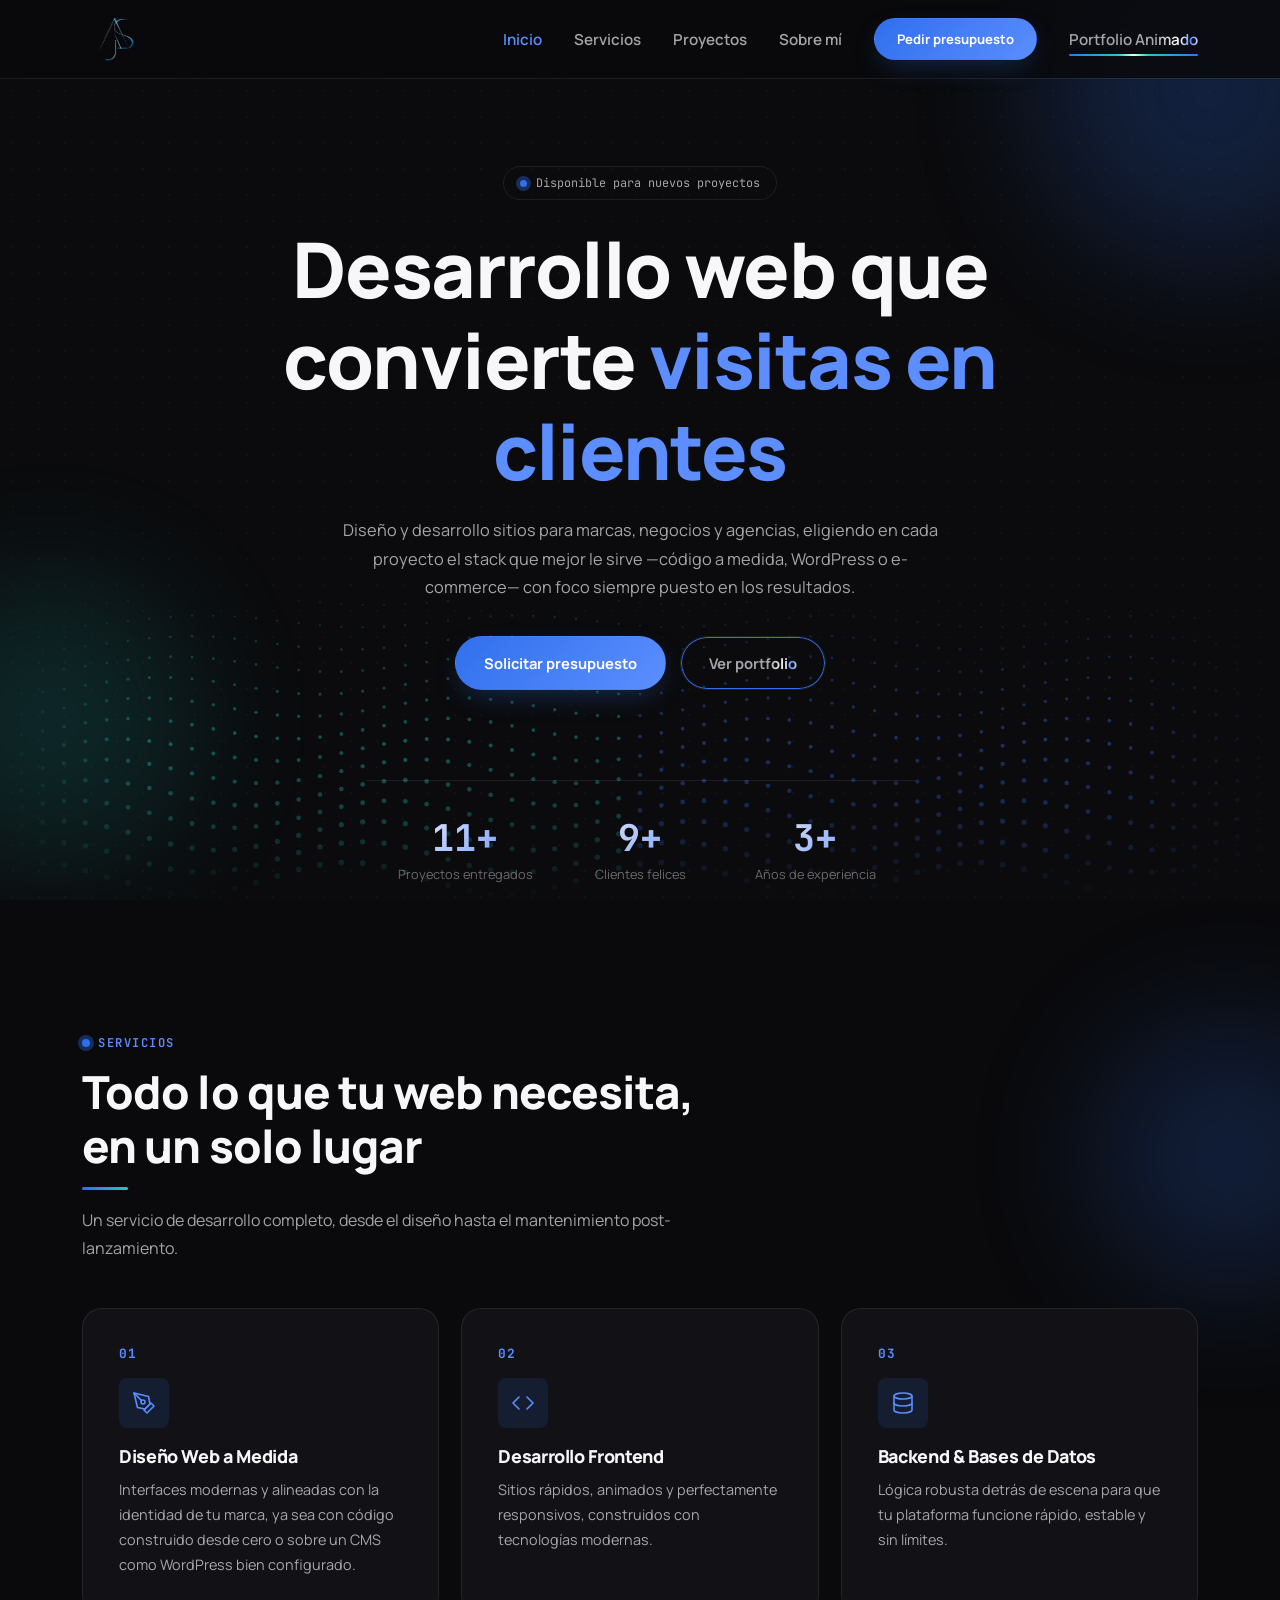
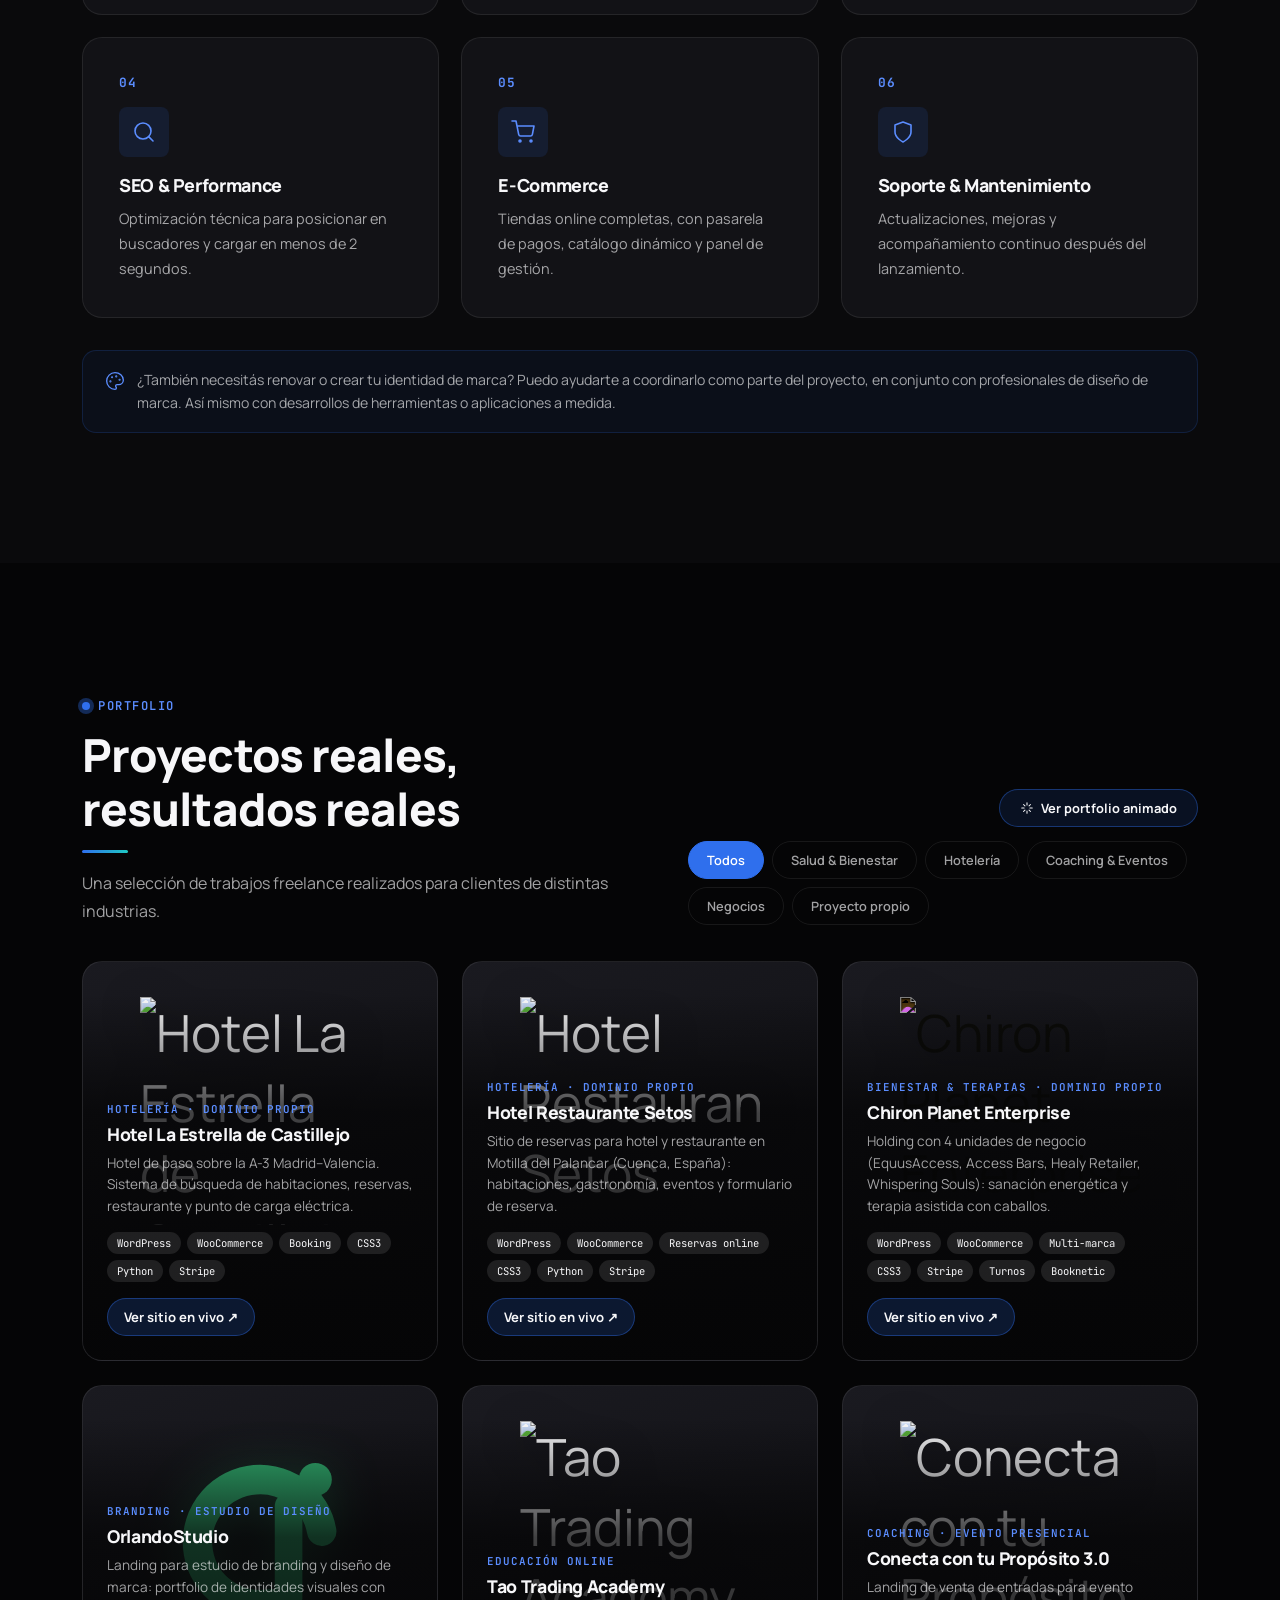
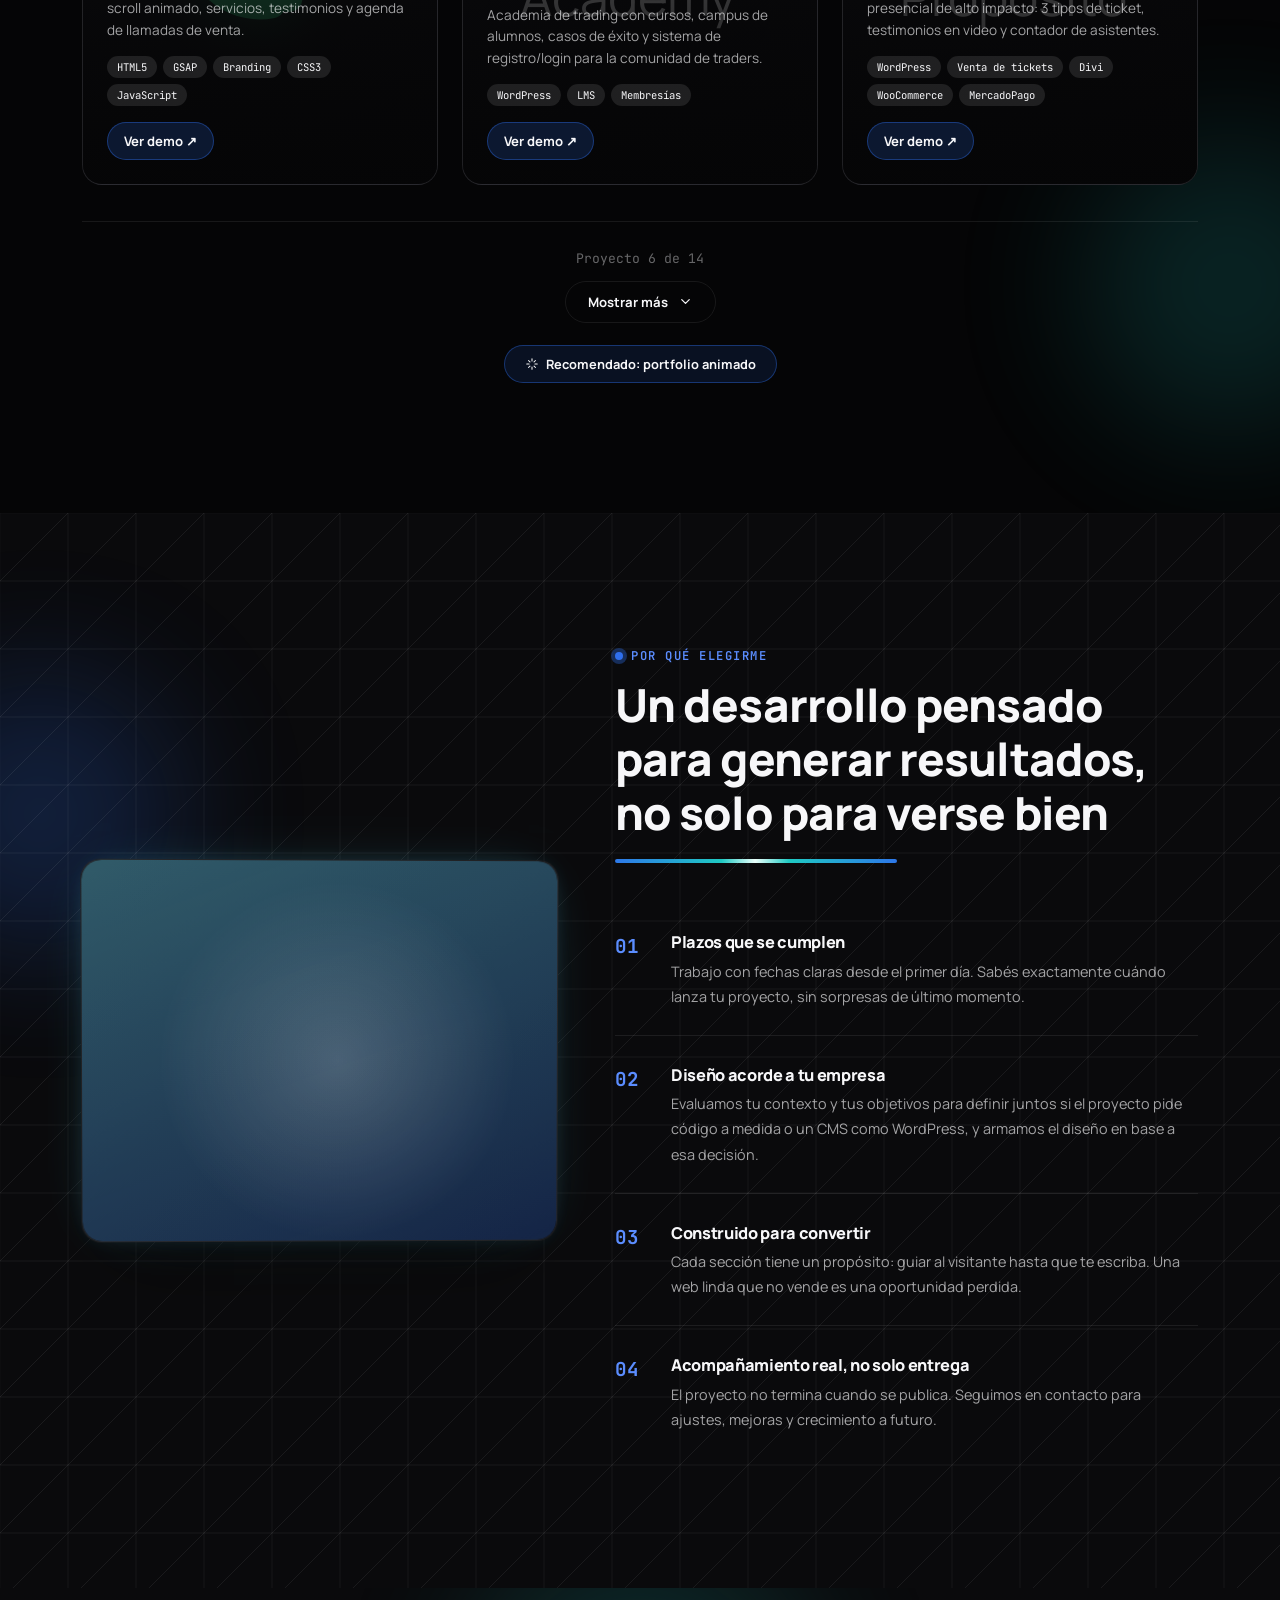
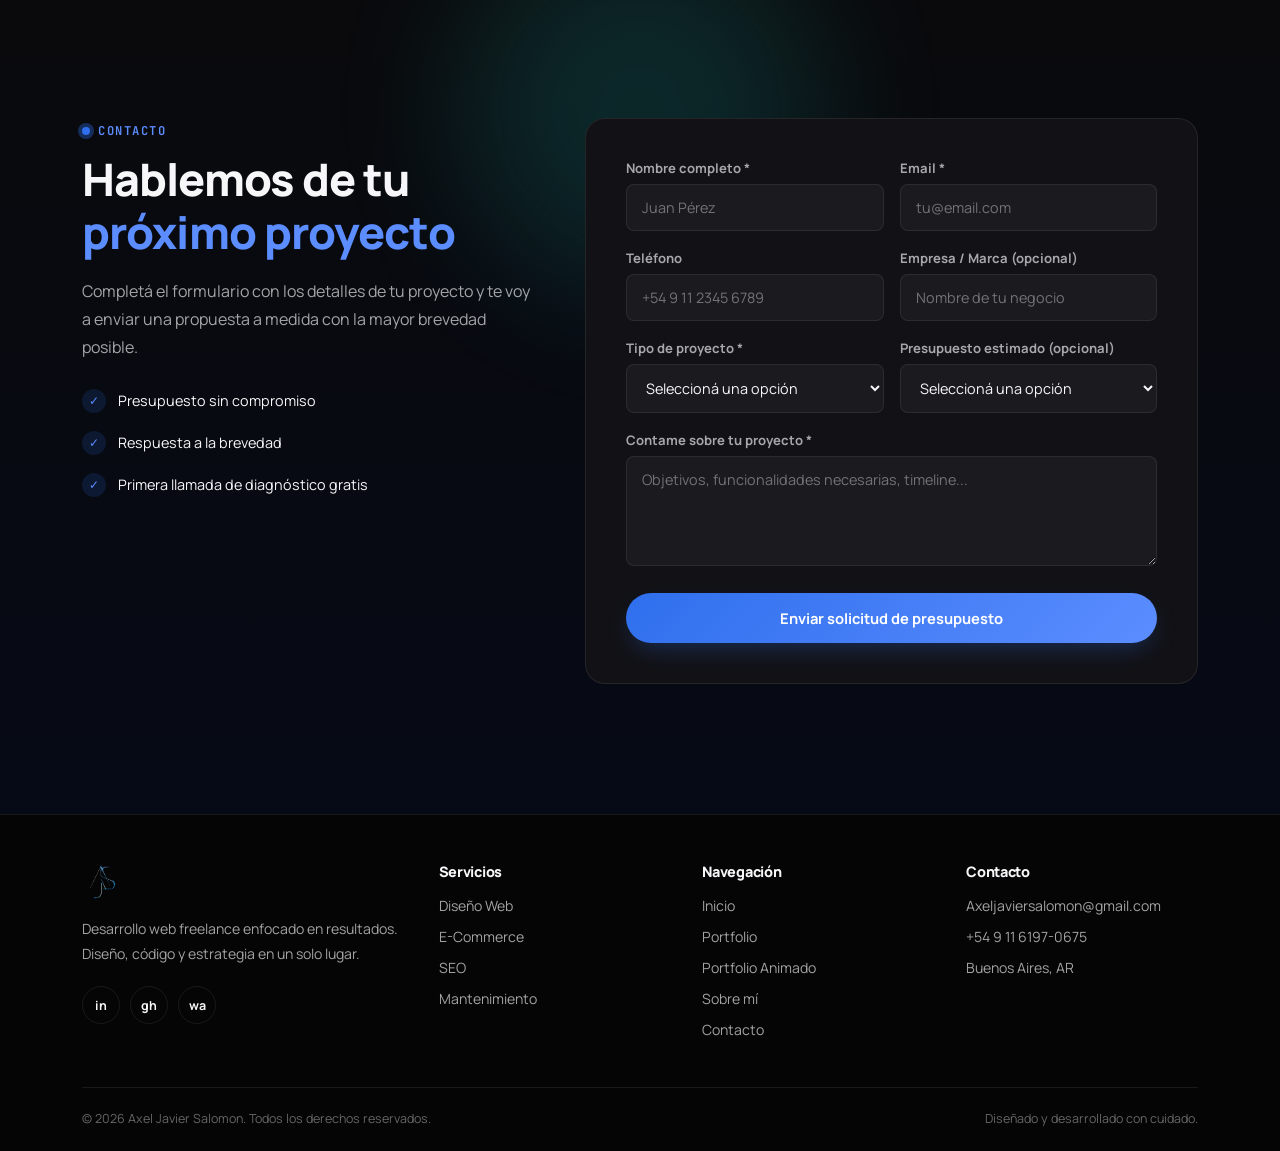
==== index.html @ 315ad6bf "Agrega pagina "Sobre mi" real y la enlaza desde el nav en todo el sitio Nueva pagina sobre-mi.html c" ====
<!DOCTYPE html>
<html lang="es">
<head>
<meta charset="UTF-8">
<meta name="viewport" content="width=device-width, initial-scale=1.0, viewport-fit=cover">
<title>Axel Salomon | Desarrollo Web Freelance en Buenos Aires</title>
<meta name="description" content="Desarrollador web freelance en Buenos Aires. Diseño y desarrollo de sitios a medida, landing pages, e-commerce y aplicaciones web que convierten visitas en clientes. Pedí tu presupuesto sin compromiso.">
<meta name="author" content="Axel Salomon">
<meta name="robots" content="index, follow">
<link rel="canonical" href="https://axeljaviersalomon.github.io/Portfolio/">

<!-- Open Graph / Facebook, LinkedIn, WhatsApp -->
<meta property="og:type" content="website">
<meta property="og:url" content="https://axeljaviersalomon.github.io/Portfolio/">
<meta property="og:site_name" content="Axel Salomon | Desarrollo Web Freelance">
<meta property="og:title" content="Axel Salomon | Desarrollo Web Freelance en Buenos Aires">
<meta property="og:description" content="Diseño y desarrollo de sitios a medida, landing pages, e-commerce y aplicaciones web que convierten visitas en clientes. Mirá el portfolio y pedí tu presupuesto.">
<meta property="og:image" content="https://axeljaviersalomon.github.io/Portfolio/assets/img/og-image.png">
<meta property="og:image:width" content="1200">
<meta property="og:image:height" content="630">
<meta property="og:locale" content="es_AR">

<!-- Twitter Card -->
<meta name="twitter:card" content="summary_large_image">
<meta name="twitter:title" content="Axel Salomon | Desarrollo Web Freelance en Buenos Aires">
<meta name="twitter:description" content="Diseño y desarrollo de sitios a medida, landing pages, e-commerce y aplicaciones web que convierten visitas en clientes.">
<meta name="twitter:image" content="https://axeljaviersalomon.github.io/Portfolio/assets/img/og-image.png">

<meta name="theme-color" content="#0a0a0f">

<!-- Favicons -->
<link rel="icon" type="image/png" sizes="16x16" href="assets/img/favicon-16.png">
<link rel="icon" type="image/png" sizes="32x32" href="assets/img/favicon-32.png">
<link rel="icon" type="image/png" sizes="48x48" href="assets/img/favicon-48.png">
<link rel="apple-touch-icon" sizes="180x180" href="assets/img/favicon-180.png">
<link rel="icon" type="image/png" sizes="512x512" href="assets/img/favicon-512.png">

<!-- Google Fonts: Manrope (cuerpo/titulos) + JetBrains Mono (acento tecnico
     para etiquetas, metricas y tags: refuerza el perfil de desarrollador) -->
<link rel="preconnect" href="https://fonts.googleapis.com">
<link href="https://fonts.googleapis.com/css2?family=Manrope:wght@400;500;600;700;800&family=JetBrains+Mono:wght@400;500;600;700&display=swap" rel="stylesheet">

<link rel="stylesheet" href="assets/css/styles.css?v=31">

<!-- Datos estructurados (Schema.org): identifican a Axel como profesional
     freelance y este sitio como su web, para rich results en buscadores -->
<script type="application/ld+json">
{
  "@context": "https://schema.org",
  "@graph": [
    {
      "@type": "Person",
      "@id": "https://axeljaviersalomon.github.io/Portfolio/#persona",
      "name": "Axel Salomon",
      "url": "https://axeljaviersalomon.github.io/Portfolio/",
      "image": "https://axeljaviersalomon.github.io/Portfolio/assets/img/og-image.png",
      "jobTitle": "Desarrollador Web Freelance",
      "email": "mailto:axeljaviersalomon@gmail.com",
      "telephone": "+54-9-11-6197-0675",
      "sameAs": [
        "https://www.linkedin.com/in/axeljsalomon/",
        "https://github.com/axeljaviersalomon"
      ],
      "address": {
        "@type": "PostalAddress",
        "addressLocality": "Buenos Aires",
        "addressCountry": "AR"
      }
    },
    {
      "@type": "WebSite",
      "@id": "https://axeljaviersalomon.github.io/Portfolio/#website",
      "url": "https://axeljaviersalomon.github.io/Portfolio/",
      "name": "Axel Salomon | Desarrollo Web Freelance",
      "inLanguage": "es",
      "publisher": { "@id": "https://axeljaviersalomon.github.io/Portfolio/#persona" }
    }
  ]
}
</script>
</head>
<body>

<!-- Capa de fondo animada global (grid de puntos con drift lento) -->
<div class="global-bg"></div>

<!-- Luz que sigue al cursor (solo se activa con mouse, ver script.js) -->
<div class="cursor-glow" id="cursorGlow"></div>

<!-- Textura de grano sutil sobre toda la web: aporta profundidad "cinematografica"
     al fondo oscuro sin afectar contraste ni legibilidad -->
<div class="grain-overlay" aria-hidden="true"></div>

<!-- =====================================================================
     NAVEGACIÓN
     ===================================================================== -->
<header>
    <div class="container nav-wrap">
        <a href="#inicio" class="logo">
            <img src="assets/img/logo-icon.png" alt="Axel Salomon" class="logo-icon">
        </a>
        <nav class="nav-links" id="navLinks">
            <a href="#inicio" class="active">Inicio</a>
            <a href="#servicios">Servicios</a>
            <a href="#portfolio">Proyectos</a>
            <a href="sobre-mi.html">Sobre mí</a>
            <a href="#contacto" class="btn btn-primary btn-sm">Pedir presupuesto</a>
            <a href="portfolio-animado.html" class="nav-link-shine"><span>Portfolio Animado</span></a>
        </nav>
        <div class="hamburger" id="hamburger" aria-label="Abrir menú"><span></span><span></span><span></span></div>
    </div>
</header>

<!-- =====================================================================
     HERO — Impacto y posicionamiento
     ===================================================================== -->
<section class="hero" id="inicio">
    <div class="blob blob-blue blob-dance-a" style="width:340px;height:340px;top:-80px;right:-100px;"></div>
    <div class="blob blob-teal blob-dance-b" style="width:280px;height:280px;bottom:40px;left:-90px;"></div>

    <div class="hero-content">
        <div class="hero-tag"><span class="dot"></span> Disponible para nuevos proyectos</div>
        <h1>Desarrollo web que convierte <span class="text-accent">visitas en clientes</span></h1>
        <p class="hero-subtitle">Diseño y desarrollo sitios para marcas, negocios y agencias, eligiendo en cada proyecto el stack que mejor le sirve —código a medida, WordPress o e-commerce— con foco siempre puesto en los resultados.</p>
        <div class="hero-cta">
            <a href="#contacto" class="btn btn-primary">Solicitar presupuesto</a>
            <a href="portfolio-animado.html" class="btn btn-outline btn-shine-border"><span class="shine-text">Ver portfolio</span></a>
        </div>
    </div>

    <div class="hero-stats">
        <!-- TODO: ajustá estos 3 números a tus datos reales -->
        <div class="stat"><div class="stat-number" data-count="11">0</div><div class="stat-label">Proyectos entregados</div></div>
        <div class="stat"><div class="stat-number" data-count="9">0</div><div class="stat-label">Clientes felices</div></div>
        <div class="stat"><div class="stat-number" data-count="3">0</div><div class="stat-label">Años de experiencia</div></div>
    </div>

    <!-- Fondo animado de partículas en ondas -->
    <div class="particle-bg"><canvas id="waveCanvas"></canvas></div>
</section>

<!-- =====================================================================
     SERVICIOS
     ===================================================================== -->
<section class="servicios section-pad" id="servicios">
    <div class="blob blob-blue blob-a" style="width:260px;height:260px;top:10%;right:-80px;"></div>

    <div class="container">
        <div class="section-header reveal">
            <div class="eyebrow">Servicios</div>
            <h2>Todo lo que tu web necesita, en un solo lugar</h2>
            <p>Un servicio de desarrollo completo, desde el diseño hasta el mantenimiento post-lanzamiento.</p>
        </div>

        <div class="servicios-grid">
            <div class="service-card reveal">
                <div class="service-num">01</div>
                <div class="service-icon"><svg viewBox="0 0 24 24" fill="none" stroke="currentColor" stroke-width="1.6" stroke-linecap="round" stroke-linejoin="round"><path d="M12 19l7-7 3 3-7 7-3-3z"/><path d="M18 13l-1.5-7.5L2 2l3.5 14.5L13 18l5-5z"/><path d="M2 2l7.586 7.586"/><circle cx="11" cy="11" r="2"/></svg></div>
                <h3>Diseño Web a Medida</h3>
                <p>Interfaces modernas y alineadas con la identidad de tu marca, ya sea con código construido desde cero o sobre un CMS como WordPress bien configurado.</p>
            </div>
            <div class="service-card reveal">
                <div class="service-num">02</div>
                <div class="service-icon"><svg viewBox="0 0 24 24" fill="none" stroke="currentColor" stroke-width="1.6" stroke-linecap="round" stroke-linejoin="round"><polyline points="16 18 22 12 16 6"/><polyline points="8 6 2 12 8 18"/></svg></div>
                <h3>Desarrollo Frontend</h3>
                <p>Sitios rápidos, animados y perfectamente responsivos, construidos con tecnologías modernas.</p>
            </div>
            <div class="service-card reveal">
                <div class="service-num">03</div>
                <div class="service-icon"><svg viewBox="0 0 24 24" fill="none" stroke="currentColor" stroke-width="1.6" stroke-linecap="round" stroke-linejoin="round"><ellipse cx="12" cy="5" rx="9" ry="3"/><path d="M21 12c0 1.66-4 3-9 3s-9-1.34-9-3"/><path d="M3 5v14c0 1.66 4 3 9 3s9-1.34 9-3V5"/></svg></div>
                <h3>Backend & Bases de Datos</h3>
                <p>Lógica robusta detrás de escena para que tu plataforma funcione rápido, estable y sin límites.</p>
            </div>
            <div class="service-card reveal">
                <div class="service-num">04</div>
                <div class="service-icon"><svg viewBox="0 0 24 24" fill="none" stroke="currentColor" stroke-width="1.6" stroke-linecap="round" stroke-linejoin="round"><circle cx="11" cy="11" r="8"/><line x1="21" y1="21" x2="16.65" y2="16.65"/></svg></div>
                <h3>SEO & Performance</h3>
                <p>Optimización técnica para posicionar en buscadores y cargar en menos de 2 segundos.</p>
            </div>
            <div class="service-card reveal">
                <div class="service-num">05</div>
                <div class="service-icon"><svg viewBox="0 0 24 24" fill="none" stroke="currentColor" stroke-width="1.6" stroke-linecap="round" stroke-linejoin="round"><circle cx="9" cy="21" r="1"/><circle cx="20" cy="21" r="1"/><path d="M1 1h4l2.68 13.39a2 2 0 0 0 2 1.61h9.72a2 2 0 0 0 2-1.61L23 6H6"/></svg></div>
                <h3>E-Commerce</h3>
                <p>Tiendas online completas, con pasarela de pagos, catálogo dinámico y panel de gestión.</p>
            </div>
            <div class="service-card reveal">
                <div class="service-num">06</div>
                <div class="service-icon"><svg viewBox="0 0 24 24" fill="none" stroke="currentColor" stroke-width="1.6" stroke-linecap="round" stroke-linejoin="round"><path d="M12 22s8-4 8-10V5l-8-3-8 3v7c0 6 8 10 8 10z"/></svg></div>
                <h3>Soporte & Mantenimiento</h3>
                <p>Actualizaciones, mejoras y acompañamiento continuo después del lanzamiento.</p>
            </div>
        </div>

        <!-- Nota breve: la identidad de marca también puede trabajarse como complemento del desarrollo -->
        <p class="servicios-note reveal">
            <svg viewBox="0 0 24 24" fill="none" stroke="currentColor" stroke-width="1.6" stroke-linecap="round" stroke-linejoin="round"><circle cx="13.5" cy="6.5" r=".5"/><circle cx="17.5" cy="10.5" r=".5"/><circle cx="8.5" cy="7.5" r=".5"/><circle cx="6.5" cy="12.5" r=".5"/><path d="M12 2C6.5 2 2 6.5 2 12s4.5 10 10 10c.926 0 1.648-.746 1.648-1.688 0-.437-.18-.835-.437-1.125-.29-.289-.438-.652-.438-1.125a1.64 1.64 0 0 1 1.668-1.668h1.996c3.051 0 5.555-2.503 5.555-5.554C21.965 6.012 17.461 2 12 2z"/></svg>
            ¿También necesitás renovar o crear tu identidad de marca? Puedo ayudarte a coordinarlo como parte del proyecto, en conjunto con profesionales de diseño de marca. Así mismo con desarrollos de herramientas o aplicaciones a medida.
        </p>
    </div>
</section>

<!-- =====================================================================
     PORTFOLIO — Selección de trabajos
     ===================================================================== -->
<section class="portfolio section-pad" id="portfolio">
    <div class="blob blob-teal blob-b" style="width:300px;height:300px;bottom:5%;right:-100px;"></div>

    <div class="container">
        <div class="portfolio-header-row">
            <div class="section-header reveal">
                <div class="eyebrow">Portfolio</div>
                <h2>Proyectos reales, resultados reales</h2>
                <p>Una selección de trabajos freelance realizados para clientes de distintas industrias.</p>
            </div>
            <div class="portfolio-filters-col">
                <a href="portfolio-animado.html" class="btn-glow btn-glow-sm reveal">
                    <svg viewBox="0 0 24 24" fill="none" stroke="currentColor" stroke-width="1.8" stroke-linecap="round" stroke-linejoin="round"><path d="M12 3v4M12 17v4M3 12h4M17 12h4M6 6l2.5 2.5M15.5 15.5 18 18M18 6l-2.5 2.5M8.5 15.5 6 18"/></svg>
                    Ver portfolio animado
                </a>
                <div class="portfolio-filters reveal">
                    <button class="filter-btn active" data-filter="all">Todos</button>
                    <button class="filter-btn" data-filter="salud">Salud & Bienestar</button>
                    <button class="filter-btn" data-filter="hoteleria">Hotelería</button>
                    <button class="filter-btn" data-filter="coaching">Coaching & Eventos</button>
                    <button class="filter-btn" data-filter="negocios">Negocios</button>
                    <button class="filter-btn" data-filter="personal">Proyecto propio</button>
                </div>
            </div>
        </div>

        <div class="portfolio-grid" id="portfolioGrid">

            <!-- Proyecto 1: La Estrella de Castillejo (hosting propio) -->
            <div class="portfolio-card reveal" data-cat="hoteleria">
                <img class="pf-image pf-image-img" src="https://laestrelladecastillejo.es/wp-content/uploads/2021/11/cropped-LOGO-270x270.png" alt="Hotel La Estrella de Castillejo" loading="lazy">
                <div class="pf-overlay">
                    <div class="pf-category">Hotelería · Dominio propio</div>
                    <h3>Hotel La Estrella de Castillejo</h3>
                    <p>Hotel de paso sobre la A-3 Madrid–Valencia. Sistema de búsqueda de habitaciones, reservas, restaurante y punto de carga eléctrica.</p>
                    <div class="pf-tags"><span class="pf-tag">WordPress</span><span class="pf-tag">WooCommerce</span><span class="pf-tag">Booking</span><span class="pf-tag">CSS3</span><span class="pf-tag">Python</span><span class="pf-tag">Stripe</span></div>
                    <a href="https://laestrelladecastillejo.es/" target="_blank" rel="noopener noreferrer" class="pf-link">Ver sitio en vivo ↗</a>
                </div>
            </div>

            <!-- Proyecto 2: Hotel Setos (hosting propio) -->
            <div class="portfolio-card reveal" data-cat="hoteleria">
                <img class="pf-image pf-image-img" src="https://hotelrestaurantesetos.es/wp-content/uploads/2026/03/cropped-LOGO-SIN-FONDO1.png" alt="Hotel Restaurante Setos" loading="lazy">
                <div class="pf-overlay">
                    <div class="pf-category">Hotelería · Dominio propio</div>
                    <h3>Hotel Restaurante Setos</h3>
                    <p>Sitio de reservas para hotel y restaurante en Motilla del Palancar (Cuenca, España): habitaciones, gastronomía, eventos y formulario de reserva.</p>
                    <div class="pf-tags"><span class="pf-tag">WordPress</span><span class="pf-tag">WooCommerce</span><span class="pf-tag">Reservas online</span><span class="pf-tag">CSS3</span><span class="pf-tag">Python</span><span class="pf-tag">Stripe</span></div>
                    <a href="https://hotelrestaurantesetos.es/" target="_blank" rel="noopener noreferrer" class="pf-link">Ver sitio en vivo ↗</a>
                </div>
            </div>

            <!-- Proyecto 3: Chiron Planet Enterprise (hosting propio) -->
            <div class="portfolio-card reveal" data-cat="salud">
                <img class="pf-image pf-image-img pf-logo-white" src="https://chironplanet.com/wp-content/uploads/2025/08/Diseno-sin-titulo-1.png" alt="Chiron Planet Enterprise" loading="lazy">
                <div class="pf-overlay">
                    <div class="pf-category">Bienestar & Terapias · Dominio propio</div>
                    <h3>Chiron Planet Enterprise</h3>
                    <p>Holding con 4 unidades de negocio (EquusAccess, Access Bars, Healy Retailer, Whispering Souls): sanación energética y terapia asistida con caballos.</p>
                    <div class="pf-tags"><span class="pf-tag">WordPress</span><span class="pf-tag">WooCommerce</span><span class="pf-tag">Multi-marca</span><span class="pf-tag">CSS3</span><span class="pf-tag">Stripe</span><span class="pf-tag">Turnos</span><span class="pf-tag">Booknetic</span></div>
                    <a href="https://chironplanet.com/" target="_blank" rel="noopener noreferrer" class="pf-link">Ver sitio en vivo ↗</a>
                </div>
            </div>

            <!-- Proyecto 4: OrlandoStudio (branding, dominio propio en GitHub Pages) -->
            <div class="portfolio-card reveal" data-cat="negocios">
                <div class="pf-image pf-logo-svg">
                    <svg viewBox="0 0 100 100" xmlns="http://www.w3.org/2000/svg" aria-hidden="true">
                        <path d="M55.9,85.5 A34,34 0 1 1 83.5,46.1" fill="none" stroke="currentColor" stroke-width="16" stroke-linecap="round"/>
                        <rect x="58" y="25" width="15" height="65" rx="7.5" fill="currentColor"/>
                        <circle cx="80" cy="18" r="9" fill="currentColor"/>
                    </svg>
                </div>
                <div class="pf-overlay">
                    <div class="pf-category">Branding · Estudio de diseño</div>
                    <h3>OrlandoStudio</h3>
                    <p>Landing para estudio de branding y diseño de marca: portfolio de identidades visuales con scroll animado, servicios, testimonios y agenda de llamadas de venta.</p>
                    <div class="pf-tags"><span class="pf-tag">HTML5</span><span class="pf-tag">GSAP</span><span class="pf-tag">Branding</span><span class="pf-tag">CSS3</span><span class="pf-tag">JavaScript</span></div>
                    <a href="https://axeljaviersalomon.github.io/OrlandoStudio/" target="_blank" rel="noopener noreferrer" class="pf-link" data-demo="true">Ver demo ↗</a>
                </div>
            </div>

            <!-- Proyecto 5: Tao Trading Academy -->
            <div class="portfolio-card reveal" data-cat="negocios">
                <img class="pf-image pf-image-img" src="https://taotrading.netlify.app/wp-content/uploads/2024/03/connombreblanco_Mesa-de-trabajo-1.png" alt="Tao Trading Academy" loading="lazy">
                <div class="pf-overlay">
                    <div class="pf-category">Educación Online</div>
                    <h3>Tao Trading Academy</h3>
                    <p>Academia de trading con cursos, campus de alumnos, casos de éxito y sistema de registro/login para la comunidad de traders.</p>
                    <div class="pf-tags"><span class="pf-tag">WordPress</span><span class="pf-tag">LMS</span><span class="pf-tag">Membresías</span></div>
                    <a href="https://taotrading.netlify.app/" target="_blank" rel="noopener noreferrer" class="pf-link" data-demo="true">Ver demo ↗</a>
                </div>
            </div>

            <!-- Proyecto 6: Conecta con tu Propósito -->
            <div class="portfolio-card reveal" data-cat="coaching">
                <img class="pf-image pf-image-img" src="https://conectacontuproposito.netlify.app/wp-content/uploads/2025/02/Logo-CCTP-Plateado-6.png" alt="Conecta con tu Propósito" loading="lazy">
                <div class="pf-overlay">
                    <div class="pf-category">Coaching · Evento presencial</div>
                    <h3>Conecta con tu Propósito 3.0</h3>
                    <p>Landing de venta de entradas para evento presencial de alto impacto: 3 tipos de ticket, testimonios en video y contador de asistentes.</p>
                    <div class="pf-tags"><span class="pf-tag">WordPress</span><span class="pf-tag">Venta de tickets</span><span class="pf-tag">Divi</span><span class="pf-tag">WooCommerce</span><span class="pf-tag">MercadoPago</span></div>
                    <a href="https://conectacontuproposito.netlify.app/" target="_blank" rel="noopener noreferrer" class="pf-link" data-demo="true">Ver demo ↗</a>
                </div>
            </div>

            <!-- Proyecto 7: Quantum (Carola Gando) -->
            <div class="portfolio-card reveal" data-cat="coaching">
                <img class="pf-image pf-image-img pf-logo-white" src="https://quantumprogram.netlify.app/wp-content/uploads/2025/10/logo-carola.png" alt="Quantum - Carola Gando" loading="lazy">
                <div class="pf-overlay">
                    <div class="pf-category">Coaching · Landing de venta</div>
                    <h3>Quantum — Abundancia Infinita</h3>
                    <p>Landing de venta de programa de transformación con VSL, testimonios en video, FAQs y checkout integrado con WooCommerce.</p>
                    <div class="pf-tags"><span class="pf-tag">WordPress</span><span class="pf-tag">Checkout</span><span class="pf-tag">Video Sales Letter</span><span class="pf-tag">Divi</span><span class="pf-tag">WooCommerce</span><span class="pf-tag">MercadoPago</span></div>
                    <a href="https://quantumprogram.netlify.app/" target="_blank" rel="noopener noreferrer" class="pf-link" data-demo="true">Ver demo ↗</a>
                </div>
            </div>

            <!-- Proyecto 8: Viví en Propósito -->
            <div class="portfolio-card reveal" data-cat="coaching">
                <img class="pf-image pf-image-img" src="https://vivienproposito.netlify.app/wp-content/uploads/2024/12/Logo-VEP-Blanco-loguito11.png" alt="Viví en Propósito" loading="lazy">
                <div class="pf-overlay">
                    <div class="pf-category">Coaching · Evento presencial</div>
                    <h3>Viví en Propósito</h3>
                    <p>Landing para evento inmersivo de 3 días con Carola Gando: agenda día por día, testimonios y 3 niveles de entrada con precios en preventa.</p>
                    <div class="pf-tags"><span class="pf-tag">WordPress</span><span class="pf-tag">Venta de tickets</span></div>
                    <a href="https://vivienproposito.netlify.app/" target="_blank" rel="noopener noreferrer" class="pf-link" data-demo="true">Ver demo ↗</a>
                </div>
            </div>

            <!-- Proyecto 9: Contexto Nexo -->
            <div class="portfolio-card reveal" data-cat="coaching">
                <img class="pf-image pf-image-img" src="https://contextonexo.netlify.app/wp-content/uploads/2024/12/logo-nexo_Mesa-de-trabajo-1-12-12.png" alt="Contexto Nexo" loading="lazy">
                <div class="pf-overlay">
                    <div class="pf-category">Comunidad · Institucional</div>
                    <h3>Contexto Nexo</h3>
                    <p>Sitio institucional de comunidad de desarrollo personal: trayectoria de eventos realizados, testimonios en video y contacto por WhatsApp.</p>
                    <div class="pf-tags"><span class="pf-tag">WordPress</span><span class="pf-tag">Institucional</span></div>
                    <a href="https://contextonexo.netlify.app/" target="_blank" rel="noopener noreferrer" class="pf-link" data-demo="true">Ver demo ↗</a>
                </div>
            </div>

            <!-- Proyecto 10: Centro Médico Nordelta -->
            <div class="portfolio-card reveal" data-cat="salud">
                <img class="pf-image pf-image-img" src="https://centromediconordelta.netlify.app/wp-content/uploads/2025/04/AC_CentroMedico_logo_H_color-e1745451422131.png" alt="Centro Médico AC Nordelta" loading="lazy">
                <div class="pf-overlay">
                    <div class="pf-category">Salud</div>
                    <h3>Centro Médico AC Boutique</h3>
                    <p>Web institucional para centro médico familiar en Nordelta: especialidades, coberturas de obras sociales y turnos online integrados.</p>
                    <div class="pf-tags"><span class="pf-tag">WordPress</span><span class="pf-tag">Turnos online</span><span class="pf-tag">WhatsApp</span><span class="pf-tag">Elementor</span><span class="pf-tag">CSS3</span></div>
                    <a href="https://centromediconordelta.netlify.app/" target="_blank" rel="noopener noreferrer" class="pf-link" data-demo="true">Ver demo ↗</a>
                </div>
            </div>

            <!-- Proyecto 11: Studio Boutique -->
            <div class="portfolio-card reveal" data-cat="salud">
                <img class="pf-image pf-image-img" src="https://studioboutique.netlify.app/wp-content/uploads/2025/03/SB_logo_sin-fondo-2.png" alt="Studio Boutique" loading="lazy">
                <div class="pf-overlay">
                    <div class="pf-category">Salud & Estética</div>
                    <h3>Studio Boutique</h3>
                    <p>Centro de estética y medicina estética: spa, masajes, tratamientos faciales y corporales, con sistema de reserva de turnos y promociones.</p>
                    <div class="pf-tags"><span class="pf-tag">WordPress</span><span class="pf-tag">Agenda online</span><span class="pf-tag">Chatbot WhatsApp</span><span class="pf-tag">CSS3</span><span class="pf-tag">Elementor</span></div>
                    <a href="https://studioboutique.netlify.app/" target="_blank" rel="noopener noreferrer" class="pf-link" data-demo="true">Ver demo ↗</a>
                </div>
            </div>

            <!-- Proyecto 12: Grupo Roma Real Estate -->
            <div class="portfolio-card reveal" data-cat="negocios">
                <img class="pf-image pf-image-img" src="https://gruporomarealestate.netlify.app/wp-content/uploads/2025/04/LOGO-COLOR-SIN-FONDO.png" alt="Grupo Roma Real Estate" loading="lazy">
                <div class="pf-overlay">
                    <div class="pf-category">Real Estate</div>
                    <h3>Grupo Roma Real Estate</h3>
                    <p>Sitio institucional para inmobiliaria en Nordelta: servicios de compra, venta e inversión, con contacto directo por WhatsApp.</p>
                    <div class="pf-tags"><span class="pf-tag">WordPress</span><span class="pf-tag">Institucional</span></div>
                    <a href="https://gruporomarealestate.netlify.app/" target="_blank" rel="noopener noreferrer" class="pf-link" data-demo="true">Ver demo ↗</a>
                </div>
            </div>

            <!-- Proyecto 13: Agencia Luz (marketing + desarrollo, dominio propio en GitHub Pages) -->
            <div class="portfolio-card reveal" data-cat="negocios">
                <div class="pf-image pf-logo-luz">
                    <span class="pf-logo-code" aria-hidden="true">&lt;/&gt;</span>
                </div>
                <div class="pf-overlay">
                    <div class="pf-category">Marketing & Desarrollo · Dominio propio</div>
                    <h3>Agencia Luz</h3>
                    <p>Sitio institucional para agencia de marketing integrado y desarrollo digital: servicios de estrategia, contenido, performance y tecnología, con metodología de trabajo y formulario de consulta gratuita.</p>
                    <div class="pf-tags"><span class="pf-tag">HTML5</span><span class="pf-tag">Landing institucional</span><span class="pf-tag">Formulario</span></div>
                    <a href="https://axeljaviersalomon.github.io/AgenciaLuz/" target="_blank" rel="noopener noreferrer" class="pf-link" data-demo="true">Ver demo ↗</a>
                </div>
            </div>

            <!-- Proyecto 14: Este mismo portfolio -->
            <div class="portfolio-card reveal" data-cat="personal">
                <img class="pf-image pf-image-img pf-logo-own" src="assets/img/logo-icon.png" alt="Logo del portfolio" loading="lazy">
                <div class="pf-overlay">
                    <div class="pf-category">Proyecto propio · Dominio propio</div>
                    <h3>Este portfolio</h3>
                    <p>El sitio que estás viendo ahora mismo: una landing one-page construida 100% a mano, sin frameworks, con foco en performance, mobile-first y animaciones nativas del navegador.</p>
                    <div class="pf-tags"><span class="pf-tag">HTML5</span><span class="pf-tag">CSS3</span><span class="pf-tag">JavaScript</span><span class="pf-tag">Canvas API</span></div>
                    <a href="https://axeljaviersalomon.github.io/Portfolio/" target="_blank" rel="noopener noreferrer" class="pf-link">Ver sitio en vivo ↗</a>
                </div>
            </div>

            </div>

        <div class="portfolio-more reveal" id="portfolioMore">
            <div class="portfolio-more-inner" id="portfolioMoreInner">
                <span class="portfolio-more-count" id="portfolioMoreCount"></span>
                <button type="button" class="btn btn-outline btn-sm" id="portfolioMoreBtn">
                    Mostrar más
                    <svg viewBox="0 0 24 24" fill="none" stroke="currentColor" stroke-width="2" stroke-linecap="round" stroke-linejoin="round"><path d="M6 9l6 6 6-6"/></svg>
                </button>
            </div>
            <a href="portfolio-animado.html" class="btn-glow btn-glow-sm">
                <svg viewBox="0 0 24 24" fill="none" stroke="currentColor" stroke-width="1.8" stroke-linecap="round" stroke-linejoin="round"><path d="M12 3v4M12 17v4M3 12h4M17 12h4M6 6l2.5 2.5M15.5 15.5 18 18M18 6l-2.5 2.5M8.5 15.5 6 18"/></svg>
                Recomendado: portfolio animado
            </a>
        </div>
    </div>
</section>

<!-- =====================================================================
     POR QUÉ DESARROLLAR TU WEB CONMIGO
     ===================================================================== -->
<section class="porque section-pad" id="porque">
    <div class="blob blob-blue blob-dance-a" style="width:280px;height:280px;top:15%;left:-100px;"></div>
    <canvas class="porque-grid-canvas" id="porqueGridCanvas" aria-hidden="true"></canvas>

    <div class="container">
        <div class="porque-grid">
            <div class="porque-visual-wrap reveal">
                <div class="porque-visual">
                    <svg viewBox="-11.5 -10.23174 23 20.46348" class="porque-visual-icon react-logo">
                        <circle cx="0" cy="0" r="2.05" fill="currentColor"/>
                        <g stroke="currentColor" stroke-width="1" fill="none">
                            <ellipse rx="11" ry="4.2"/>
                            <ellipse rx="11" ry="4.2" transform="rotate(60)"/>
                            <ellipse rx="11" ry="4.2" transform="rotate(120)"/>
                        </g>
                    </svg>
                </div>
            </div>
            <div>
                <div class="section-header reveal" style="margin-bottom:28px;">
                    <div class="eyebrow">Por qué elegirme</div>
                    <h2>Un desarrollo pensado para generar resultados, no solo para verse bien</h2>
                </div>
                <div class="porque-list">
                    <div class="porque-item reveal">
                        <div class="porque-num">01</div>
                        <div class="porque-text">
                            <h3>Plazos que se cumplen</h3>
                            <p>Trabajo con fechas claras desde el primer día. Sabés exactamente cuándo lanza tu proyecto, sin sorpresas de último momento.</p>
                        </div>
                    </div>
                    <div class="porque-item reveal">
                        <div class="porque-num">02</div>
                        <div class="porque-text">
                            <h3>Diseño acorde a tu empresa</h3>
                            <p>Evaluamos tu contexto y tus objetivos para definir juntos si el proyecto pide código a medida o un CMS como WordPress, y armamos el diseño en base a esa decisión.</p>
                        </div>
                    </div>
                    <div class="porque-item reveal">
                        <div class="porque-num">03</div>
                        <div class="porque-text">
                            <h3>Construido para convertir</h3>
                            <p>Cada sección tiene un propósito: guiar al visitante hasta que te escriba. Una web linda que no vende es una oportunidad perdida.</p>
                        </div>
                    </div>
                    <div class="porque-item reveal">
                        <div class="porque-num">04</div>
                        <div class="porque-text">
                            <h3>Acompañamiento real, no solo entrega</h3>
                            <p>El proyecto no termina cuando se publica. Seguimos en contacto para ajustes, mejoras y crecimiento a futuro.</p>
                        </div>
                    </div>
                </div>
            </div>
        </div>
    </div>
</section>

<!-- =====================================================================
     CTA + FORMULARIO
     ===================================================================== -->
<section class="cta-final section-pad" id="contacto">
    <div class="blob blob-teal blob-dance-a" style="width:360px;height:360px;top:-60px;left:calc(50% - 180px);"></div>

    <div class="container cta-grid">
        <div class="cta-left reveal">
            <div class="eyebrow">Contacto</div>
            <h2>Hablemos de tu <span class="text-accent">próximo proyecto</span></h2>
            <p>Completá el formulario con los detalles de tu proyecto y te voy a enviar una propuesta a medida con la mayor brevedad posible.</p>
            <div class="cta-points">
                <div class="cta-point"><span class="check">✓</span> Presupuesto sin compromiso</div>
                <div class="cta-point"><span class="check">✓</span> Respuesta a la brevedad</div>
                <div class="cta-point"><span class="check">✓</span> Primera llamada de diagnóstico gratis</div>
            </div>
        </div>

        <div class="form-card reveal">
            <form id="contactForm" action="https://formsubmit.co/ajax/axeljaviersalomon@gmail.com" method="POST">
                <!-- Anti-spam: campo honeypot invisible. Los bots suelen completar todos los
                     campos automáticamente; si este campo llega con contenido, se descarta el envío. -->
                <input type="text" name="_honey" style="display:none" tabindex="-1" autocomplete="off">
                <!-- Configuración de FormSubmit: asunto del email y sin redirección de página -->
                <input type="hidden" name="_subject" value="Nueva consulta desde el portfolio">
                <input type="hidden" name="_template" value="table">
                <input type="hidden" name="_captcha" value="false">

                <div class="form-row">
                    <div class="form-group">
                        <label for="nombre">Nombre completo *</label>
                        <input type="text" id="nombre" name="nombre" placeholder="Juan Pérez" required>
                    </div>
                    <div class="form-group">
                        <label for="email">Email *</label>
                        <input type="email" id="email" name="email" placeholder="tu@email.com" required>
                    </div>
                </div>
                <div class="form-row">
                    <div class="form-group">
                        <label for="telefono">Teléfono</label>
                        <input type="tel" id="telefono" name="telefono" placeholder="+54 9 11 2345 6789">
                    </div>
                    <div class="form-group">
                        <label for="empresa">Empresa / Marca (opcional)</label>
                        <input type="text" id="empresa" name="empresa" placeholder="Nombre de tu negocio">
                    </div>
                </div>
                <div class="form-row">
                    <div class="form-group">
                        <label for="tipo-proyecto">Tipo de proyecto *</label>
                        <select id="tipo-proyecto" name="tipo-proyecto" required>
                            <option value="">Seleccioná una opción</option>
                            <option value="landing">Landing Page</option>
                            <option value="ecommerce">E-Commerce</option>
                            <option value="webapp">Aplicación Web</option>
                            <option value="dashboard">Dashboard / Panel</option>
                            <option value="otro">Otro</option>
                        </select>
                    </div>
                    <div class="form-group">
                        <label for="presupuesto">Presupuesto estimado (opcional)</label>
                        <select id="presupuesto" name="presupuesto">
                            <option value="">Seleccioná una opción</option>
                            <option value="hasta-500">Hasta USD 500</option>
                            <option value="500-1000">USD 500 - 1000</option>
                            <option value="1000-1500">USD 1000 - 1500</option>
                            <option value="otro">Otro</option>
                            <option value="prefiero-no-decirlo">Prefiero no decirlo</option>
                        </select>
                    </div>
                </div>
                <div class="form-group">
                    <label for="descripcion">Contame sobre tu proyecto *</label>
                    <textarea id="descripcion" name="descripcion" placeholder="Objetivos, funcionalidades necesarias, timeline..." required></textarea>
                </div>
                <button type="submit" class="form-submit">Enviar solicitud de presupuesto</button>
            </form>
        </div>
    </div>
</section>

<!-- =====================================================================
     FOOTER
     ===================================================================== -->
<footer>
    <div class="container">
        <div class="footer-grid">
            <div class="footer-brand">
                <a href="#inicio" class="logo"><img src="assets/img/logo-icon.png" alt="Axel Salomon" class="logo-icon"></a>
                <p>Desarrollo web freelance enfocado en resultados. Diseño, código y estrategia en un solo lugar.</p>
                <div class="footer-social">
                    <a href="https://www.linkedin.com/in/axeljsalomon/" target="_blank" rel="noopener noreferrer" class="social-icon">in</a>
                    <a href="https://github.com/axeljaviersalomon" target="_blank" rel="noopener noreferrer" class="social-icon">gh</a>
                    <a href="https://wa.me/5491161970675" target="_blank" rel="noopener noreferrer" class="social-icon">wa</a>
                </div>
            </div>
            <div class="footer-col">
                <h4>Servicios</h4>
                <a href="#servicios">Diseño Web</a>
                <a href="#servicios">E-Commerce</a>
                <a href="#servicios">SEO</a>
                <a href="#servicios">Mantenimiento</a>
            </div>
            <div class="footer-col">
                <h4>Navegación</h4>
                <a href="#inicio">Inicio</a>
                <a href="#portfolio">Portfolio</a>
                <a href="portfolio-animado.html">Portfolio Animado</a>
                <a href="sobre-mi.html">Sobre mí</a>
                <a href="#contacto">Contacto</a>
            </div>
            <div class="footer-col">
                <h4>Contacto</h4>
                <a href="mailto:Axeljaviersalomon@gmail.com">Axeljaviersalomon@gmail.com</a>
                <a href="tel:+5491161970675">+54 9 11 6197-0675</a>
                <a href="#">Buenos Aires, AR</a>
            </div>
        </div>
        <div class="footer-bottom">
            <span>&copy; 2026 Axel Javier Salomon. Todos los derechos reservados.</span>
            <span>Diseñado y desarrollado con cuidado.</span>
        </div>
    </div>
</footer>

<!-- =====================================================================
     BOTÓN FLOTANTE DE WHATSAPP
     ===================================================================== -->
<div class="whatsapp-float">
    <a
        href="https://wa.me/5491161970675?text=Hola%20Axel!%20Un%20gusto%2C%20vengo%20desde%20la%20web%20y%20me%20interesa%20..."
        class="whatsapp-btn"
        target="_blank"
        rel="noopener noreferrer"
        aria-label="Chatear por WhatsApp"
        id="waButton"
    >
        <svg viewBox="0 0 32 32" fill="white" xmlns="http://www.w3.org/2000/svg">
            <path d="M16.004 3C9.377 3 4 8.373 4 15c0 2.34.663 4.523 1.813 6.383L4 29l7.805-1.775A11.93 11.93 0 0 0 16.004 27C22.63 27 28 21.627 28 15S22.63 3 16.004 3Zm0 21.75c-1.98 0-3.83-.55-5.41-1.5l-.388-.23-4.633 1.053 1.08-4.51-.253-.4A9.71 9.71 0 0 1 5.75 15c0-5.66 4.6-10.25 10.254-10.25S26.25 9.34 26.25 15 21.66 24.75 16.004 24.75Zm5.63-7.66c-.31-.156-1.83-.9-2.113-1.003-.283-.104-.49-.156-.696.156-.207.31-.802 1.003-.984 1.21-.182.207-.363.233-.673.078-.31-.156-1.31-.482-2.494-1.535-.922-.822-1.545-1.838-1.727-2.148-.182-.31-.02-.478.137-.633.14-.14.31-.363.465-.545.156-.182.207-.31.31-.518.104-.207.052-.39-.026-.545-.078-.156-.696-1.68-.955-2.302-.252-.605-.508-.523-.696-.533l-.593-.01c-.207 0-.545.078-.83.39-.284.31-1.084 1.06-1.084 2.583 0 1.523 1.11 2.995 1.265 3.202.156.207 2.185 3.335 5.293 4.677.74.32 1.317.512 1.766.655.742.236 1.418.203 1.953.123.596-.089 1.83-.748 2.088-1.47.258-.72.258-1.34.181-1.47-.078-.13-.284-.207-.593-.363Z"/>
        </svg>
    </a>
</div>

<!-- =====================================================================
     BOTÓN VOLVER ARRIBA — esquina inferior izquierda, sobre el asistente IA
     ===================================================================== -->
<button class="back-to-top" id="backToTop" aria-label="Volver al inicio">
    <svg viewBox="0 0 24 24" fill="none" stroke="currentColor" stroke-width="2" stroke-linecap="round" stroke-linejoin="round"><line x1="12" y1="19" x2="12" y2="5"/><polyline points="5 12 12 5 19 12"/></svg>
</button>

<!-- =====================================================================
     ASISTENTE VIRTUAL CON IA (Gemini) — esquina inferior izquierda
     El widget solo maneja UI y llama a un proxy propio (Cloudflare Worker)
     que guarda la API key de forma segura. La key NUNCA vive en este
     archivo. Ver assets/js/script.js y el README para la config del proxy.
     ===================================================================== -->
<div class="ai-assistant" id="aiAssistant">
    <div class="ai-chat-panel" id="aiChatPanel">
        <div class="ai-chat-header">
            <div class="ai-chat-header-info">
                <img src="assets/img/logo-icon.png" alt="" class="ai-chat-avatar">
                <div>
                    <h4>Asistente de Axel</h4>
                    <span class="ai-chat-status"><span class="ai-status-dot"></span> En línea</span>
                </div>
            </div>
            <button class="ai-chat-close" id="aiChatClose" aria-label="Cerrar chat">✕</button>
        </div>
        <div class="ai-chat-messages" id="aiChatMessages">
            <div class="ai-msg ai-msg-bot">
                ¡Hola! 👋 Soy el asistente virtual de Axel. Puedo contarte sobre sus servicios, el proceso de trabajo o los proyectos del portfolio. ¿En qué te puedo ayudar?
            </div>
        </div>
        <div class="ai-chat-input-row">
            <input type="text" id="aiChatInput" placeholder="Escribí tu pregunta..." maxlength="300" autocomplete="off">
            <button id="aiChatSend" aria-label="Enviar mensaje">
                <svg viewBox="0 0 24 24" fill="none" stroke="currentColor" stroke-width="2" stroke-linecap="round" stroke-linejoin="round"><line x1="22" y1="2" x2="11" y2="13"/><polygon points="22 2 15 22 11 13 2 9 22 2"/></svg>
            </button>
        </div>
    </div>

    <div class="ai-toggle-wrap">
        <button class="ai-toggle-btn" id="aiToggleBtn" aria-label="Abrir asistente virtual">
            <svg viewBox="0 0 24 24" fill="none" stroke="currentColor" stroke-width="1.8" stroke-linecap="round" stroke-linejoin="round" class="ai-icon-chat"><path d="M21 11.5a8.38 8.38 0 0 1-.9 3.8 8.5 8.5 0 0 1-7.6 4.7 8.38 8.38 0 0 1-3.8-.9L3 21l1.9-5.7a8.38 8.38 0 0 1-.9-3.8 8.5 8.5 0 0 1 4.7-7.6 8.38 8.38 0 0 1 3.8-.9h.5a8.48 8.48 0 0 1 8 8v.5z"/></svg>
            <svg viewBox="0 0 24 24" fill="none" stroke="currentColor" stroke-width="1.8" stroke-linecap="round" stroke-linejoin="round" class="ai-icon-close"><line x1="18" y1="6" x2="6" y2="18"/><line x1="6" y1="6" x2="18" y2="18"/></svg>
        </button>
        <div class="ai-label-bubble" id="aiLabelBubble">✨ Asistente IA</div>
    </div>
</div>

<!-- =====================================================================
     JAVASCRIPT
     ===================================================================== -->
<script src="assets/js/script.js?v=19" defer></script>

</body>
</html>
---- assets/css/styles.css ----
/* =====================================================================
   ÍNDICE DEL ARCHIVO (para navegar rápido con Ctrl+F)
   1.  Variables globales (design tokens)
   2.  Reset & base (mobile-first)
   3.  Fondo animado global (dot-grid + blobs) — movimiento sutil
   4.  Utilidades / tipografía / botones
   5.  Navegación
   6.  Hero
   7.  Servicios
   8.  Portfolio
   9.  Por qué elegirme
   10. CTA + Formulario
   11. Footer
   12. Luz resplandeciente que sigue al cursor
   13. Animaciones de entrada (reveal)
   14. Botón flotante de WhatsApp
   15. Breakpoints (tablet 768px+ / desktop 1024px+ / xl 1280px+)
   ===================================================================== */

/* =====================================================================
   1. VARIABLES GLOBALES
   ===================================================================== */
:root{
    --bg-black: #0a0a0c;
    --bg-black-2: #050506;
    --bg-card: #121216;
    --border-soft: rgba(255,255,255,0.08);
    --border-soft-hover: rgba(255,255,255,0.16);

    --white: #f7f7f9;
    --gray-soft: rgba(247,247,249,0.65);
    --gray-mid: rgba(247,247,249,0.4);

    /* Fuente mono de acento: refuerza el perfil "developer" en etiquetas,
       numeros de servicio/metricas y tags de portfolio (ver indice item 4) */
    --font-mono: 'JetBrains Mono', 'SFMono-Regular', Consolas, monospace;

    /* Azul como color de acento principal (reemplaza el coral) */
    --accent: #2f6fed;
    --accent-hot: #5b8dff;
    --accent-dark: #13224f;
    --accent-glow: rgba(47,111,237,0.35);

    /* Segundo tono, usado en el canvas de ondas para dar profundidad */
    --wave-teal: #1fc9c3;

    --radius-lg: 20px;
    --radius-md: 14px;
    --radius-sm: 8px;

    --container: 1180px;

    /* Paddings fluidos: chicos en mobile, crecen en desktop */
    --section-pad: 78px;
    --container-pad: 20px;

    /* Amplitud del recorrido de los blobs "bailando" (ver sección 3):
       un solo lugar para ajustar qué tanto se mueven en todos lados
       donde se usan. clamp() evita que en pantallas muy anchas el
       recorrido en vw se dispare y termine sacando el blob 100% del
       área visible; el piso en px evita que en mobile el movimiento
       se sienta demasiado chico. */
    --blob-dance-x: clamp(120px, 22vw, 300px);
    --blob-dance-y: clamp(80px, 16vh, 190px);
}

/* =====================================================================
   2. RESET & BASE (mobile-first)
   ===================================================================== */
*{margin:0;padding:0;box-sizing:border-box;}
html{scroll-behavior:smooth;-webkit-text-size-adjust:100%;overflow-x:hidden;width:100%;}
body{
    font-family:'Manrope', -apple-system, BlinkMacSystemFont, sans-serif;
    background:var(--bg-black);
    color:var(--white);
    overflow-x:hidden;      /* evita el scroll horizontal que rompía el mobile */
    position:relative;
    width:100%;
    min-height:100vh;
}

img{max-width:100%;display:block;}
a{text-decoration:none;color:inherit;transition:.3s ease;}
ul{list-style:none;}
button{font-family:inherit;}

h1,h2,h3,h4{
    font-weight:800;
    line-height:1.18;
    letter-spacing:-0.02em;
}
p{color:var(--gray-soft);line-height:1.75;}

/* Contenedor: ancho fluido con padding lateral consistente */
.container{
    width:100%;
    max-width:var(--container);
    margin:0 auto;
    padding:0 var(--container-pad);
}

.section-pad{padding:var(--section-pad) 0;}

.text-accent{color:var(--accent-hot);}

/* =====================================================================
   3. FONDO ANIMADO GLOBAL — movimiento sutil a lo largo de toda la web
   ===================================================================== */

/* Capa fija de puntos que se desplaza muy lentamente (todo el documento) */
.global-bg{
    position:fixed;
    inset:0;
    z-index:0;
    pointer-events:none;
    opacity:.5;
    background-image:radial-gradient(rgba(255,255,255,0.05) 1px, transparent 1px);
    background-size:26px 26px;
    animation:driftGrid 40s linear infinite;
}
@keyframes driftGrid{
    0%{background-position:0 0;}
    100%{background-position:130px 130px;}
}

/* Blobs de color flotantes, reutilizables en cualquier sección */
.blob{
    position:absolute;
    border-radius:50%;
    filter:blur(70px);
    pointer-events:none;
    z-index:0;
    will-change:transform;
}
.blob-blue{background:var(--accent);opacity:.22;}
.blob-teal{background:var(--wave-teal);opacity:.16;}

@keyframes floatSlow{
    0%,100%{transform:translate(0,0) scale(1);}
    50%{transform:translate(24px,-30px) scale(1.08);}
}
@keyframes floatSlowReverse{
    0%,100%{transform:translate(0,0) scale(1);}
    50%{transform:translate(-28px,26px) scale(1.05);}
}
.blob-a{animation:floatSlow 16s ease-in-out infinite;}
.blob-b{animation:floatSlowReverse 20s ease-in-out infinite;}

/* Variante "bailando": recorre un área mucho más amplia del fondo que
   floatSlow/floatSlowReverse (que solo se mueven unos px en el lugar).
   Se anima "transform" en vez de "top/left" a propósito: el navegador
   puede correrla en el compositor (GPU), sin recalcular layout en cada
   frame — importante porque estos blobs ya son costosos de pintar por
   el blur. Reutilizable en cualquier sección que quiera este efecto.
   El recorrido oscila para los DOS lados (no solo se aleja en una
   dirección y vuelve): los blobs suelen posicionarse ya pegados a un
   borde (offsets negativos, ver los "style" inline de cada uso), así
   que un desplazamiento que solo sigue alejándose terminaba sacando el
   blob 100% del área visible en algún punto del loop. Oscilando para
   ambos lados, siempre queda al menos una porción visible. La amplitud
   sale de --blob-dance-x/y (ver sección 1, con clamp() para que no se
   dispare en pantallas anchas): un solo lugar para ajustar qué tanto
   "sale" del diseño en todos lados donde se usa este efecto. */
@keyframes blobDanceA{
    0%{transform:translate(0,0);}
    25%{transform:translate(calc(var(--blob-dance-x) * -0.7), calc(var(--blob-dance-y) * 0.85));}
    50%{transform:translate(var(--blob-dance-x), calc(var(--blob-dance-y) * -0.8));}
    75%{transform:translate(calc(var(--blob-dance-x) * -0.55), var(--blob-dance-y));}
    100%{transform:translate(0,0);}
}
@keyframes blobDanceB{
    0%{transform:translate(0,0);}
    25%{transform:translate(calc(var(--blob-dance-x) * 0.7), calc(var(--blob-dance-y) * -0.85));}
    50%{transform:translate(calc(var(--blob-dance-x) * -1), calc(var(--blob-dance-y) * 0.8));}
    75%{transform:translate(calc(var(--blob-dance-x) * 0.55), calc(var(--blob-dance-y) * -1));}
    100%{transform:translate(0,0);}
}
.blob-dance-a{animation:blobDanceA 34s ease-in-out infinite;}
.blob-dance-b{animation:blobDanceB 40s ease-in-out infinite;}

/* Asegura que el contenido de cada sección quede sobre los blobs */
/* IMPORTANTE — bug de taps fantasma en mobile (filtros de portfolio, etc.):
   los blobs decorativos se posicionan a propósito con offsets negativos
   (ej. right:-100px) para que "sangren" fuera del viewport, y agrandan el
   scrollWidth de la sección más allá de su clientWidth. Con overflow-x:hidden
   la sección sigue siendo técnicamente un contenedor scrolleable (solo se
   bloquea el scroll por gesto/barra, no que sea "scrollable"): en iOS/Android,
   si el dedo se mueve unos px en horizontal al tocar un botón, el navegador
   puede interpretarlo como un intento de pan horizontal y cancela el click.
   overflow-x:clip elimina el scrollport por completo (inmune a esto) y se
   declara DESPUÉS como mejora progresiva: los navegadores que no soportan
   "clip" ignoran la línea y se quedan con "hidden" de fallback. touch-action
   refuerza lo mismo a nivel de gestos táctiles. */
section{position:relative;isolation:isolate;overflow-x:hidden;overflow-x:clip;touch-action:pan-y;}
section > .container{position:relative;z-index:2;}

/* Grano cinematográfico muy sutil sobre toda la web: aporta textura y
   profundidad al fondo oscuro sin afectar contraste ni legibilidad.
   z-index:2 lo ubica por encima del contenido de las secciones (que
   viven en su propio stacking context vía isolation:isolate) pero por
   debajo del header (z-index:1300) y de los widgets flotantes. */
.grain-overlay{
    position:fixed;
    inset:0;
    z-index:2;
    pointer-events:none;
    opacity:.035;
    mix-blend-mode:overlay;
    background-image:url("data:image/svg+xml,%3Csvg xmlns='http://www.w3.org/2000/svg' width='200' height='200'%3E%3Cfilter id='n'%3E%3CfeTurbulence type='fractalNoise' baseFrequency='0.85' numOctaves='2' stitchTiles='stitch'/%3E%3CfeColorMatrix values='0 0 0 0 1 0 0 0 0 1 0 0 0 0 1 0 0 0 0.5 0'/%3E%3C/filter%3E%3Crect width='200' height='200' filter='url(%23n)'/%3E%3C/svg%3E");
    background-size:180px 180px;
}

/* =====================================================================
   4. TIPOGRAFÍA / EYEBROW / BOTONES
   ===================================================================== */
.eyebrow{
    display:inline-flex;
    align-items:center;
    gap:8px;
    color:var(--accent-hot);
    font-family:var(--font-mono);
    font-weight:600;
    font-size:.76rem;
    text-transform:uppercase;
    letter-spacing:1.5px;
    margin-bottom:14px;
}
.eyebrow::before{
    content:'';
    width:8px;height:8px;
    border-radius:50%;
    background:var(--accent);
    box-shadow:0 0 0 4px var(--accent-glow);
}

.section-header{max-width:640px;margin-bottom:46px;}
.section-header.center{margin-left:auto;margin-right:auto;text-align:center;}
.section-header h2{font-size:clamp(1.7rem,6vw,2.85rem);margin-bottom:16px;position:relative;display:inline-block;}
.section-header p{font-size:1rem;}

/* Trazo de acento bajo el titulo de cada seccion: un detalle editorial que
   ancla visualmente el heading sin agregar otro elemento al layout */
.section-header h2::after{
    content:'';
    display:block;
    width:46px;
    height:3px;
    margin-top:14px;
    border-radius:3px;
    background:linear-gradient(90deg,var(--accent),var(--wave-teal));
}

.btn{
    display:inline-flex;
    align-items:center;
    justify-content:center;
    gap:10px;
    width:100%;
    padding:16px 28px;
    border-radius:50px;
    font-weight:700;
    font-size:.92rem;
    cursor:pointer;
    border:1px solid transparent;
    white-space:nowrap;
    transition:.35s cubic-bezier(.4,0,.2,1);
}
.btn-primary{
    background:linear-gradient(135deg,var(--accent) 0%,var(--accent-hot) 100%);
    color:#fff;
    box-shadow:0 10px 28px -8px var(--accent-glow);
}
.btn-primary:hover{
    transform:translateY(-2px);
    box-shadow:0 16px 34px -6px rgba(47,111,237,.55);
}
.btn-outline{
    background:transparent;
    color:var(--white);
    border-color:var(--border-soft);
}
.btn-outline:hover{
    border-color:var(--accent-hot);
    color:var(--accent-hot);
}
.btn-sm{width:auto;padding:11px 22px;font-size:.82rem;}

/* =====================================================================
   5. NAVEGACIÓN (mobile-first: menú full-width desplegable)
   ===================================================================== */
header{
    position:fixed;
    top:0;left:0;right:0;
    z-index:1300;
    border-bottom:1px solid var(--border-soft);
    transition:border-color .3s ease, box-shadow .3s ease;
}
/* Al bajar el scroll, el header suma sombra y refuerza el borde: distingue
   visualmente "flotando sobre el contenido" de su estado inicial en el hero */
header.scrolled{
    border-bottom-color:var(--border-soft-hover);
    box-shadow:0 12px 30px -18px rgba(0,0,0,.6);
}
/* El blur/fondo va en un pseudo-elemento, no en el header directamente.
   Motivo: `backdrop-filter` en un elemento lo convierte en el "contenedor de
   referencia" de sus hijos con position:fixed (spec CSS). Como el menú mobile
   (.nav-links) es fixed y vive dentro del header, si el header tuviera el
   backdrop-filter, el menú se posicionaría relativo a la altura del header
   (~68px) en vez de a toda la pantalla, quedando cortado/aplastado. */
header::before{
    content:'';
    position:absolute;
    inset:0;
    z-index:-1;
    background:rgba(10,10,12,0.85);
    backdrop-filter:blur(14px);
}
.nav-wrap{
    display:flex;
    align-items:center;
    justify-content:space-between;
    height:68px;
}
.logo{
    display:flex;
    align-items:center;
    gap:9px;
    font-size:1.1rem;
    font-weight:700;
    color:var(--white);
    margin-left:6px;
}
.logo-icon{
    height:38px;
    width:auto;
    flex-shrink:0;
    display:block;
}

.hamburger{
    display:flex;
    flex-direction:column;
    gap:5px;
    cursor:pointer;
    padding:8px;
    margin:-8px;
    z-index:1100;
}
.hamburger span{
    width:22px;height:2px;
    background:var(--white);
    border-radius:2px;
    transition:.3s ease;
}
.hamburger.active span:nth-child(1){transform:rotate(45deg) translate(5px,5px);}
.hamburger.active span:nth-child(2){opacity:0;}
.hamburger.active span:nth-child(3){transform:rotate(-45deg) translate(5px,-5px);}

.nav-links{
    position:fixed;
    top:68px;left:0;right:0;
    bottom:0;
    background:rgba(8,8,10,0.98);
    backdrop-filter:blur(16px);
    display:flex;
    flex-direction:column;
    align-items:stretch;
    gap:0;
    padding:12px 20px 32px;
    overflow-y:auto;
    /* Estado cerrado: invisible, ligeramente desplazado hacia arriba,
       y sin interceptar clics (pointer-events:none) */
    opacity:0;
    visibility:hidden;
    transform:translateY(-14px);
    pointer-events:none;
    transition:opacity .32s ease, transform .32s cubic-bezier(.4,0,.2,1), visibility 0s linear .32s;
}
.nav-links.active{
    opacity:1;
    visibility:visible;
    transform:translateY(0);
    pointer-events:auto;
    transition:opacity .32s ease, transform .32s cubic-bezier(.4,0,.2,1), visibility 0s linear 0s;
}
.nav-links a:not(.btn){
    font-weight:600;
    font-size:1.05rem;
    color:var(--gray-soft);
    padding:16px 4px;
    border-bottom:1px solid var(--border-soft);
}
.nav-links a.active,
.nav-links a:hover{color:var(--white);}
.nav-links a.active{color:var(--accent-hot);}
.nav-links .btn{margin-top:20px;}
.nav-links .btn + .nav-link-shine{margin-top:20px;}

/* Link "Portfolio Animado": brillo sutil tipo "shine" en el texto, más
   un subrayado animado debajo (mismo recurso que
   ".porque .section-header h2::after", @keyframes porqueLineSweep, acá
   en versión fina "de navbar"). Ambos efectos se aplican al <span>
   interno (no al <a>) para que el subrayado quede del ancho del TEXTO:
   en el menú mobile el <a> se estira a todo el ancho del panel (ver
   ".nav-links{align-items:stretch}"), y un <span> siempre se achica a
   su contenido sin importar el ancho del link que lo contiene. */
.nav-links a.nav-link-shine span{position:relative;display:inline-block;}
@supports ((background-clip:text) or (-webkit-background-clip:text)){
    .nav-links a.nav-link-shine span{
        background-image:linear-gradient(100deg,
            var(--gray-soft) 0%, var(--gray-soft) 40%,
            #fff 48%, var(--accent-hot) 52%, #fff 56%,
            var(--gray-soft) 64%, var(--gray-soft) 100%);
        background-size:220% 100%;
        background-position:200% 0;
        -webkit-background-clip:text;
        background-clip:text;
        color:transparent;
        animation:navShine 6s ease-in-out infinite;
    }
    .nav-links a.nav-link-shine.active span{
        background-image:linear-gradient(100deg,
            var(--accent-hot) 0%, var(--accent-hot) 40%,
            #fff 48%, var(--accent-hot) 52%, #fff 56%,
            var(--accent-hot) 64%, var(--accent-hot) 100%);
    }
}
@keyframes navShine{
    0%,15%{background-position:200% 0;}
    55%,100%{background-position:-120% 0;}
}

.nav-links a.nav-link-shine span::after{
    content:'';
    position:absolute;
    left:0;
    right:0;
    bottom:-6px;
    height:2px;
    border-radius:2px;
    background-image:linear-gradient(90deg,
        var(--accent) 0%, var(--accent) 32%,
        var(--wave-teal) 46%, #eafffb 50%, var(--wave-teal) 54%,
        var(--accent) 68%, var(--accent) 100%);
    background-size:300% 100%;
    background-position:200% 0;
    animation:porqueLineSweep 4.2s cubic-bezier(.83,0,.17,1) infinite;
}
@media (prefers-reduced-motion: reduce){
    .nav-link-shine span{animation:none;}
    .nav-link-shine span::after{animation:none;}
}

/* Botón "Ver portfolio" del hero: mismo lenguaje visual que el link
   "Portfolio Animado" del navbar (arriba) — brillo animado en el texto
   (@keyframes navShine) y un barrido de gradiente en el borde
   (@keyframes porqueLineSweep, el mismo del subrayado del navbar y del
   acento de "por qué elegirme"), para que este CTA llame más la atención
   sin introducir un efecto nuevo. El borde animado se logra con un
   pseudo-elemento con "mask" (técnica de "gradient border" animado): el
   gradiente se pinta como fondo completo y el mask recorta todo menos un
   anillo del grosor del padding, dejando ver solo el borde. */
.btn-shine-border{position:relative;}
.btn-shine-border::before{
    content:'';
    position:absolute;
    inset:0;
    border-radius:inherit;
    padding:1px;
    background-image:linear-gradient(90deg,
        var(--accent) 0%, var(--accent) 32%,
        var(--wave-teal) 46%, #eafffb 50%, var(--wave-teal) 54%,
        var(--accent) 68%, var(--accent) 100%);
    background-size:300% 100%;
    animation:porqueLineSweep 4.2s cubic-bezier(.83,0,.17,1) infinite;
    -webkit-mask:linear-gradient(#000 0 0) content-box, linear-gradient(#000 0 0);
    -webkit-mask-composite:xor;
    mask-composite:exclude;
    pointer-events:none;
}
.shine-text{position:relative;display:inline-block;}
@supports ((background-clip:text) or (-webkit-background-clip:text)){
    .shine-text{
        background-image:linear-gradient(100deg,
            var(--gray-soft) 0%, var(--gray-soft) 40%,
            #fff 48%, var(--accent-hot) 52%, #fff 56%,
            var(--gray-soft) 64%, var(--gray-soft) 100%);
        background-size:220% 100%;
        background-position:200% 0;
        -webkit-background-clip:text;
        background-clip:text;
        color:transparent;
        animation:navShine 6s ease-in-out infinite;
    }
}
@media (prefers-reduced-motion: reduce){
    .btn-shine-border::before{animation:none;}
    .shine-text{animation:none;}
}

/* =====================================================================
   6. HERO
   ===================================================================== */
.hero{
    min-height:118svh;
    display:flex;
    flex-direction:column;
    justify-content:center;
    text-align:center;
    padding:110px 0 60px;
    overflow:hidden;
}
.hero-content{position:relative;z-index:5;max-width:820px;margin:0 auto;padding:0 var(--container-pad);}

/* Entrada escalonada del hero: cada bloque aparece con un pequeño delay
   respecto al anterior, para que la primera pantalla se sienta "viva"
   apenas carga la pagina en vez de aparecer todo de golpe */
.hero-content > *{
    opacity:0;
    transform:translateY(22px);
    animation:heroFadeUp .8s cubic-bezier(.16,1,.3,1) forwards;
}
.hero-content > *:nth-child(1){animation-delay:.05s;}
.hero-content > *:nth-child(2){animation-delay:.16s;}
.hero-content > *:nth-child(3){animation-delay:.27s;}
.hero-content > *:nth-child(4){animation-delay:.38s;}
.hero-stats{
    opacity:0;
    transform:translateY(22px);
    animation:heroFadeUp .8s cubic-bezier(.16,1,.3,1) forwards;
    animation-delay:.5s;
}
@keyframes heroFadeUp{to{opacity:1;transform:none;}}

.hero-tag{
    display:inline-flex;
    align-items:center;
    gap:9px;
    padding:8px 16px;
    border:1px solid var(--border-soft);
    border-radius:50px;
    font-family:var(--font-mono);
    font-size:.74rem;
    color:var(--gray-soft);
    margin-bottom:24px;
}
.hero-tag .dot{
    width:7px;height:7px;
    border-radius:50%;
    background:var(--accent);
    box-shadow:0 0 0 4px var(--accent-glow);
    animation:pulse 2s infinite;
    flex-shrink:0;
}
@keyframes pulse{
    0%,100%{box-shadow:0 0 0 4px var(--accent-glow);}
    50%{box-shadow:0 0 0 8px rgba(47,111,237,0.12);}
}
.hero h1{
    font-size:clamp(2rem,8vw,4.6rem);
    margin-bottom:20px;
}
.hero-subtitle{
    font-size:1.02rem;
    max-width:600px;
    margin:0 auto 34px;
}
.hero-cta{
    display:flex;
    flex-direction:column;
    gap:14px;
    margin-bottom:60px;
}
.hero-stats{
    position:relative;
    z-index:5;
    display:grid;
    grid-template-columns:repeat(3,1fr);
    gap:16px;
    max-width:640px;
    margin:0 auto;
    padding:32px var(--container-pad) 0;
    border-top:1px solid var(--border-soft);
}
.stat{text-align:center;}
.stat-number{
    font-family:var(--font-mono);
    font-size:1.9rem;
    font-weight:700;
    background:linear-gradient(135deg,var(--white) 0%,var(--accent-hot) 100%);
    -webkit-background-clip:text;
    -webkit-text-fill-color:transparent;
    background-clip:text;
    margin-bottom:4px;
}
.stat-label{font-size:.7rem;color:var(--gray-mid);line-height:1.4;}

.particle-bg{
    position:absolute;
    left:0;right:0;bottom:0;
    width:100%;
    height:280px;
    pointer-events:none;
    z-index:0;
    /* Desvanece el patrón de puntos hacia los bordes (abajo y costados) para
       que no se vea un corte duro contra la sección siguiente */
    -webkit-mask-image:
        linear-gradient(to bottom, black 45%, transparent 100%),
        linear-gradient(to right, transparent 0%, black 12%, black 88%, transparent 100%);
    -webkit-mask-composite: source-in;
    mask-image:
        linear-gradient(to bottom, black 45%, transparent 100%),
        linear-gradient(to right, transparent 0%, black 12%, black 88%, transparent 100%);
    mask-composite: intersect;
}
.particle-bg canvas{width:100%;height:100%;display:block;}

/* =====================================================================
   7. SERVICIOS
   ===================================================================== */
.servicios{background:var(--bg-black);}
.servicios-grid{
    display:grid;
    grid-template-columns:1fr;
    gap:22px;
}
.service-card{
    background:var(--bg-card);
    border:1px solid var(--border-soft);
    border-radius:var(--radius-lg);
    padding:28px;
    transition:.35s ease;
    position:relative;
    overflow:hidden;
}
.service-card::before{
    content:'';
    position:absolute;
    inset:0;
    background:linear-gradient(135deg,rgba(47,111,237,0.08),transparent 60%);
    opacity:0;
    transition:.35s ease;
}
.service-card:hover{
    border-color:rgba(47,111,237,0.4);
    transform:translateY(-4px);
}
.service-card:hover::before{opacity:1;}
.service-num{
    font-family:var(--font-mono);
    font-size:.8rem;
    font-weight:700;
    color:var(--accent-hot);
    margin-bottom:16px;
    letter-spacing:1px;
    position:relative;
}
.service-icon{
    width:50px;height:50px;
    border-radius:var(--radius-sm);
    background:rgba(47,111,237,0.12);
    display:flex;align-items:center;justify-content:center;
    margin-bottom:18px;
    position:relative;
    color:var(--accent-hot);
}
.service-icon svg{width:24px;height:24px;}
.service-card h3{font-size:1.12rem;margin-bottom:10px;position:relative;}
.service-card p{font-size:.9rem;position:relative;}

/* Nota breve sobre identidad de marca, debajo de la grilla de servicios */
.servicios-note{
    display:flex;
    align-items:flex-start;
    gap:12px;
    margin-top:32px;
    padding:18px 22px;
    background:rgba(47,111,237,0.06);
    border:1px solid rgba(47,111,237,0.18);
    border-radius:var(--radius-md);
    font-size:.88rem;
    color:var(--gray-soft);
    line-height:1.6;
}
.servicios-note svg{
    width:20px;height:20px;
    flex-shrink:0;
    color:var(--accent-hot);
    margin-top:2px;
}

/* =====================================================================
   8. PORTFOLIO
   ===================================================================== */
.portfolio{background:var(--bg-black-2);}
.portfolio-header-row{
    display:flex;
    flex-direction:column;
    gap:20px;
    margin-bottom:36px;
}
/* Agrupa el CTA al portfolio animado justo arriba de los filtros de
   categoría, alineados ambos al mismo lado (ver breakpoint 768px+). */
.portfolio-filters-col{
    display:flex;
    flex-direction:column;
    align-items:flex-start;
    gap:14px;
}
/* En mobile el CTA "Ver portfolio animado" queda centrado y con más aire
   abajo para que tenga su propio protagonismo, en vez de mezclarse pegado
   contra los chips de categoría de abajo (ver reset en el breakpoint
   768px+, donde vuelve a alinearse con los filtros como en desktop). */
.portfolio-filters-col .btn-glow{
    align-self:center;
    margin-bottom:10px;
}
.portfolio-filters{
    display:flex;
    gap:8px;
    flex-wrap:wrap;
}
.filter-btn{
    padding:9px 18px;
    border-radius:50px;
    border:1px solid var(--border-soft);
    background:transparent;
    color:var(--gray-soft);
    font-family:'Manrope',sans-serif;
    font-size:.8rem;
    font-weight:600;
    cursor:pointer;
    transition:.3s ease;
}
.filter-btn:hover{border-color:var(--accent-hot);color:var(--white);}
.filter-btn.active{
    background:var(--accent);
    border-color:var(--accent);
    color:#fff;
}

.portfolio-grid{
    display:grid;
    grid-template-columns:1fr;
    gap:24px;
}
.portfolio-card{
    position:relative;
    border-radius:var(--radius-lg);
    overflow:hidden;
    /* Ojo si se agregan más tags o descripciones más largas: como .pf-image
       y .pf-overlay son ambos position:absolute (ver más abajo), NINGÚN
       hijo está en flujo normal, así que esta altura NO crece sola con el
       contenido — hay que mantenerla mayor o igual a la del proyecto con
       más texto/tags (hoy, Chiron Planet con 7 tags) o el contenido se
       corta arriba en vez de desbordar visiblemente. */
    min-height:380px;
    display:flex;
    cursor:pointer;
    background:linear-gradient(160deg,#1a1a20 0%,#0c0c0f 100%);
    border:1px solid var(--border-soft);
    transition:border-color .3s ease, box-shadow .3s ease, transform .5s cubic-bezier(.4,0,.2,1);
}
.portfolio-card:hover{
    border-color:rgba(47,111,237,0.4);
    box-shadow:0 30px 60px -24px rgba(47,111,237,.35);
}
/* Tilt 3D sutil (ver script.js, solo desktop con mouse fino): --rx/--ry
   son seteadas por JS en cada frame de mousemove sobre la card */
.portfolio-card.has-tilt{
    --rx:0deg;--ry:0deg;
    transform:perspective(900px) rotateX(var(--rx)) rotateY(var(--ry));
}

/* Logo/imagen real del proyecto: centrada, con padding, sin recorte agresivo.
   "position:absolute;inset:0" (igual que .pf-overlay) es clave: si esto fuera
   un hijo en flujo normal del flex de .portfolio-card, la altura REAL del
   logo (según su relación de aspecto propia + el padding-bottom en %% de
   pf-image-img) terminaba empujando la tarjeta mucho más alta que el
   min-height definido, sobre todo en mobile con logos verticales — la
   tarjeta quedaba gigante con el texto ocupando una porción chica. Al
   sacarlo del flujo, la altura de la tarjeta la manda 100% el min-height. */
.portfolio-card .pf-image{
    position:absolute;
    inset:0;
    display:flex;align-items:center;justify-content:center;
    font-size:3.2rem;
    transition:transform .6s cubic-bezier(.4,0,.2,1);
}
.pf-image-img{
    object-fit:contain;
    padding:10% 16% 38%;   /* deja espacio abajo para que no choque con el overlay de texto */
    filter:drop-shadow(0 8px 20px rgba(0,0,0,.4));
}
/* Logos oscuros/monocromáticos que se pierden contra el fondo negro:
   los invertimos a blanco manteniendo la transparencia del PNG original */
.pf-logo-white{
    filter:invert(1) brightness(1.4) drop-shadow(0 8px 20px rgba(0,0,0,.4));
}
/* Logo propio del sitio en la card "Este portfolio": es una marca angosta
   y vertical, necesita menos aire lateral que los logos externos */
.pf-logo-own{
    padding:6% 26% 40%;
    filter:drop-shadow(0 0 20px rgba(47,111,237,.45));
}
/* Logo de OrlandoStudio: en vez de <img>, SVG inline (coincide con como esta
   construido el sitio original) coloreado con su verde de marca */
.pf-logo-svg{
    padding:14% 24% 40%;
    color:#33b875;
    filter:drop-shadow(0 8px 24px rgba(51,184,117,.35));
}
/* Logo de Agencia Luz: sin logo definitivo todavía, se usa el signo
   "</>" (símbolo genérico de programación) en el acento azul del sitio
   como placeholder, hasta que el cliente tenga un logo propio */
.pf-logo-luz{
    padding:14% 24% 40%;
    color:var(--accent-hot);
    filter:drop-shadow(0 8px 24px var(--accent-glow));
}
.pf-logo-code{
    font-family:var(--font-mono);
    font-size:3.6rem;
    font-weight:700;
    letter-spacing:-1px;
}
.pf-logo-svg svg{width:100%;height:100%;}
.portfolio-card:hover .pf-image,
.portfolio-card:active .pf-image{transform:scale(1.04);}

.pf-overlay{
    position:absolute;inset:0;
    background:linear-gradient(180deg,transparent 8%,rgba(5,5,6,0.75) 38%,rgba(5,5,6,0.97) 100%);
    display:flex;
    flex-direction:column;
    justify-content:flex-end;
    padding:24px;
    opacity:1; /* siempre visible en mobile (sin hover) */
    transition:.4s ease;
}
.pf-category{
    color:var(--accent-hot);
    font-family:var(--font-mono);
    font-size:.68rem;
    font-weight:600;
    text-transform:uppercase;
    letter-spacing:1px;
    margin-bottom:8px;
}
.pf-overlay h3{font-size:1.1rem;margin-bottom:8px;}
.pf-overlay p{font-size:.85rem;margin-bottom:14px;line-height:1.6;}
.pf-tags{display:flex;gap:6px;flex-wrap:wrap;margin-bottom:16px;}
.pf-tag{
    background:rgba(255,255,255,0.1);
    padding:4px 10px;
    border-radius:20px;
    font-family:var(--font-mono);
    font-size:.66rem;
    color:var(--white);
}

/* Botón "Ver sitio en vivo" dentro de cada card */
.pf-link{
    display:inline-flex;
    align-items:center;
    gap:6px;
    align-self:flex-start;
    font-size:.82rem;
    font-weight:700;
    color:var(--white);
    background:rgba(47,111,237,0.18);
    border:1px solid rgba(47,111,237,0.4);
    padding:9px 16px;
    border-radius:50px;
    transition:.3s ease;
}
.pf-link:hover{
    background:var(--accent);
    border-color:var(--accent);
}

/* Bloque "Mostrar más": reemplaza la paginación con flechas (no funcional,
   siempre marcaba "01/14" fijo) por un control real que refleja cuántas
   cards quedan ocultas según el filtro activo. Se oculta solo (JS) cuando
   ya no hay más cards para mostrar. */
.portfolio-more{
    display:flex;
    flex-direction:column;
    align-items:center;
    gap:22px;
    margin-top:36px;
    padding-top:28px;
    border-top:1px solid var(--border-soft);
}
.portfolio-more-inner{
    display:flex;
    flex-direction:column;
    align-items:center;
    gap:14px;
}
.portfolio-more-count{
    font-size:.82rem;
    color:var(--gray-mid);
    font-family:var(--font-mono);
}
.portfolio-more-inner svg{width:15px;height:15px;transition:transform .3s ease;}
.portfolio-more-inner .btn:hover svg{transform:translateY(2px);}

/* CTA hacia el Portfolio Animado: mismo lenguaje de "anillo pulsante"
   que ya usa el botón de WhatsApp (ver @keyframes wappPulse), para que
   el brillo se sienta sutil y coherente con el resto del sitio en vez
   de un efecto nuevo que compita por atención. */
.btn-glow{
    display:inline-flex;
    align-items:center;
    gap:9px;
    padding:13px 26px;
    border-radius:50px;
    font-weight:700;
    font-size:.88rem;
    color:var(--white);
    background:rgba(47,111,237,0.12);
    border:1px solid rgba(47,111,237,0.4);
    animation:btnGlowPulse 3s ease-in-out infinite;
    transition:background .3s ease, border-color .3s ease, transform .3s ease;
}
.btn-glow svg{width:16px;height:16px;flex-shrink:0;}
.btn-glow:hover{
    background:var(--accent);
    border-color:var(--accent);
    transform:translateY(-2px);
}
/* Variante compacta: junto a los filtros de categoría, del mismo porte
   que los ".filter-btn" en vez del tamaño de CTA grande. */
.btn-glow-sm{padding:9px 20px;font-size:.8rem;gap:7px;}
.btn-glow-sm svg{width:14px;height:14px;}
@keyframes btnGlowPulse{
    0%,100%{box-shadow:0 8px 22px -10px rgba(47,111,237,.5), 0 0 0 0 rgba(47,111,237,.35);}
    50%{box-shadow:0 8px 22px -10px rgba(47,111,237,.5), 0 0 0 9px rgba(47,111,237,0);}
}
@media (prefers-reduced-motion: reduce){
    .btn-glow{animation:none;}
}

/* =====================================================================
   9. POR QUÉ ELEGIRME
   ===================================================================== */
/* overflow-y (no shorthand "overflow"): el eje X sigue gobernado por la
   regla genérica de "section" más arriba (overflow-x:hidden/clip, clave
   para el fix de taps fantasma en mobile) — acá solo se agrega contención
   vertical para que el recorrido amplio del blob-dance no se filtre
   visualmente hacia la sección de abajo. */
.porque{background:var(--bg-black);overflow-y:hidden;}

/* Trazo de acento de esta sección: mucho más largo que el resto (ver
   regla genérica ".section-header h2::after" más arriba) y con una luz
   recorriéndolo de izquierda a derecha en loop. La curva de easing es a
   propósito muy pronunciada (lenta en los extremos, rápida en el tramo
   central) para que se sienta como un barrido premium, no un parpadeo. */
.porque .section-header h2::after{
    width:clamp(140px, 22vw, 320px);
    height:4px;
    margin-top:20px;
    background-image:linear-gradient(90deg,
        var(--accent) 0%, var(--accent) 32%,
        var(--wave-teal) 46%, #eafffb 50%, var(--wave-teal) 54%,
        var(--accent) 68%, var(--accent) 100%);
    background-size:300% 100%;
    background-position:200% 0;
    animation:porqueLineSweep 4.2s cubic-bezier(.83,0,.17,1) infinite;
}
@keyframes porqueLineSweep{
    0%{background-position:200% 0;}
    100%{background-position:-100% 0;}
}
@media (prefers-reduced-motion: reduce){
    .porque .section-header h2::after{animation:none;background-position:50% 0;}
}
.porque-grid-canvas{
    position:absolute;
    inset:0;
    z-index:1;
    pointer-events:none;
}
.porque-grid{
    display:grid;
    grid-template-columns:1fr;
    gap:36px;
}
/* Envoltorio que sólo se ocupa del fade-in (.reveal, ver script.js).
   El tilt 3D vive en el hijo ".porque-visual": ".reveal.show" define su
   propio "transform" con más especificidad (dos clases) que una regla de
   una sola clase, así que si el perspective/rotate estuviera en el MISMO
   elemento que ".reveal", quedaría pisado apenas termina el fade-in y la
   tarjeta se vería plana. Mismo motivo por el que portfolio-animado.css
   separa ".pa-media" (posición) de ".pa-media-frame" (el que rota). */
.porque-visual-wrap{display:block;}
/* Tarjeta 3D luminiscente: mismo recurso que las tarjetas de proyecto
   de portfolio-animado.css (perspective + rotateX/rotateY vía custom
   properties que mueve script.js, halo pulsante + brillo especular que
   sigue al mouse). --rx/--ry/--glow-x/--glow-y quedan neutros por
   defecto: sin JS (o en touch/reduced-motion) se ve plana y estática. */
.porque-visual{
    position:relative;
    width:100%;
    --rx:0deg;
    --ry:0deg;
    --glow-x:50%;
    --glow-y:50%;
    --card-glow-soft:rgba(97,218,251,.4);
    --glow-blur-a:26px;
    --glow-spread-a:-14px;
    --glow-blur-b:60px;
    --glow-spread-b:-30px;
    border-radius:var(--radius-lg);
    overflow:hidden;
    background:linear-gradient(145deg, #17171b, #0c0c0e);
    border:1px solid var(--border-soft);
    aspect-ratio:5/4;
    display:flex;
    align-items:center;
    justify-content:center;
    transform-style:preserve-3d;
    transform:perspective(1000px) rotateX(var(--rx)) rotateY(var(--ry));
    will-change:transform;
    box-shadow:
        0 40px 80px -30px rgba(0,0,0,.55),
        0 0 var(--glow-blur-a) var(--glow-spread-a) var(--card-glow-soft),
        0 0 var(--glow-blur-b) var(--glow-spread-b) var(--card-glow-soft);
    animation:porqueGlowPulse 5s ease-in-out infinite;
}
@keyframes porqueGlowPulse{
    0%,100%{
        box-shadow:
            0 40px 80px -30px rgba(0,0,0,.55),
            0 0 var(--glow-blur-a) var(--glow-spread-a) var(--card-glow-soft),
            0 0 var(--glow-blur-b) var(--glow-spread-b) var(--card-glow-soft);
    }
    50%{
        box-shadow:
            0 40px 80px -30px rgba(0,0,0,.55),
            0 0 calc(var(--glow-blur-a) + 8px) calc(var(--glow-spread-a) + 3px) var(--card-glow-soft),
            0 0 calc(var(--glow-blur-b) + 16px) calc(var(--glow-spread-b) + 4px) var(--card-glow-soft);
    }
}
/* Capa trasera desplazada en Z: asoma por el borde al rotar, da sensación
   de grosor real en vez de un plano chato. */
.porque-visual::before{
    content:'';
    position:absolute;
    inset:0;
    border-radius:inherit;
    background:linear-gradient(160deg, rgba(97,218,251,.35), rgba(47,111,237,.25));
    transform:translateZ(-22px);
}
/* Brillo especular que sigue al mouse (overlay glossy, no toca el ícono) */
.porque-visual::after{
    content:'';
    position:absolute;
    inset:0;
    border-radius:inherit;
    background:radial-gradient(circle at var(--glow-x) var(--glow-y), rgba(255,255,255,.18), transparent 55%);
    mix-blend-mode:screen;
    pointer-events:none;
}
.porque-visual-icon{
    position:relative;
    width:150px;
    height:150px;
    filter:drop-shadow(0 10px 30px rgba(97,218,251,.35));
    transform:translateZ(34px);
}
.react-logo{color:#61dafb;}
@media (prefers-reduced-motion: reduce){
    .porque-visual{transform:none;animation:none;}
}

.porque-list{display:flex;flex-direction:column;gap:4px;}
.porque-item{
    display:flex;
    gap:16px;
    padding:26px 0;
    border-bottom:1px solid var(--border-soft);
}
.porque-item:last-child{border-bottom:none;}
.porque-num{
    font-family:var(--font-mono);
    font-size:1.2rem;
    font-weight:700;
    color:var(--accent-hot);
    min-width:40px;
}
.porque-text h3{font-size:1.02rem;margin-bottom:6px;}
.porque-text p{font-size:.9rem;}

/* =====================================================================
   10. CTA + FORMULARIO
   ===================================================================== */
.cta-final{
    background:linear-gradient(180deg,var(--bg-black) 0%, #060a16 100%);
    overflow-y:hidden; /* contiene el recorrido amplio del blob-dance (ver sección 3) */
}
.cta-grid{
    display:grid;
    grid-template-columns:1fr;
    gap:40px;
}
.cta-left h2{font-size:clamp(1.7rem,6vw,2.8rem);margin-bottom:18px;}
.cta-left p{font-size:1rem;margin-bottom:28px;}
.cta-points{display:flex;flex-direction:column;gap:18px;}
.cta-point{display:flex;align-items:center;gap:12px;font-size:.9rem;color:var(--white);}
.cta-point .check{
    width:24px;height:24px;
    border-radius:50%;
    background:rgba(47,111,237,0.15);
    color:var(--accent-hot);
    display:flex;align-items:center;justify-content:center;
    font-size:.75rem;
    flex-shrink:0;
}

.form-card{
    background:var(--bg-card);
    border:1px solid var(--border-soft);
    border-radius:var(--radius-lg);
    padding:26px;
}
.form-row{display:grid;grid-template-columns:1fr;gap:16px;}
.form-group{margin-bottom:18px;}
.form-group label{
    display:block;
    font-size:.82rem;
    font-weight:700;
    margin-bottom:7px;
    color:var(--gray-soft);
}
.form-group input,
.form-group select,
.form-group textarea{
    width:100%;
    padding:13px 15px;
    background:rgba(255,255,255,0.04);
    border:1px solid var(--border-soft);
    border-radius:var(--radius-sm);
    color:var(--white);
    font-family:'Manrope',sans-serif;
    font-size:.9rem;
    transition:.3s ease;
}
.form-group select option{background:var(--bg-card);}
.form-group input::placeholder,
.form-group textarea::placeholder{color:var(--gray-mid);}
.form-group input:focus,
.form-group select:focus,
.form-group textarea:focus{
    outline:none;
    border-color:var(--accent-hot);
    background:rgba(255,255,255,0.06);
    box-shadow:0 0 0 4px rgba(47,111,237,0.12);
}
.form-group textarea{min-height:110px;resize:vertical;}
.form-submit{
    width:100%;
    border:none;
    cursor:pointer;
    padding:15px;
    border-radius:50px;
    background:linear-gradient(135deg,var(--accent),var(--accent-hot));
    color:#fff;
    font-family:'Manrope',sans-serif;
    font-weight:700;
    font-size:.92rem;
    margin-top:4px;
    transition:.35s ease;
    box-shadow:0 10px 26px -8px var(--accent-glow);
}
.form-submit:hover{transform:translateY(-2px);box-shadow:0 14px 30px -6px rgba(47,111,237,.55);}

/* =====================================================================
   11. FOOTER
   ===================================================================== */
footer{
    background:var(--bg-black-2);
    border-top:1px solid var(--border-soft);
    padding:48px 0 24px;
}
.footer-grid{
    display:grid;
    grid-template-columns:1fr;
    gap:32px;
    margin-bottom:36px;
}
/* En mobile el logo del footer se agranda (3x) y se centra para que
   cierre la página con más presencia; en tablet+ vuelve a su tamaño
   normal alineado a la izquierda (ver breakpoint 768px). */
.footer-brand{text-align:center;}
.footer-brand .logo{justify-content:center;margin-left:0;}
.footer-brand .logo-icon{height:114px;}
.footer-brand p{font-size:.88rem;margin:16px auto 20px;max-width:320px;}
.footer-social{display:flex;gap:10px;justify-content:center;}
.social-icon{
    width:38px;height:38px;
    border-radius:50%;
    border:1px solid var(--border-soft);
    display:flex;align-items:center;justify-content:center;
    font-size:.78rem;
    font-weight:700;
    transition:.3s ease;
}
.social-icon:hover{background:var(--accent);border-color:var(--accent);}
.footer-col h4{font-size:.9rem;margin-bottom:16px;}
.footer-col a{
    display:block;
    color:var(--gray-soft);
    font-size:.88rem;
    margin-bottom:12px;
}
.footer-col a:hover{color:var(--accent-hot);}
.footer-bottom{
    border-top:1px solid var(--border-soft);
    padding-top:22px;
    display:flex;
    flex-direction:column;
    gap:8px;
    font-size:.78rem;
    color:var(--gray-mid);
}

/* =====================================================================
   12. LUZ RESPLANDECIENTE QUE SIGUE AL CURSOR (solo desktop/mouse)
   ===================================================================== */
.cursor-glow{
    position:fixed;
    top:0;left:0;
    width:420px;height:420px;
    border-radius:50%;
    background:radial-gradient(circle, rgba(47,111,237,0.13) 0%, transparent 70%);
    pointer-events:none;
    z-index:1;
    transform:translate(-50%,-50%);
    will-change:transform;
    opacity:0;
    transition:opacity .4s ease;
}
.cursor-glow.active{opacity:1;}

/* =====================================================================
   13. ANIMACIONES DE ENTRADA (reveal on scroll)
   ===================================================================== */
.reveal{
    opacity:0;
    transform:translateY(22px);
    transition:opacity .7s ease, transform .7s ease;
}
.reveal.show{opacity:1;transform:translateY(0);}

/* En touch (mobile/tablet) el desplazamiento vertical del reveal puede dejar
   un botón moviéndose justo cuando el usuario lo toca: el dedo queda quieto
   pero el elemento se desplaza por debajo entre el touchstart y el touchend,
   así que el navegador no dispara el click. Esto es la causa de los botones
   que "a veces andan y a veces no" en mobile — no es aleatorio, depende de
   si se toca mientras el elemento todavía está animando su entrada. En touch
   se deja solo el fade de opacidad, sin mover nada, así el botón nunca
   cambia de posición mientras se lo está tocando. */
@media (hover:none), (pointer:coarse){
    .reveal{transform:none;transition:opacity .5s ease;}
    .reveal.show{transform:none;}
    /* Mismo criterio para el botón flotante de WhatsApp: también tiene una
       animación de entrada con transform (scale+translateY) al cargar la
       página, y un tap justo en ese instante puede fallar igual que con
       .reveal. En touch aparece con opacidad nada más. */
    .whatsapp-float{transform:none;transition:opacity .4s ease;}
    .whatsapp-float.wa-visible{transform:none;}
}

@media (prefers-reduced-motion: reduce){
    .global-bg, .blob, .hero-tag .dot{animation:none !important;}
    .reveal{transition:none;opacity:1;transform:none;}
    .cursor-glow{display:none;}
    .nav-links{transition:opacity .15s ease, visibility 0s linear;transform:none;}
    .hero-content > *, .hero-stats{animation:none !important;opacity:1;transform:none;}
    .portfolio-card{transition:border-color .3s ease, box-shadow .3s ease;}
    .portfolio-card.has-tilt{transform:none;}
}

/* =====================================================================
   14. BOTÓN FLOTANTE DE WHATSAPP
   ===================================================================== */
.whatsapp-float{
    position:fixed;
    right:18px;
    bottom:18px;
    z-index:1200;
    display:flex;
    align-items:center;
    gap:10px;
    opacity:0;
    transform:scale(.6) translateY(20px);
    transition:opacity .5s cubic-bezier(.34,1.56,.64,1), transform .5s cubic-bezier(.34,1.56,.64,1);
}
.whatsapp-float.wa-visible{
    opacity:1;
    transform:scale(1) translateY(0);
}
@media (prefers-reduced-motion: reduce){
    .whatsapp-float{transition:opacity .3s ease;transform:none;}
}

.whatsapp-btn{
    position:relative;
    width:58px;height:58px;
    border-radius:50%;
    background:#25D366;
    display:flex;
    align-items:center;
    justify-content:center;
    box-shadow:0 10px 26px -6px rgba(37,211,102,.55);
    flex-shrink:0;
    animation:wappPulse 2.6s ease-in-out infinite;
}
.whatsapp-btn:hover{transform:scale(1.06);}
.whatsapp-btn svg{width:30px;height:30px;}

@keyframes wappPulse{
    0%,100%{box-shadow:0 10px 26px -6px rgba(37,211,102,.55), 0 0 0 0 rgba(37,211,102,.5);}
    50%{box-shadow:0 10px 26px -6px rgba(37,211,102,.55), 0 0 0 10px rgba(37,211,102,0);}
}

@media (prefers-reduced-motion: reduce){
    .whatsapp-btn{animation:none;}
}

@media (min-width:768px){
    .whatsapp-float{right:28px;bottom:28px;}
}

/* =====================================================================
   BOTÓN VOLVER ARRIBA — esquina inferior izquierda, sutil, sobre el
   asistente IA. Aparece recién al bajar un poco la página.
   ===================================================================== */
.back-to-top{
    position:fixed;
    left:18px;
    bottom:88px;
    z-index:1150;
    width:42px;height:42px;
    border-radius:50%;
    border:1px solid var(--border-soft);
    background:rgba(255,255,255,.05);
    backdrop-filter:blur(10px);
    -webkit-backdrop-filter:blur(10px);
    color:var(--white);
    display:flex;
    align-items:center;
    justify-content:center;
    cursor:pointer;
    opacity:0;
    visibility:hidden;
    pointer-events:none;
    transform:translateY(10px);
    transition:opacity .35s ease, transform .35s ease, visibility .35s, background .25s ease, border-color .25s ease;
}
.back-to-top svg{width:18px;height:18px;}
.back-to-top.show{
    opacity:1;
    visibility:visible;
    pointer-events:auto;
    transform:translateY(0);
}
.back-to-top:hover{
    background:var(--accent);
    border-color:var(--accent);
    transform:translateY(-2px);
}
@media (prefers-reduced-motion: reduce){
    .back-to-top{transition:opacity .25s ease, visibility .25s;}
    .back-to-top.show{transform:none;}
    .back-to-top:hover{transform:none;}
}
@media (min-width:768px){
    .back-to-top{left:28px;bottom:98px;}
}

/* =====================================================================
   ASISTENTE VIRTUAL CON IA — esquina inferior izquierda
   ===================================================================== */
.ai-assistant{
    position:fixed;
    left:18px;
    bottom:18px;
    z-index:1200;
    display:flex;
    flex-direction:column;
    align-items:flex-start;
    gap:12px;
    /* Entrada animada, igual criterio que el botón de WhatsApp */
    opacity:0;
    transform:scale(.6) translateY(20px);
    transition:opacity .5s cubic-bezier(.34,1.56,.64,1), transform .5s cubic-bezier(.34,1.56,.64,1);
    pointer-events:none;
}
.ai-assistant.ai-visible{
    opacity:1;
    transform:scale(1) translateY(0);
    pointer-events:auto;
}
@media (prefers-reduced-motion: reduce){
    .ai-assistant{transition:opacity .3s ease;transform:none;}
}

/* Botón circular que abre/cierra el chat */
.ai-toggle-btn{
    width:58px;height:58px;
    border-radius:50%;
    border:none;
    cursor:pointer;
    background:linear-gradient(135deg,var(--accent) 0%,var(--accent-hot) 100%);
    color:#fff;
    display:flex;
    align-items:center;
    justify-content:center;
    box-shadow:0 10px 26px -6px var(--accent-glow);
    flex-shrink:0;
    position:relative;
    transition:transform .3s ease;
}
.ai-toggle-btn:hover{transform:scale(1.06);}
.ai-toggle-btn svg{width:26px;height:26px;position:absolute;transition:opacity .25s ease, transform .25s ease;}
.ai-icon-close{opacity:0;transform:rotate(-45deg) scale(.5);}
.ai-icon-chat{opacity:1;transform:rotate(0) scale(1);}
.ai-assistant.ai-open .ai-icon-chat{opacity:0;transform:rotate(45deg) scale(.5);}
.ai-assistant.ai-open .ai-icon-close{opacity:1;transform:rotate(0) scale(1);}

/* Contenedor del botón + etiqueta, en fila (el botón queda a la izquierda,
   la etiqueta se extiende hacia la derecha, lejos del borde de pantalla) */
.ai-toggle-wrap{
    display:flex;
    align-items:center;
    gap:10px;
}

/* Etiqueta "Asistente IA": diferencia este botón del de WhatsApp de un
   vistazo, sin necesidad de abrir el chat para saber qué es */
.ai-label-bubble{
    background:var(--bg-card);
    border:1px solid var(--border-soft);
    padding:8px 16px;
    border-radius:50px;
    font-size:.8rem;
    font-weight:600;
    color:var(--white);
    white-space:nowrap;
    box-shadow:0 8px 20px rgba(0,0,0,.35);
    animation:aiLabelFloat 3s ease-in-out infinite;
}
/* Ocultar la etiqueta mientras el chat está abierto, para no amontonar */
.ai-assistant.ai-open .ai-label-bubble{
    opacity:0;
    visibility:hidden;
    pointer-events:none;
}
@keyframes aiLabelFloat{
    0%,100%{transform:translateY(0);}
    50%{transform:translateY(-3px);}
}
@media (prefers-reduced-motion: reduce){
    .ai-label-bubble{animation:none;}
}

/* Panel de chat */
.ai-chat-panel{
    width:min(340px, calc(100vw - 36px));
    height:min(460px, calc(100vh - 140px));
    background:var(--bg-card);
    border:1px solid var(--border-soft);
    border-radius:var(--radius-lg);
    box-shadow:0 24px 60px -12px rgba(0,0,0,.6);
    display:flex;
    flex-direction:column;
    overflow:hidden;
    order:-1;
    /* Cerrado por defecto */
    opacity:0;
    visibility:hidden;
    transform:translateY(16px) scale(.96);
    transform-origin:bottom left;
    transition:opacity .28s ease, transform .28s cubic-bezier(.4,0,.2,1), visibility 0s linear .28s;
    pointer-events:none;
}
.ai-assistant.ai-open .ai-chat-panel{
    opacity:1;
    visibility:visible;
    transform:translateY(0) scale(1);
    pointer-events:auto;
    transition:opacity .28s ease, transform .28s cubic-bezier(.4,0,.2,1), visibility 0s linear 0s;
}
@media (prefers-reduced-motion: reduce){
    .ai-chat-panel{transition:opacity .15s ease, visibility 0s linear;transform:none;}
}

.ai-chat-header{
    display:flex;
    align-items:center;
    justify-content:space-between;
    padding:14px 16px;
    border-bottom:1px solid var(--border-soft);
    background:rgba(47,111,237,0.06);
    flex-shrink:0;
}
.ai-chat-header-info{display:flex;align-items:center;gap:10px;}
.ai-chat-avatar{width:30px;height:auto;flex-shrink:0;}
.ai-chat-header-info h4{font-size:.9rem;margin-bottom:2px;color:var(--white);}
.ai-chat-status{display:flex;align-items:center;gap:5px;font-size:.72rem;color:var(--gray-mid);}
.ai-status-dot{
    width:6px;height:6px;border-radius:50%;
    background:#3ddc84;
    box-shadow:0 0 0 3px rgba(61,220,132,0.2);
}
.ai-chat-close{
    background:none;border:none;color:var(--gray-soft);
    font-size:1rem;cursor:pointer;padding:4px;line-height:1;
    transition:color .2s ease;
}
.ai-chat-close:hover{color:var(--white);}

.ai-chat-messages{
    flex:1;
    overflow-y:auto;
    padding:16px;
    display:flex;
    flex-direction:column;
    gap:10px;
}
.ai-msg{
    max-width:85%;
    padding:10px 13px;
    border-radius:14px;
    font-size:.85rem;
    line-height:1.55;
    word-wrap:break-word;
}
.ai-msg-bot{
    align-self:flex-start;
    background:rgba(255,255,255,0.06);
    color:var(--white);
    border-bottom-left-radius:4px;
}
.ai-msg-user{
    align-self:flex-end;
    background:linear-gradient(135deg,var(--accent) 0%,var(--accent-hot) 100%);
    color:#fff;
    border-bottom-right-radius:4px;
}
.ai-msg-error{
    align-self:flex-start;
    background:rgba(239,75,95,0.12);
    border:1px solid rgba(239,75,95,0.3);
    color:var(--white);
    border-bottom-left-radius:4px;
}
/* Indicador de "escribiendo..." */
.ai-typing{display:flex;gap:4px;align-self:flex-start;padding:10px 13px;}
.ai-typing span{
    width:6px;height:6px;border-radius:50%;
    background:var(--gray-mid);
    animation:aiTypingBounce 1.2s infinite ease-in-out;
}
.ai-typing span:nth-child(2){animation-delay:.15s;}
.ai-typing span:nth-child(3){animation-delay:.3s;}
@keyframes aiTypingBounce{
    0%,60%,100%{transform:translateY(0);opacity:.5;}
    30%{transform:translateY(-4px);opacity:1;}
}

.ai-chat-input-row{
    display:flex;
    align-items:center;
    gap:8px;
    padding:12px;
    border-top:1px solid var(--border-soft);
    flex-shrink:0;
}
.ai-chat-input-row input{
    flex:1;
    padding:10px 14px;
    background:rgba(255,255,255,0.04);
    border:1px solid var(--border-soft);
    border-radius:50px;
    color:var(--white);
    font-family:'Manrope',sans-serif;
    font-size:.85rem;
}
.ai-chat-input-row input::placeholder{color:var(--gray-mid);}
.ai-chat-input-row input:focus{
    outline:none;
    border-color:var(--accent-hot);
    background:rgba(255,255,255,0.06);
}
.ai-chat-input-row button{
    width:38px;height:38px;
    border-radius:50%;
    border:none;
    background:var(--accent);
    color:#fff;
    display:flex;align-items:center;justify-content:center;
    cursor:pointer;
    flex-shrink:0;
    transition:background .2s ease;
}
.ai-chat-input-row button:hover{background:var(--accent-hot);}
.ai-chat-input-row button svg{width:16px;height:16px;}
.ai-chat-input-row button:disabled{opacity:.5;cursor:not-allowed;}

@media (min-width:768px){
    .ai-assistant{left:28px;bottom:28px;}
}

/* =====================================================================
   15. BREAKPOINTS — mobile-first: agregamos complejidad hacia arriba
   ===================================================================== */

/* ---------- Tablet: 768px+ ---------- */
@media (min-width:768px){
    :root{
        --section-pad:96px;
        --container-pad:32px;
    }

    .nav-links{
        position:static;
        display:flex;
        flex-direction:row;
        align-items:center;
        gap:32px;
        background:transparent;
        backdrop-filter:none;
        padding:0;
        width:auto;
        overflow:visible;
        /* En desktop el menú es inline y siempre visible: anulamos los
           estados de animación de apertura/cierre usados en mobile */
        opacity:1;
        visibility:visible;
        transform:none;
        pointer-events:auto;
        transition:none;
    }
    .nav-links a:not(.btn){
        padding:0;
        border-bottom:none;
        font-size:.95rem;
    }
    .nav-links .btn{margin-top:0;}
    .nav-links .btn + .nav-link-shine{margin-top:0;}
    .hamburger{display:none;}
    .nav-wrap{height:78px;}
    .logo{margin-left:10px;}
    .logo-icon{height:44px;}

    .hero{padding:150px 0 0;min-height:100vh;}
    .hero-cta{flex-direction:row;justify-content:center;flex-wrap:wrap;}
    .hero-cta .btn{width:auto;}
    .hero-stats{gap:40px;}
    .stat-number{font-size:2.3rem;}
    .stat-label{font-size:.8rem;}
    .particle-bg{height:300px;}

    .servicios-grid{grid-template-columns:repeat(2,1fr);gap:22px;}
    .portfolio-grid{grid-template-columns:repeat(2,1fr);}
    .portfolio-header-row{flex-direction:row;justify-content:space-between;align-items:flex-end;}
    .portfolio-header-row .section-header{margin-bottom:0;}
    .portfolio-filters-col{align-items:flex-end;}
    .portfolio-filters-col .btn-glow{align-self:auto;margin-bottom:0;}

    .porque-grid{grid-template-columns:0.9fr 1.1fr;gap:56px;align-items:center;}
    .cta-grid{grid-template-columns:1fr;gap:50px;}
    .form-row{grid-template-columns:1fr 1fr;}
    .footer-grid{grid-template-columns:1fr 1fr;}
    .footer-bottom{flex-direction:row;justify-content:space-between;}
    .footer-brand{text-align:left;}
    .footer-brand .logo{justify-content:flex-start;margin-left:6px;}
    .footer-brand .logo-icon{height:38px;}
    .footer-brand p{margin:16px 0 20px;}
    .footer-social{justify-content:flex-start;}
}

/* ---------- Desktop: 1024px+ ---------- */
@media (min-width:1024px){
    :root{--section-pad:130px;}

    .logo{margin-left:16px;}
    .logo-icon{height:50px;}

    .hero-cta{margin-bottom:90px;}
    .servicios-grid{grid-template-columns:repeat(3,1fr);}
    .portfolio-grid{grid-template-columns:repeat(3,1fr);}
    .portfolio-card{min-height:400px;}
    .cta-grid{grid-template-columns:0.85fr 1.15fr;align-items:flex-start;}
    .footer-grid{grid-template-columns:1.4fr 1fr 1fr 1fr;}
    .form-card{padding:40px;}
    .service-card{padding:36px;}
}

/* ---------- XL: 1280px+ (afinado tipográfico) ---------- */
@media (min-width:1280px){
    .hero h1{font-size:4.8rem;}
}
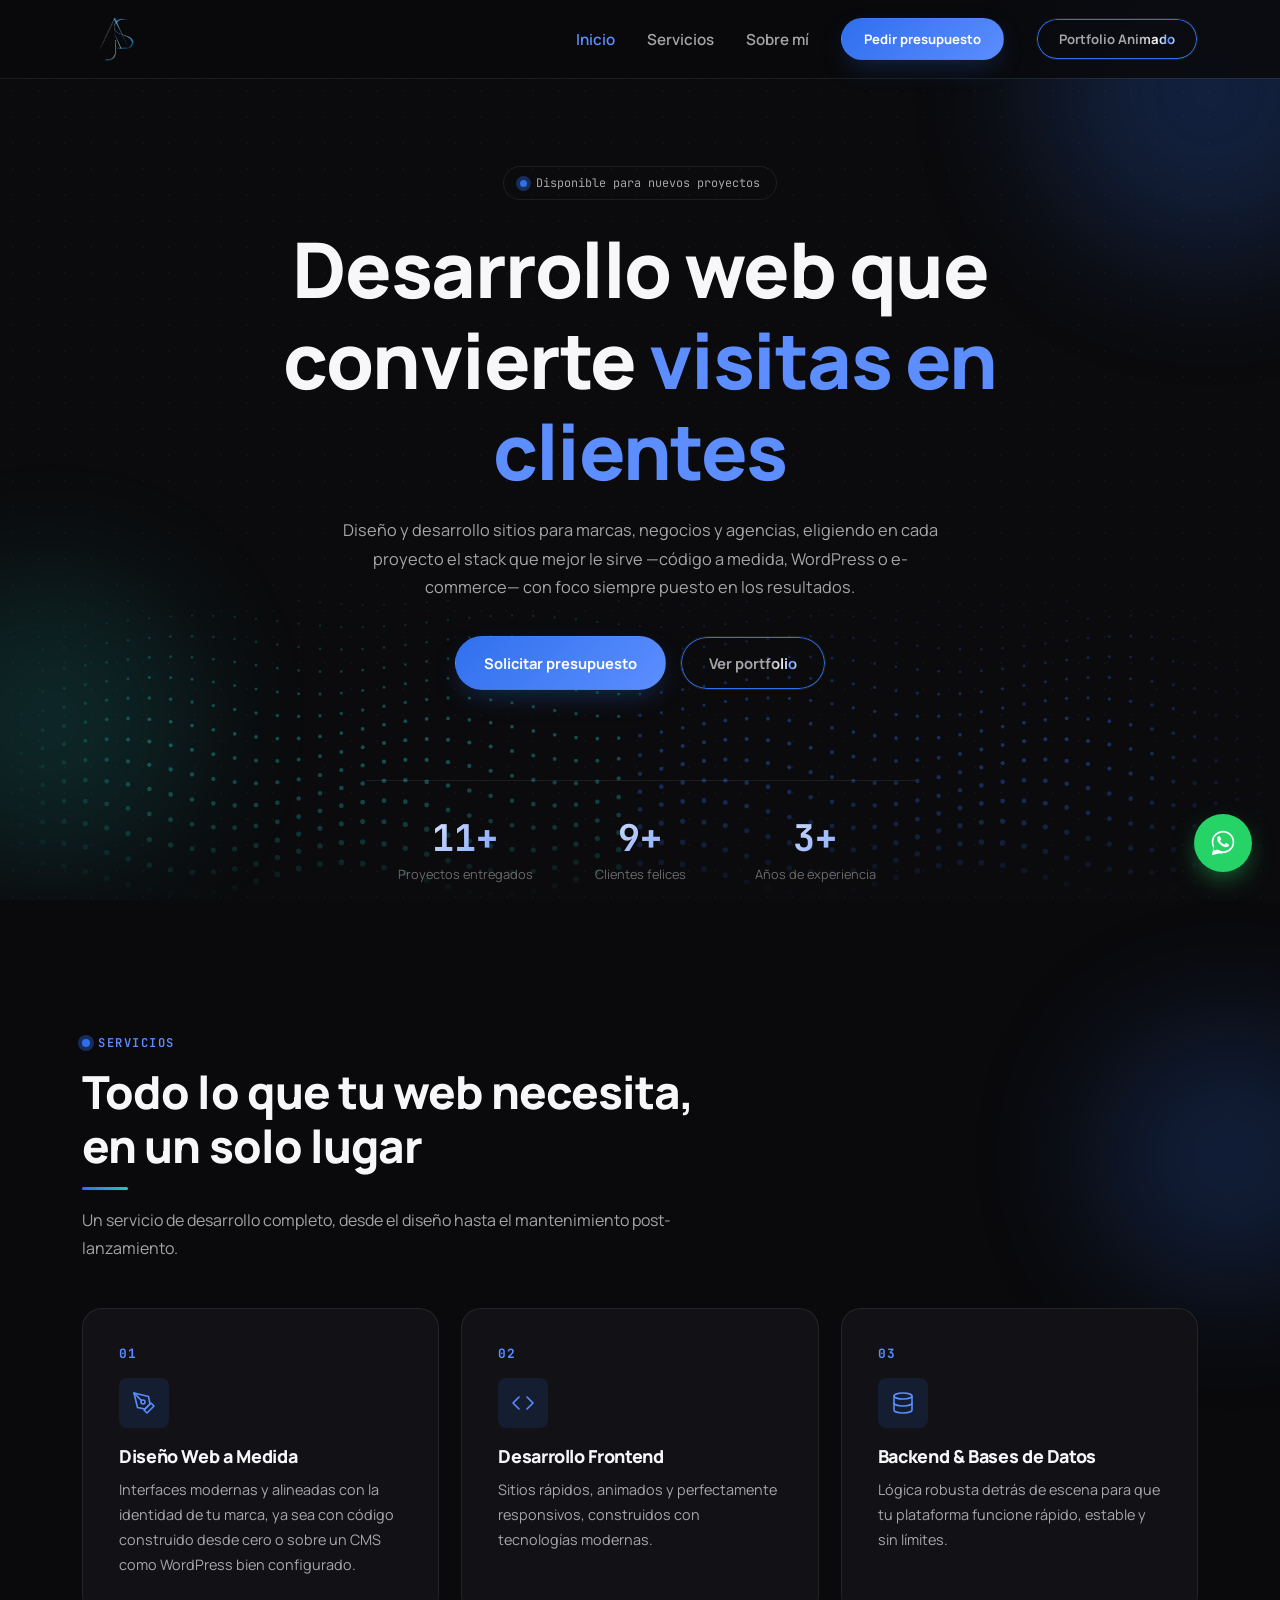
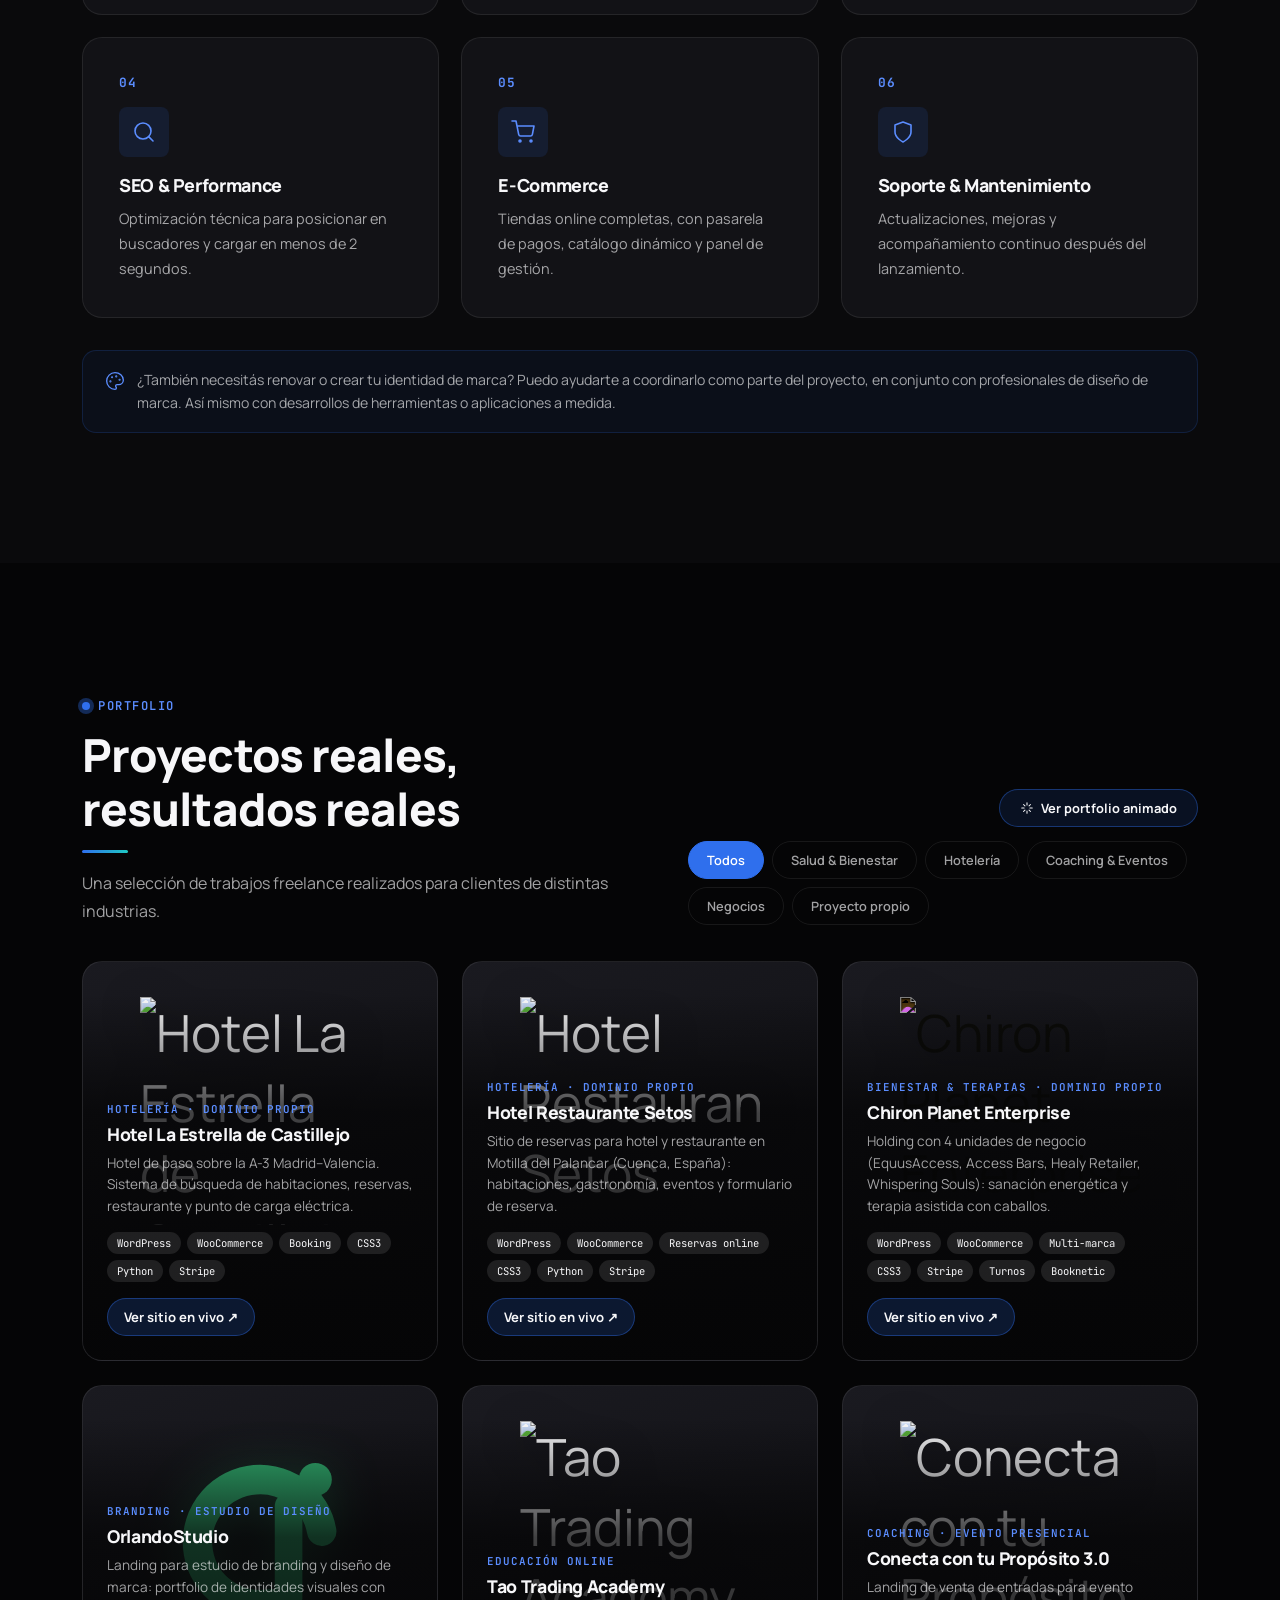
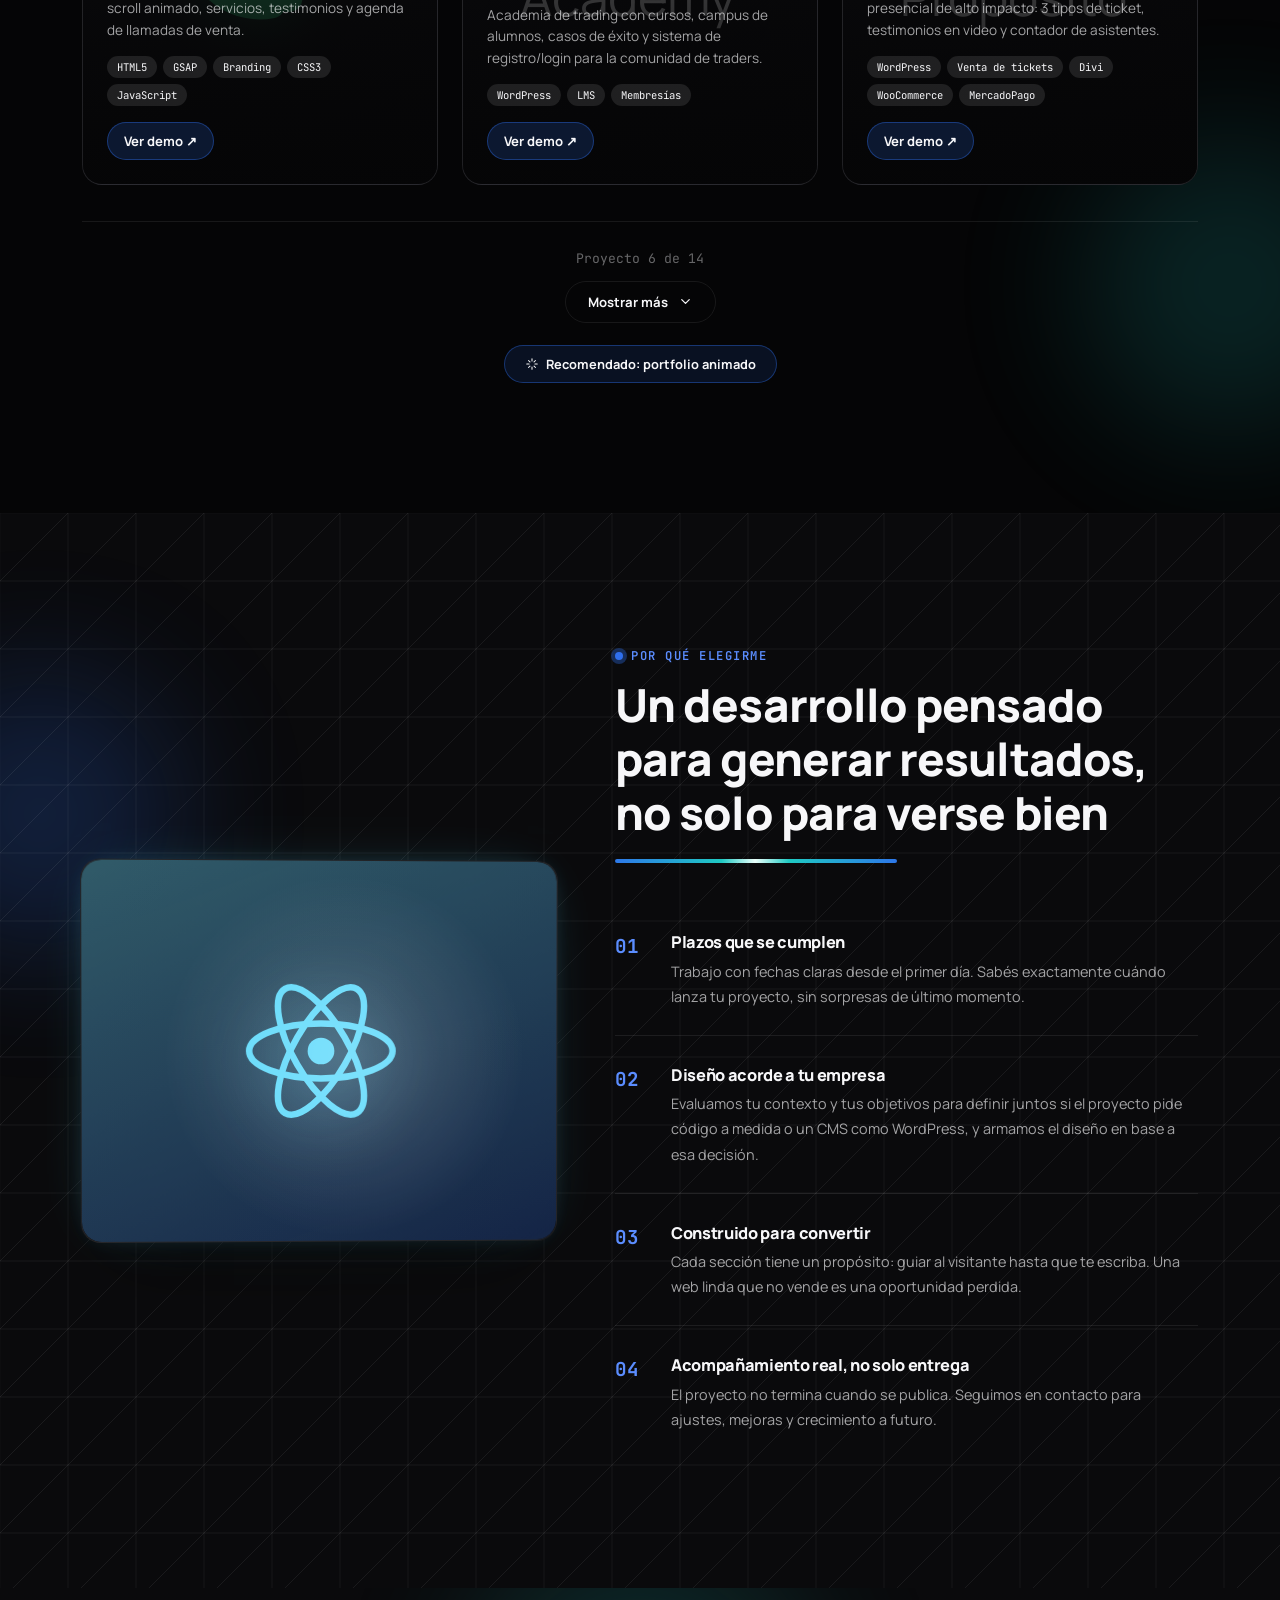
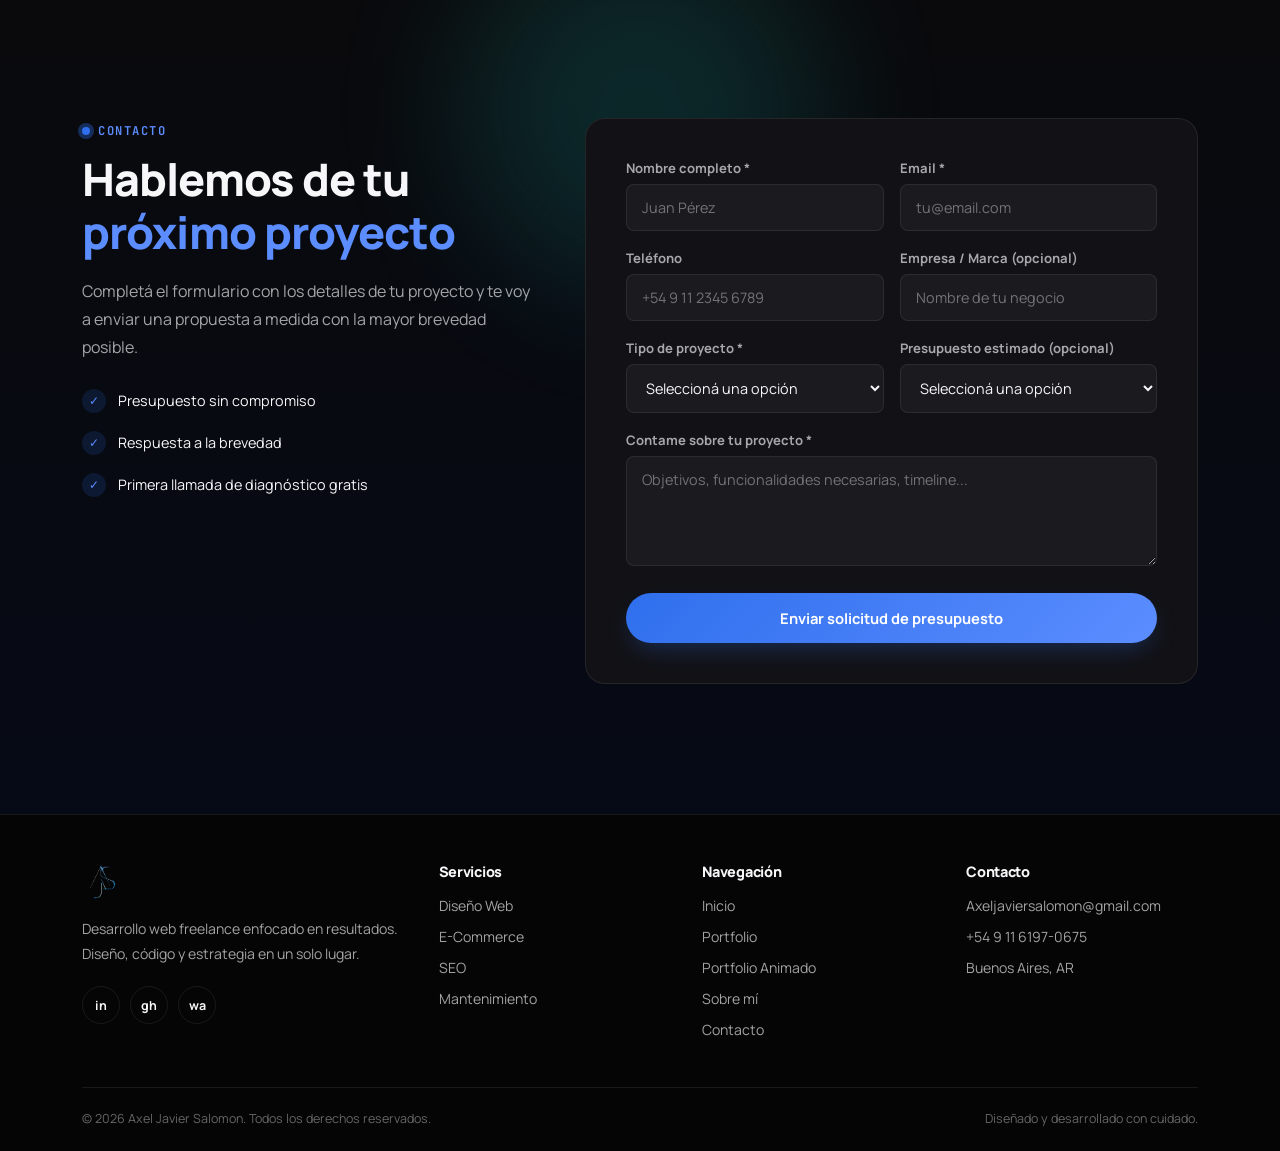
==== commit cd2309cb: "Suma foto real, grupo de IA, fondo del hero en Tecnologias y limpia el navbar - Reemplaza el placeho" ====
--- a/index.html
+++ b/index.html
@@ -102,10 +102,9 @@
         <nav class="nav-links" id="navLinks">
             <a href="#inicio" class="active">Inicio</a>
             <a href="#servicios">Servicios</a>
-            <a href="#portfolio">Proyectos</a>
             <a href="sobre-mi.html">Sobre mí</a>
             <a href="#contacto" class="btn btn-primary btn-sm">Pedir presupuesto</a>
-            <a href="portfolio-animado.html" class="nav-link-shine"><span>Portfolio Animado</span></a>
+            <a href="portfolio-animado.html" class="btn btn-outline btn-shine-border btn-sm"><span class="shine-text">Portfolio Animado</span></a>
         </nav>
         <div class="hamburger" id="hamburger" aria-label="Abrir menú"><span></span><span></span><span></span></div>
     </div>
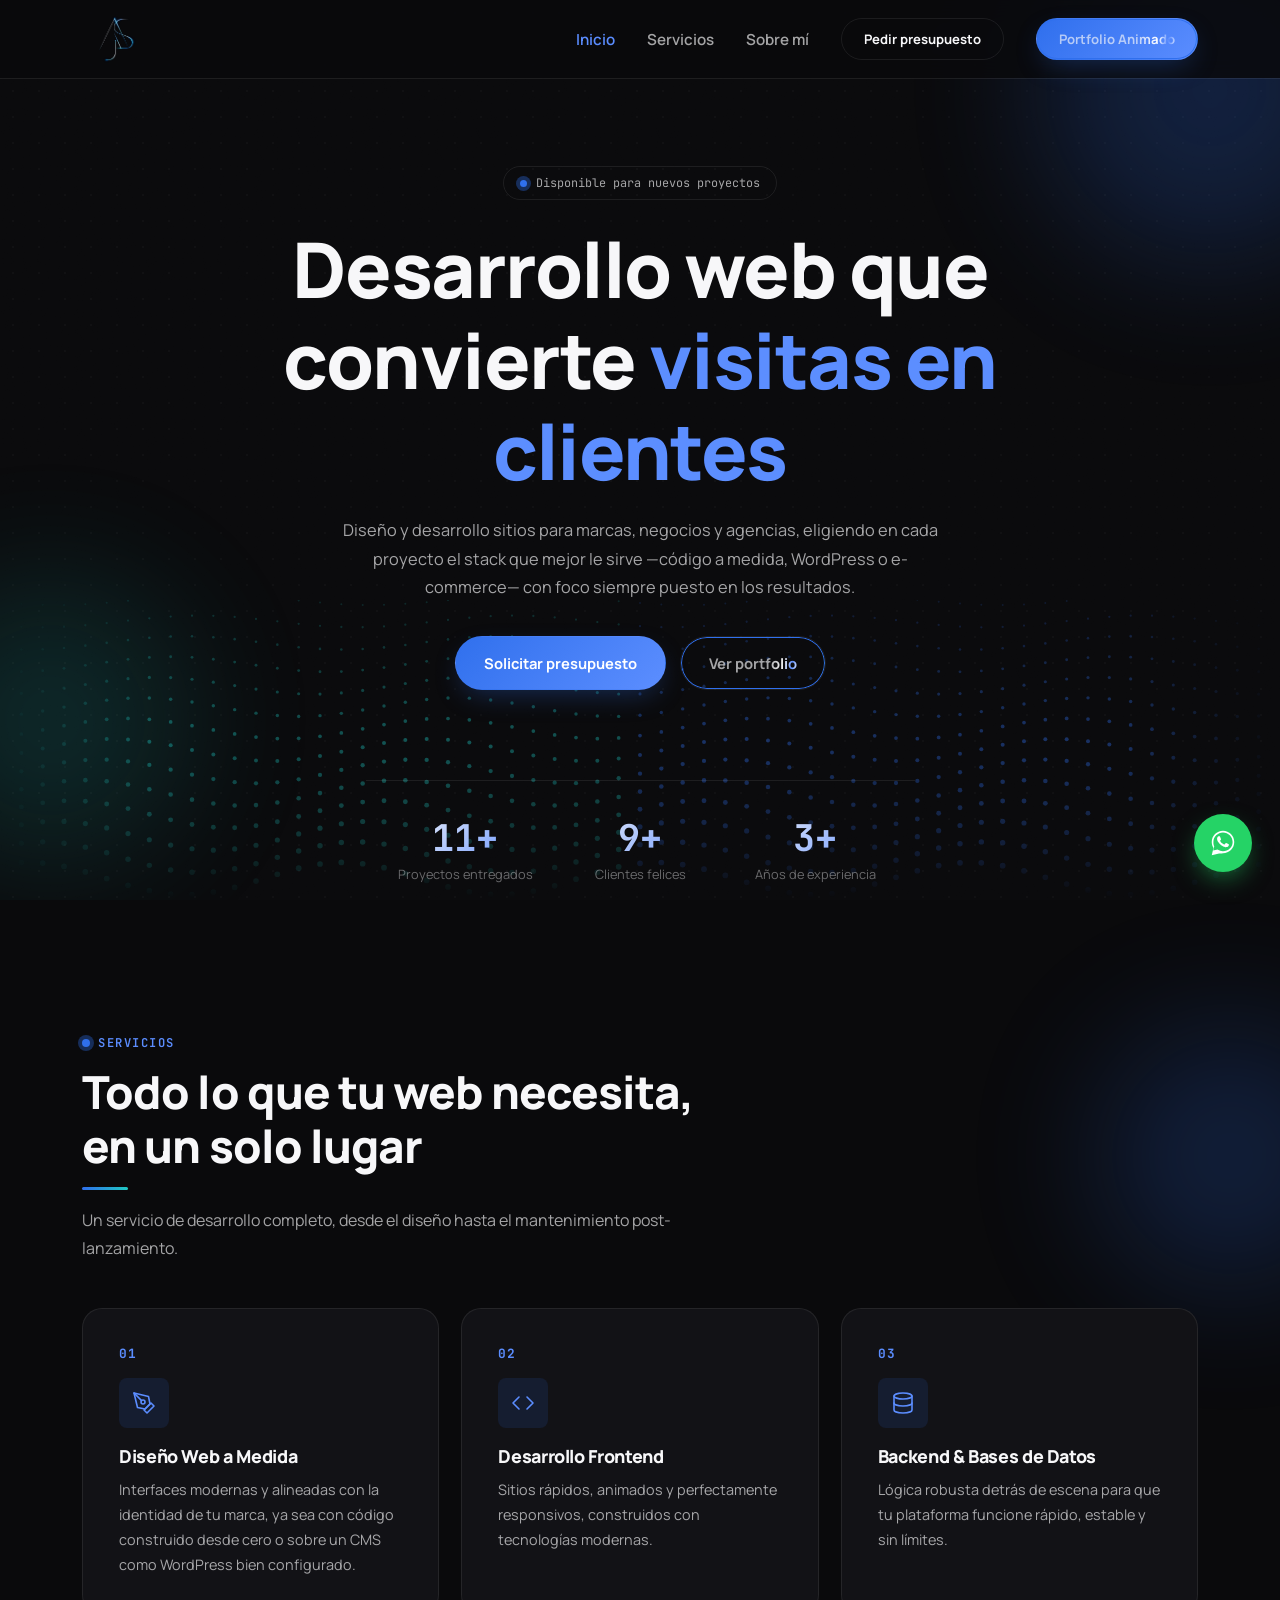
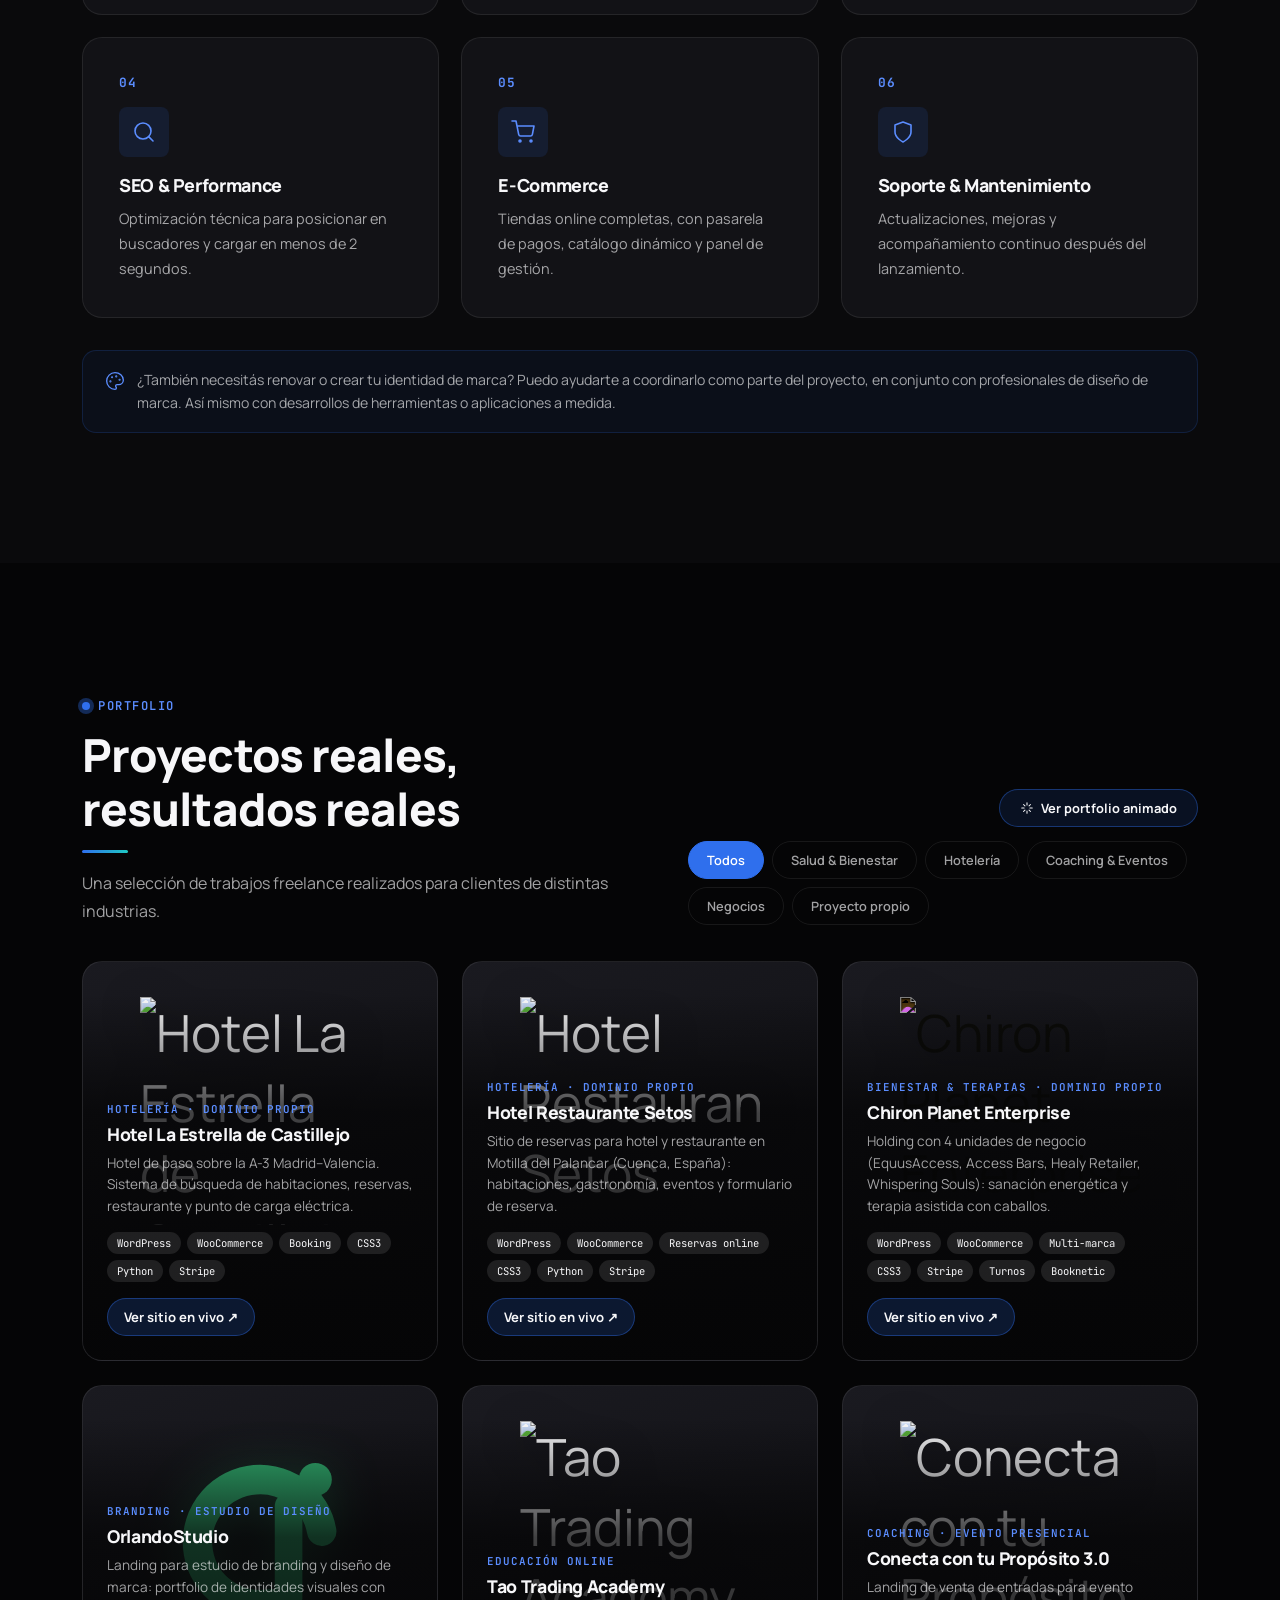
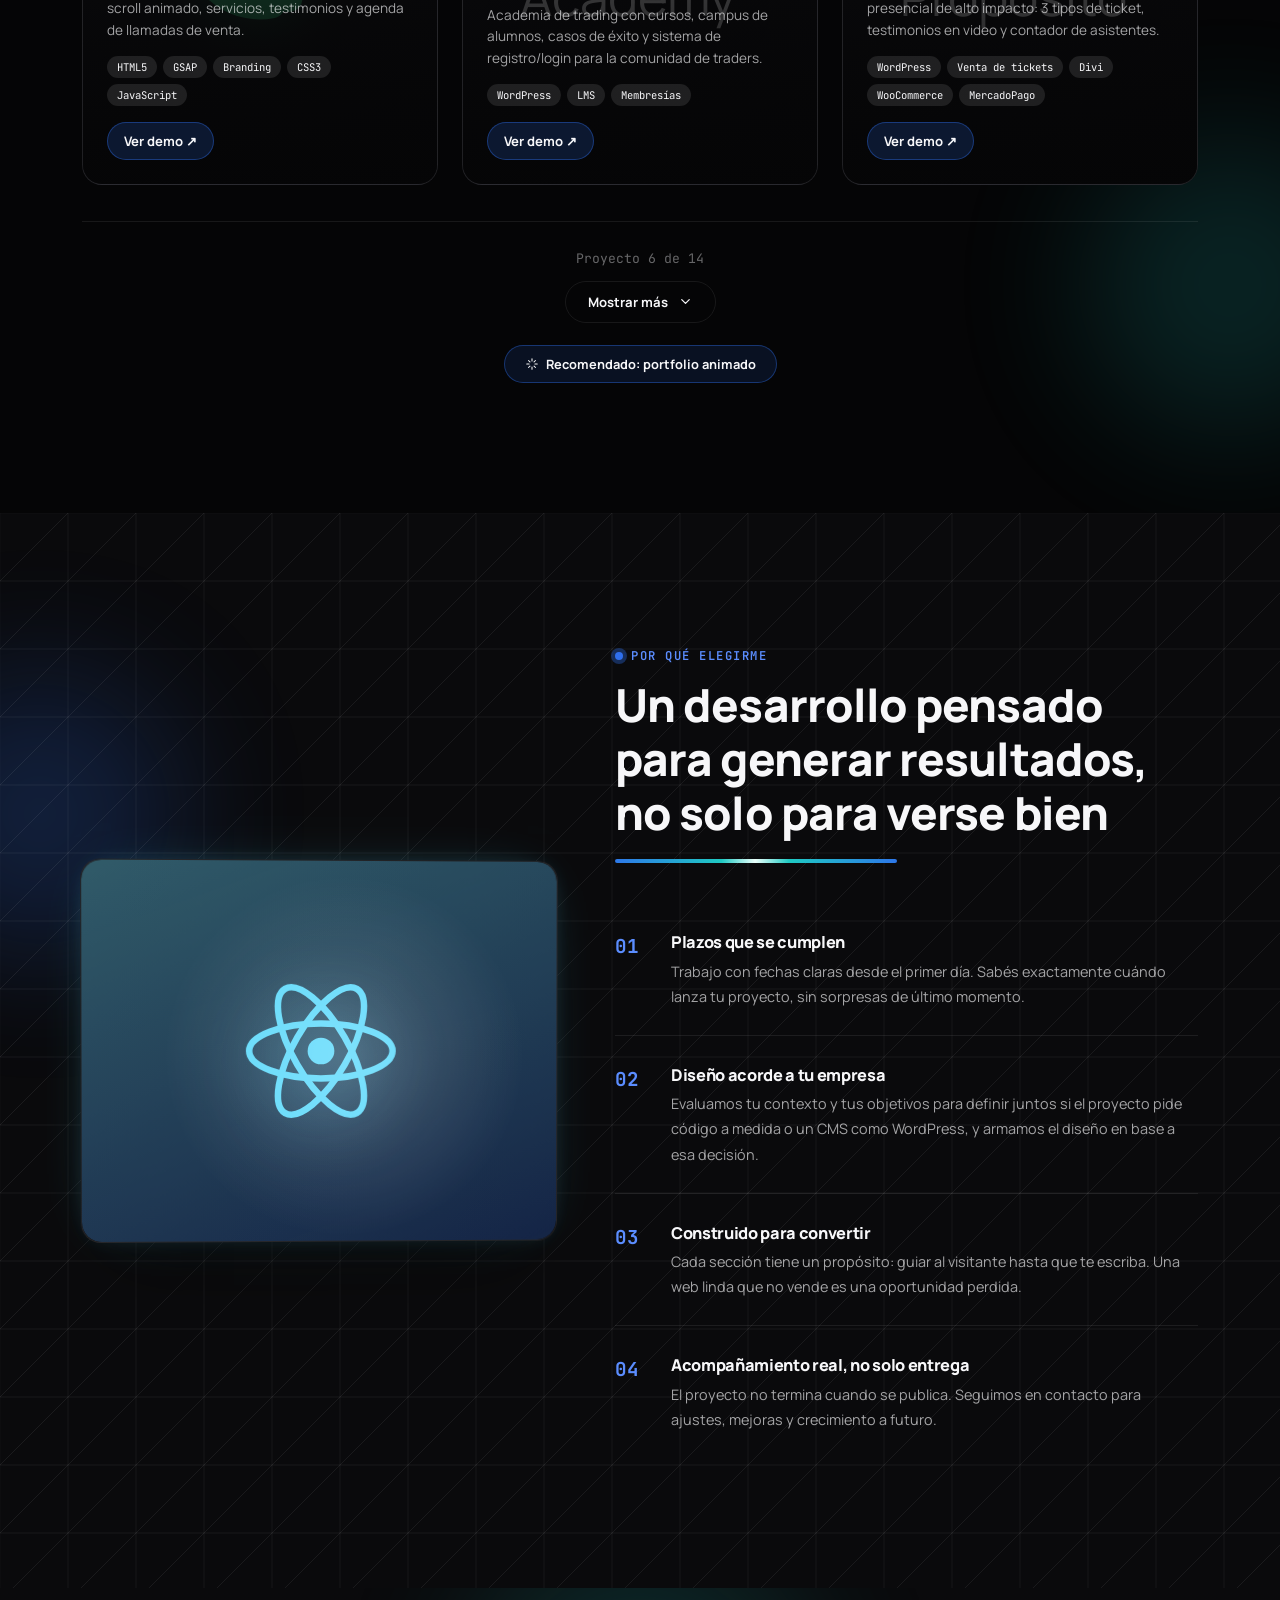
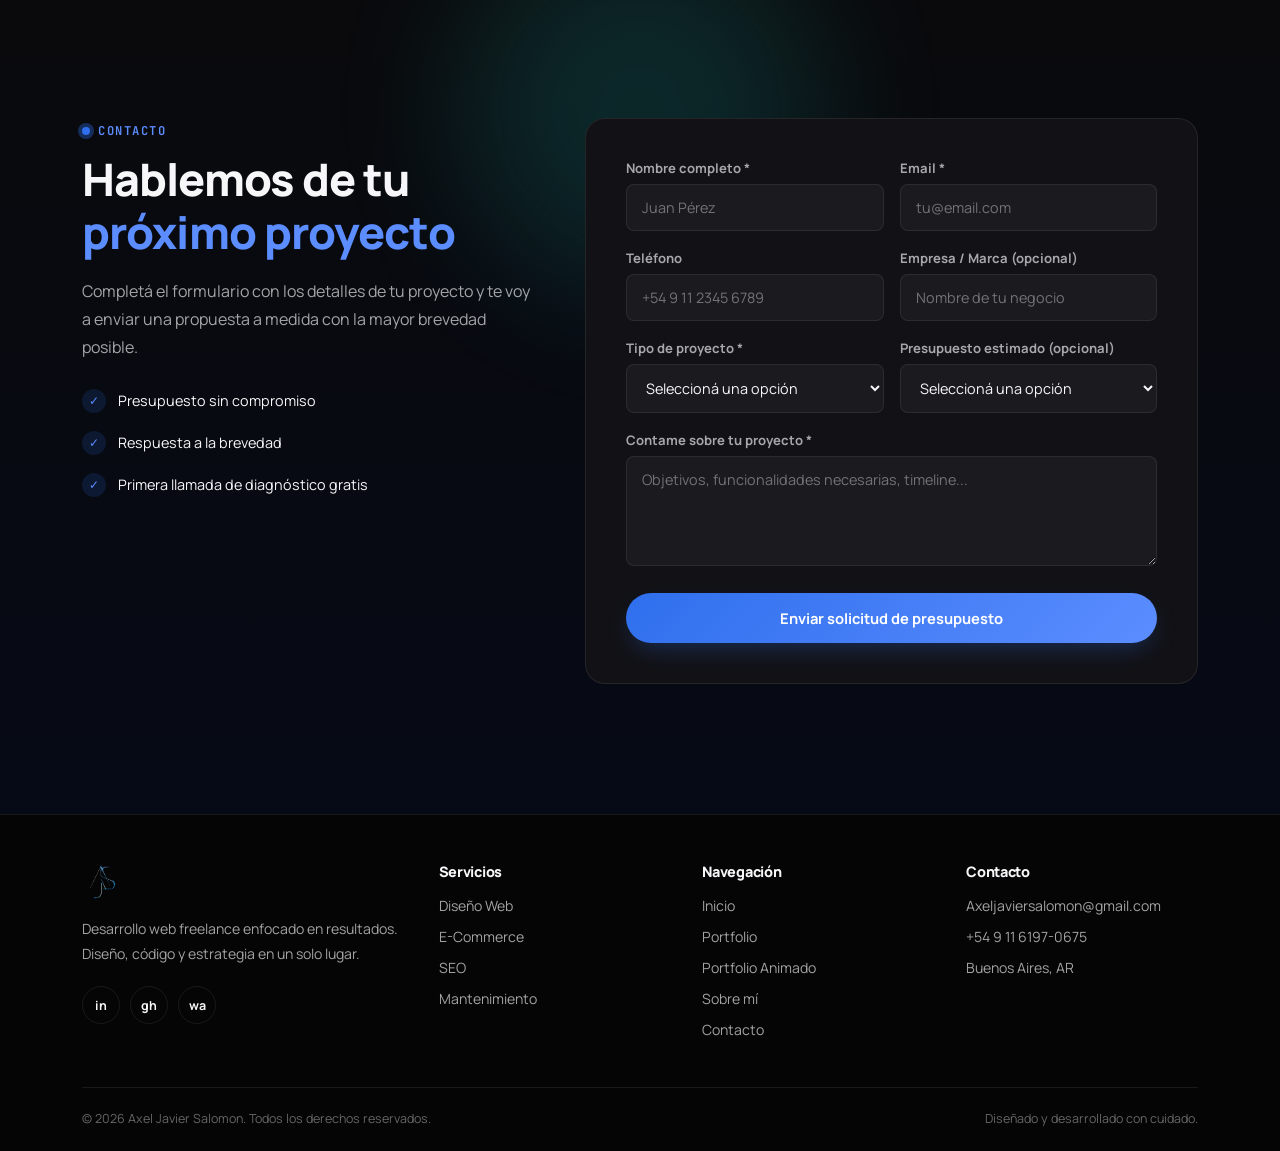
==== commit 5ed1e475: "Centra seccion de alcance internacional y suma logo propio; invierte colores de botones del navbar E" ====
--- a/index.html
+++ b/index.html
@@ -103,8 +103,8 @@
             <a href="#inicio" class="active">Inicio</a>
             <a href="#servicios">Servicios</a>
             <a href="sobre-mi.html">Sobre mí</a>
-            <a href="#contacto" class="btn btn-primary btn-sm">Pedir presupuesto</a>
-            <a href="portfolio-animado.html" class="btn btn-outline btn-shine-border btn-sm"><span class="shine-text">Portfolio Animado</span></a>
+            <a href="#contacto" class="btn btn-outline btn-sm">Pedir presupuesto</a>
+            <a href="portfolio-animado.html" class="btn btn-primary btn-shine-border btn-sm"><span class="shine-text">Portfolio Animado</span></a>
         </nav>
         <div class="hamburger" id="hamburger" aria-label="Abrir menú"><span></span><span></span><span></span></div>
     </div>
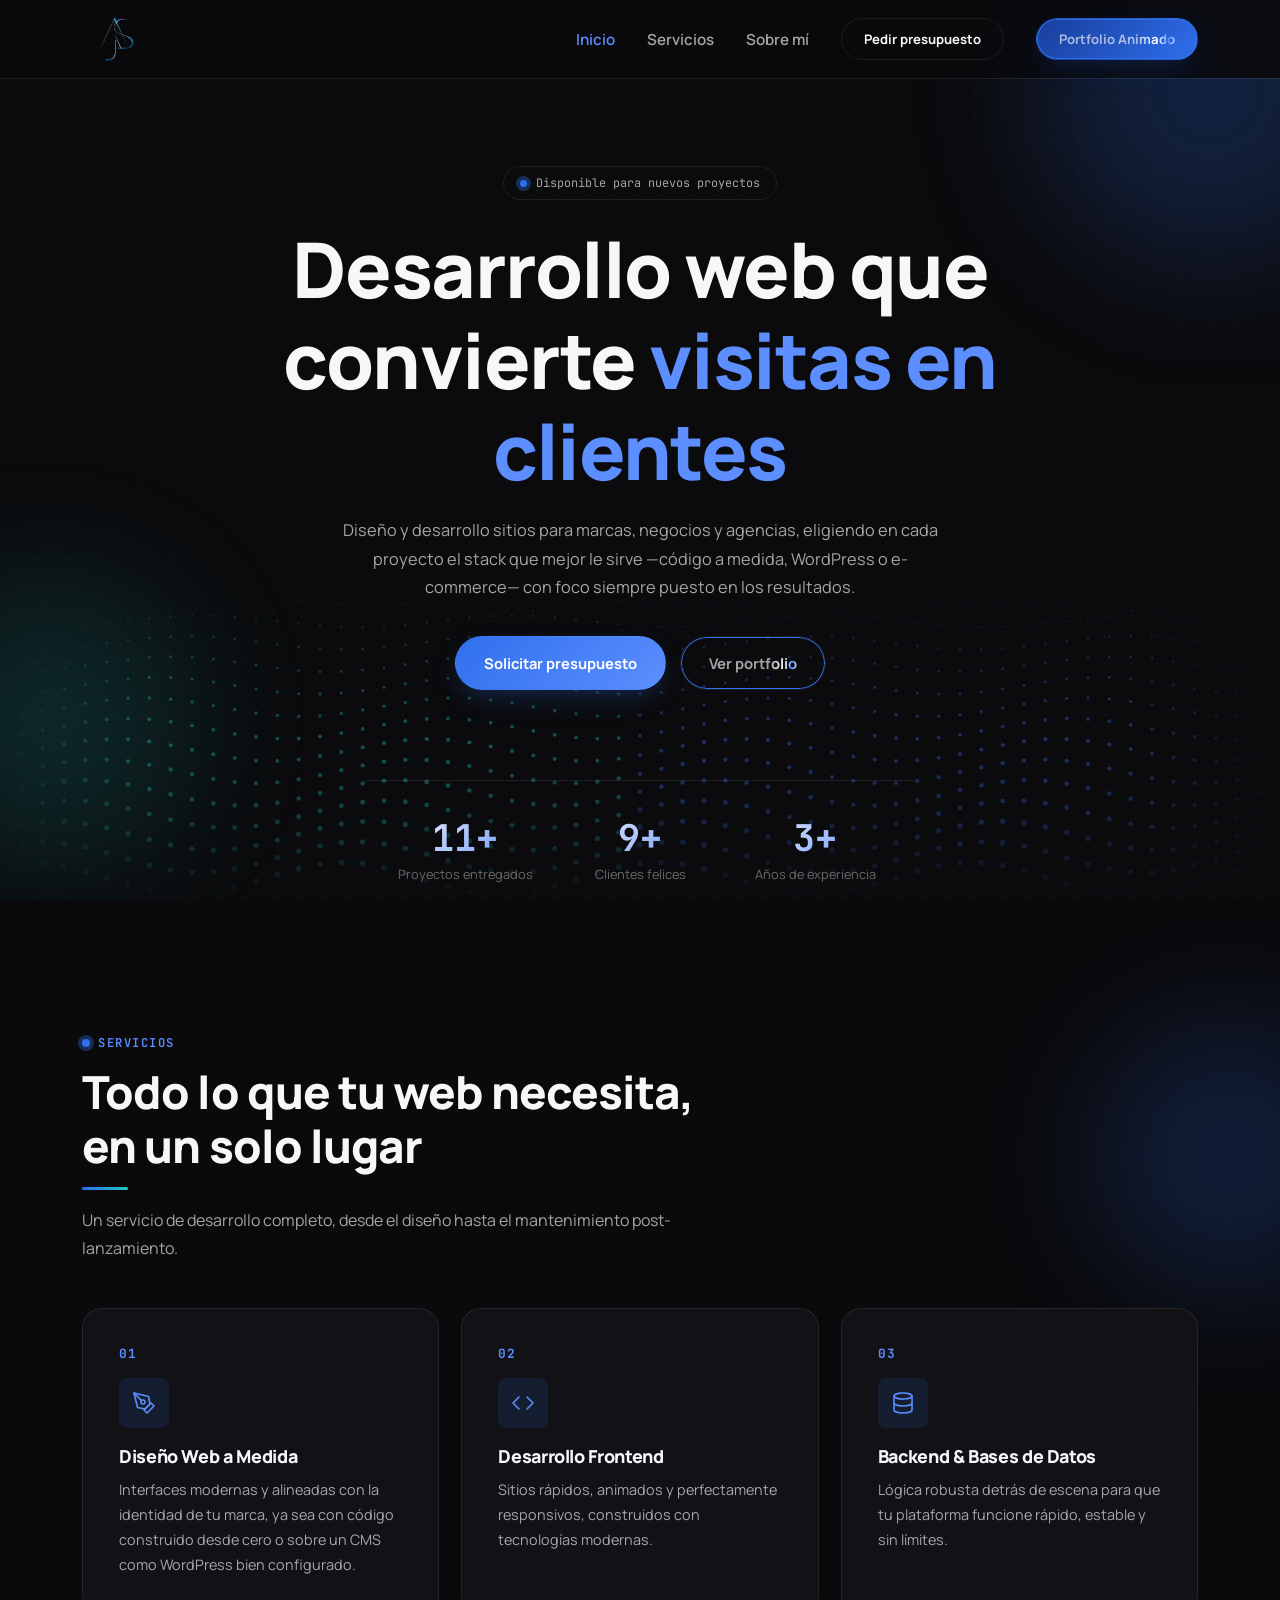
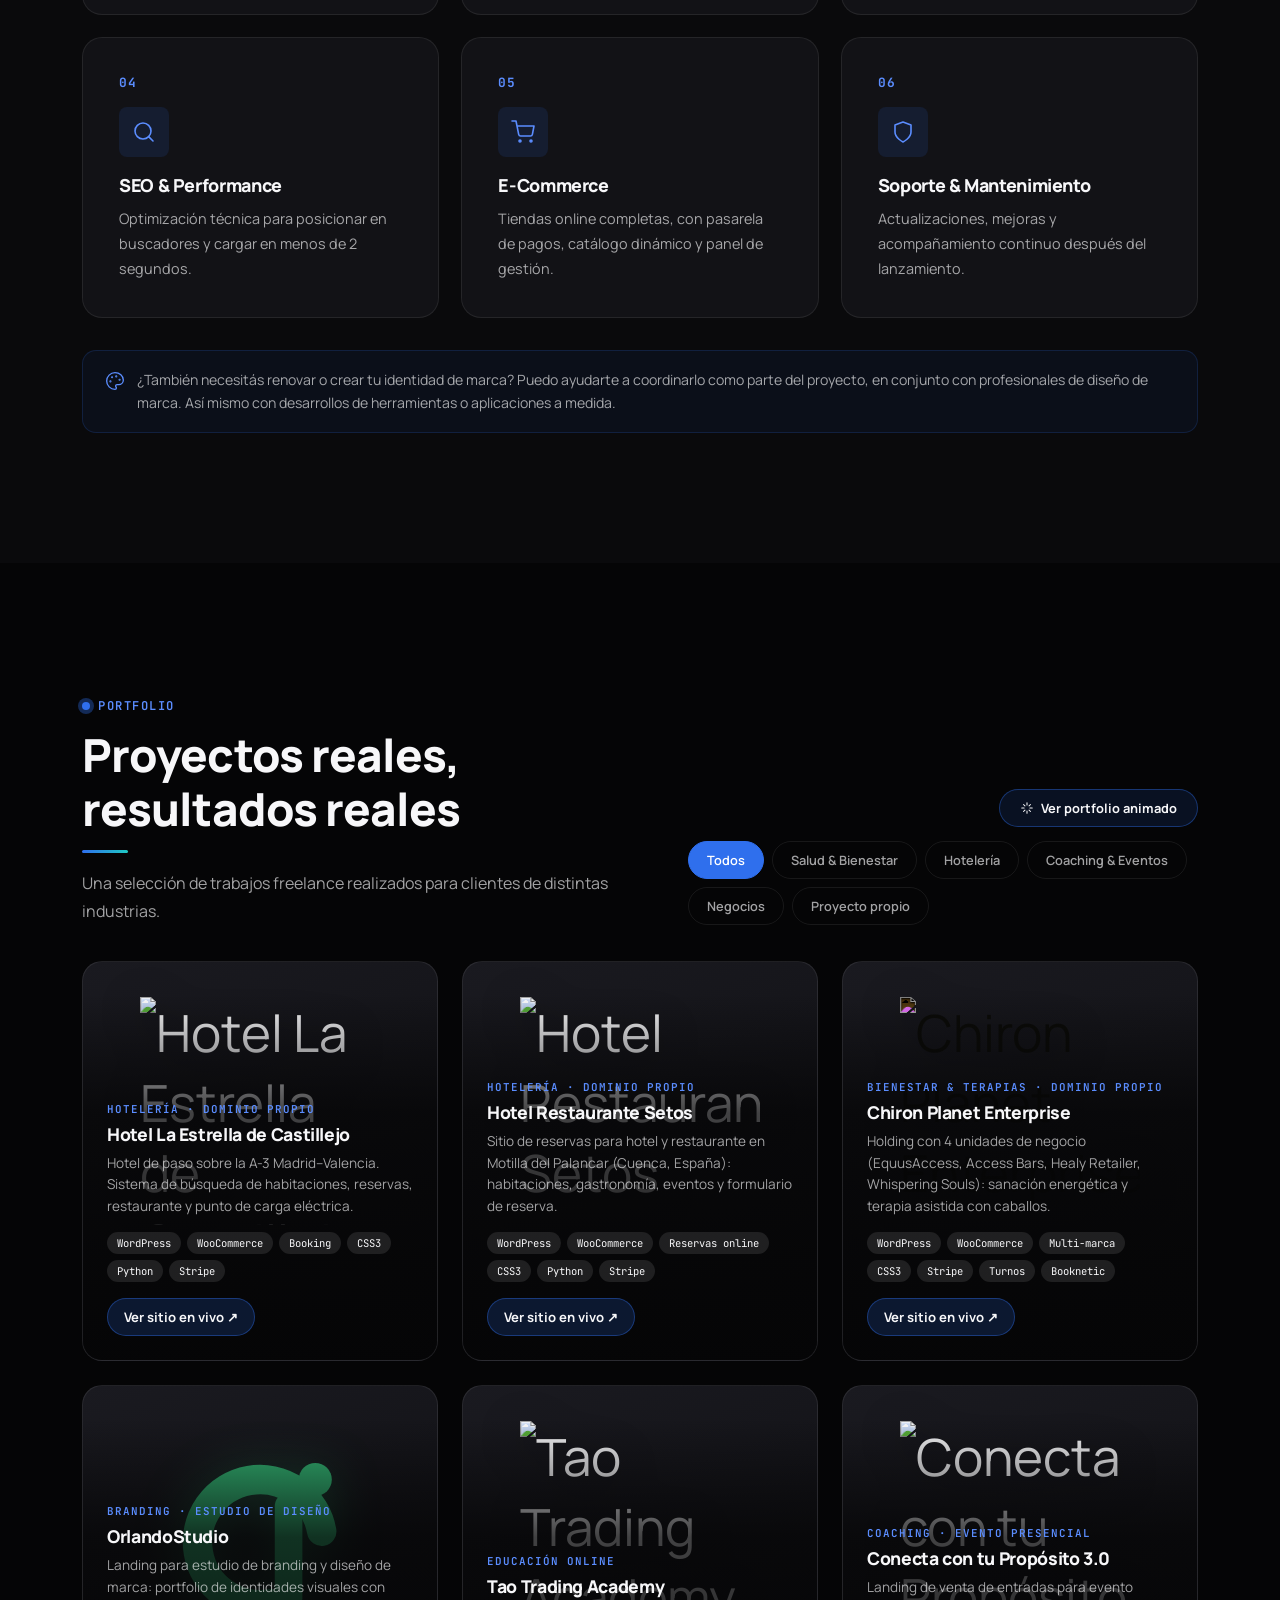
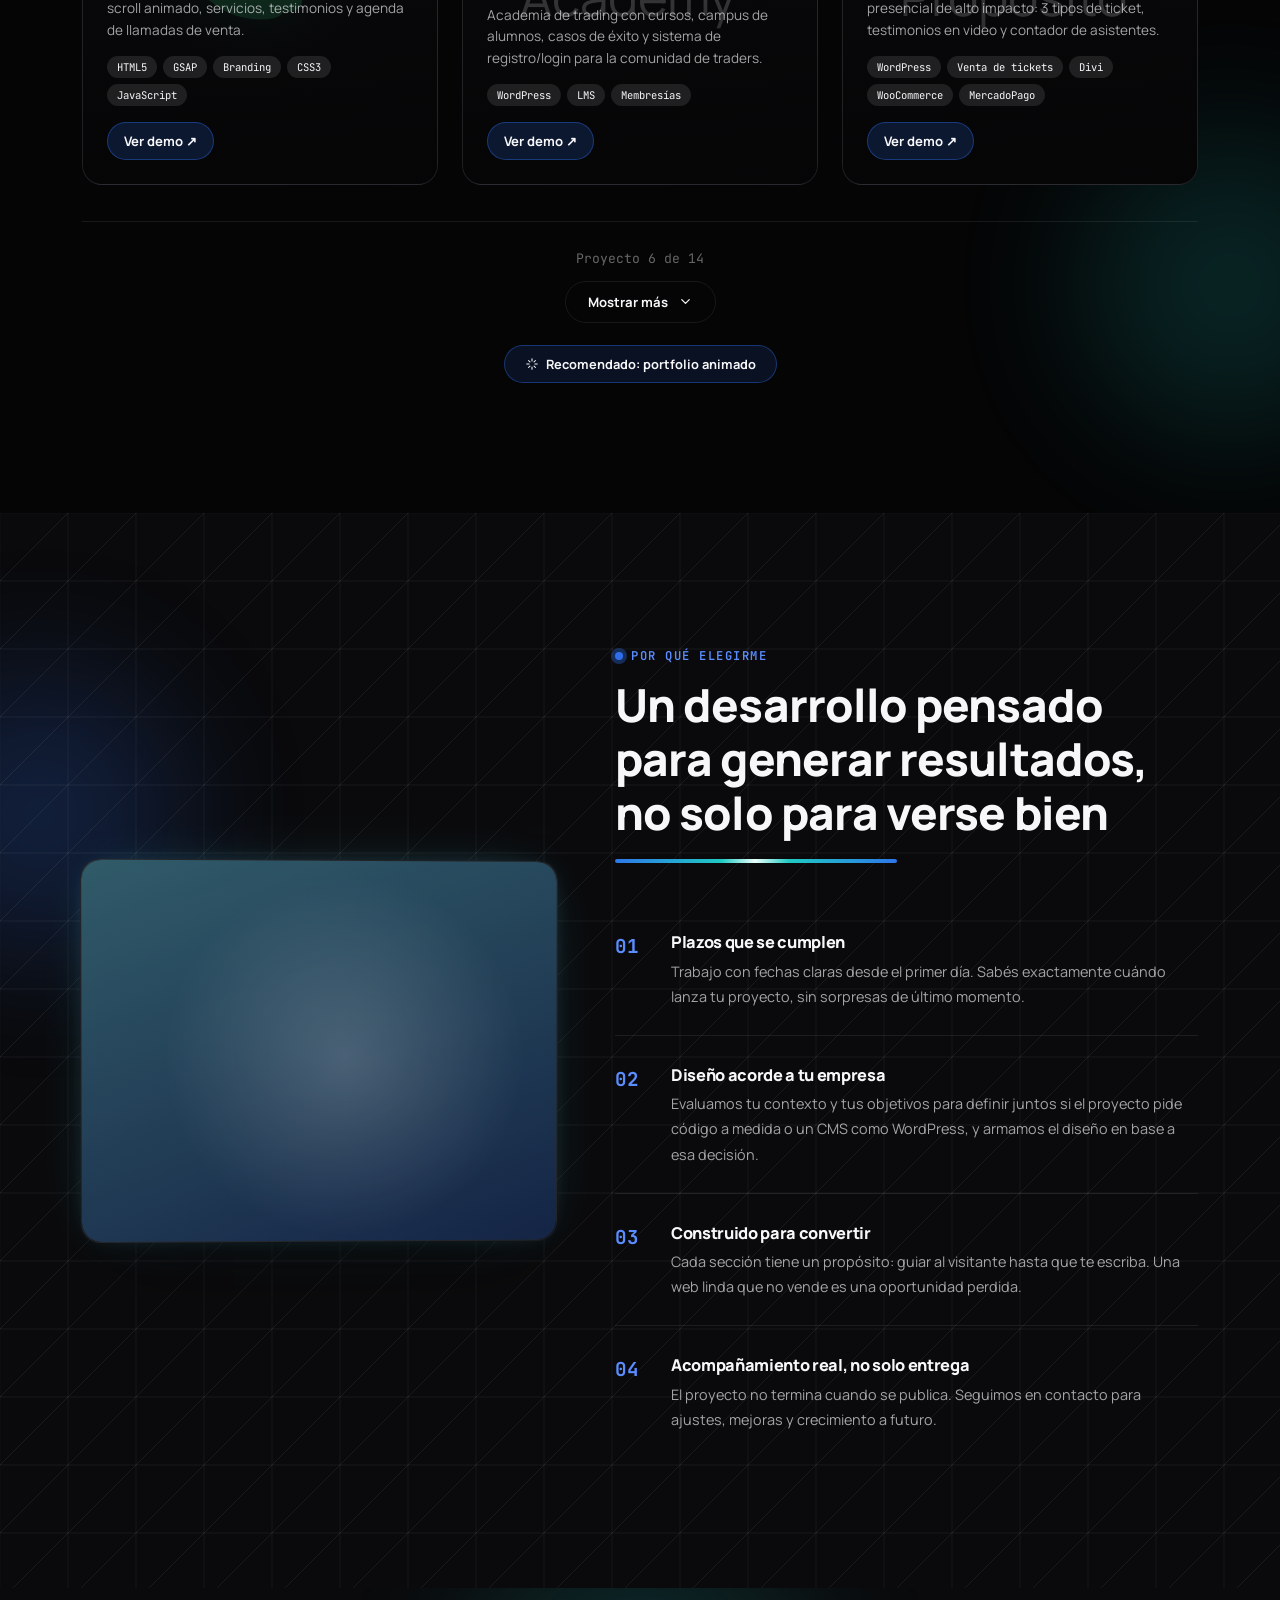
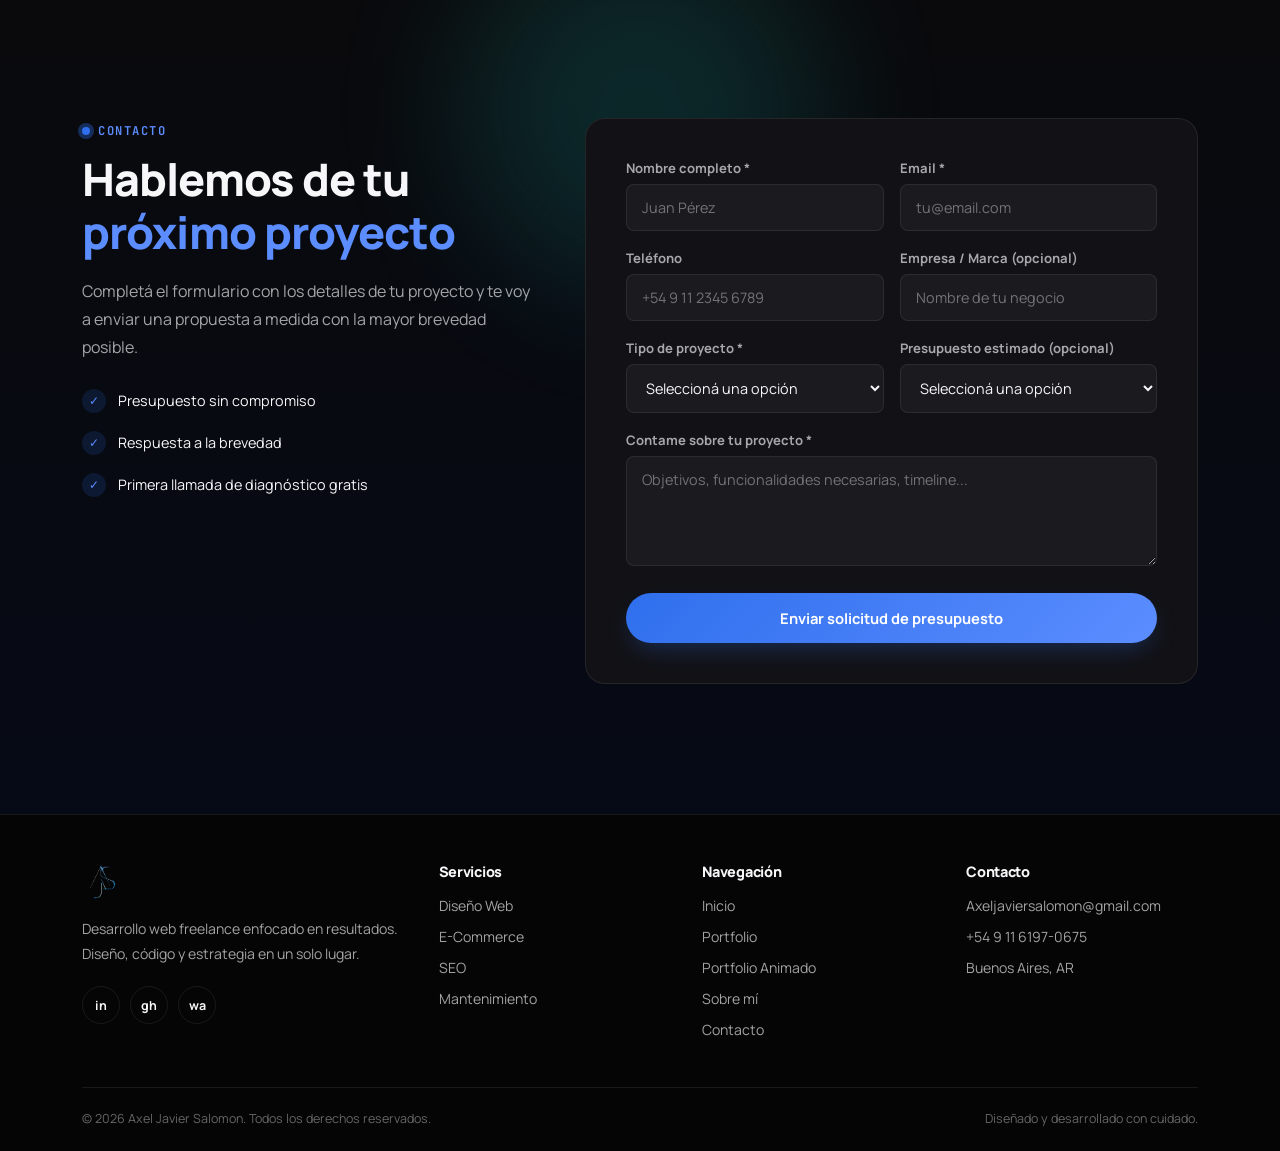
==== commit b8289e83: "Reordena foto/texto en Sobre mi, cambia logo de alcance y oscurece boton de navbar - En Sobre mi el " ====
--- a/index.html
+++ b/index.html
@@ -40,7 +40,7 @@
 <link rel="preconnect" href="https://fonts.googleapis.com">
 <link href="https://fonts.googleapis.com/css2?family=Manrope:wght@400;500;600;700;800&family=JetBrains+Mono:wght@400;500;600;700&display=swap" rel="stylesheet">
 
-<link rel="stylesheet" href="assets/css/styles.css?v=31">
+<link rel="stylesheet" href="assets/css/styles.css?v=32">
 
 <!-- Datos estructurados (Schema.org): identifican a Axel como profesional
      freelance y este sitio como su web, para rich results en buscadores -->
--- a/assets/css/styles.css
+++ b/assets/css/styles.css
@@ -395,6 +395,11 @@
 .nav-links a.active{color:var(--accent-hot);}
 .nav-links .btn{margin-top:20px;}
 .nav-links .btn + .nav-link-shine{margin-top:20px;}
+.nav-links .btn-primary{
+    background:linear-gradient(135deg,#173d99 0%,var(--accent) 100%);
+    box-shadow:0 10px 28px -8px rgba(23,61,153,.45);
+}
+.nav-links .btn-primary:hover{box-shadow:0 16px 34px -6px rgba(23,61,153,.6);}
 
 /* Link "Portfolio Animado": brillo sutil tipo "shine" en el texto, más
    un subrayado animado debajo (mismo recurso que
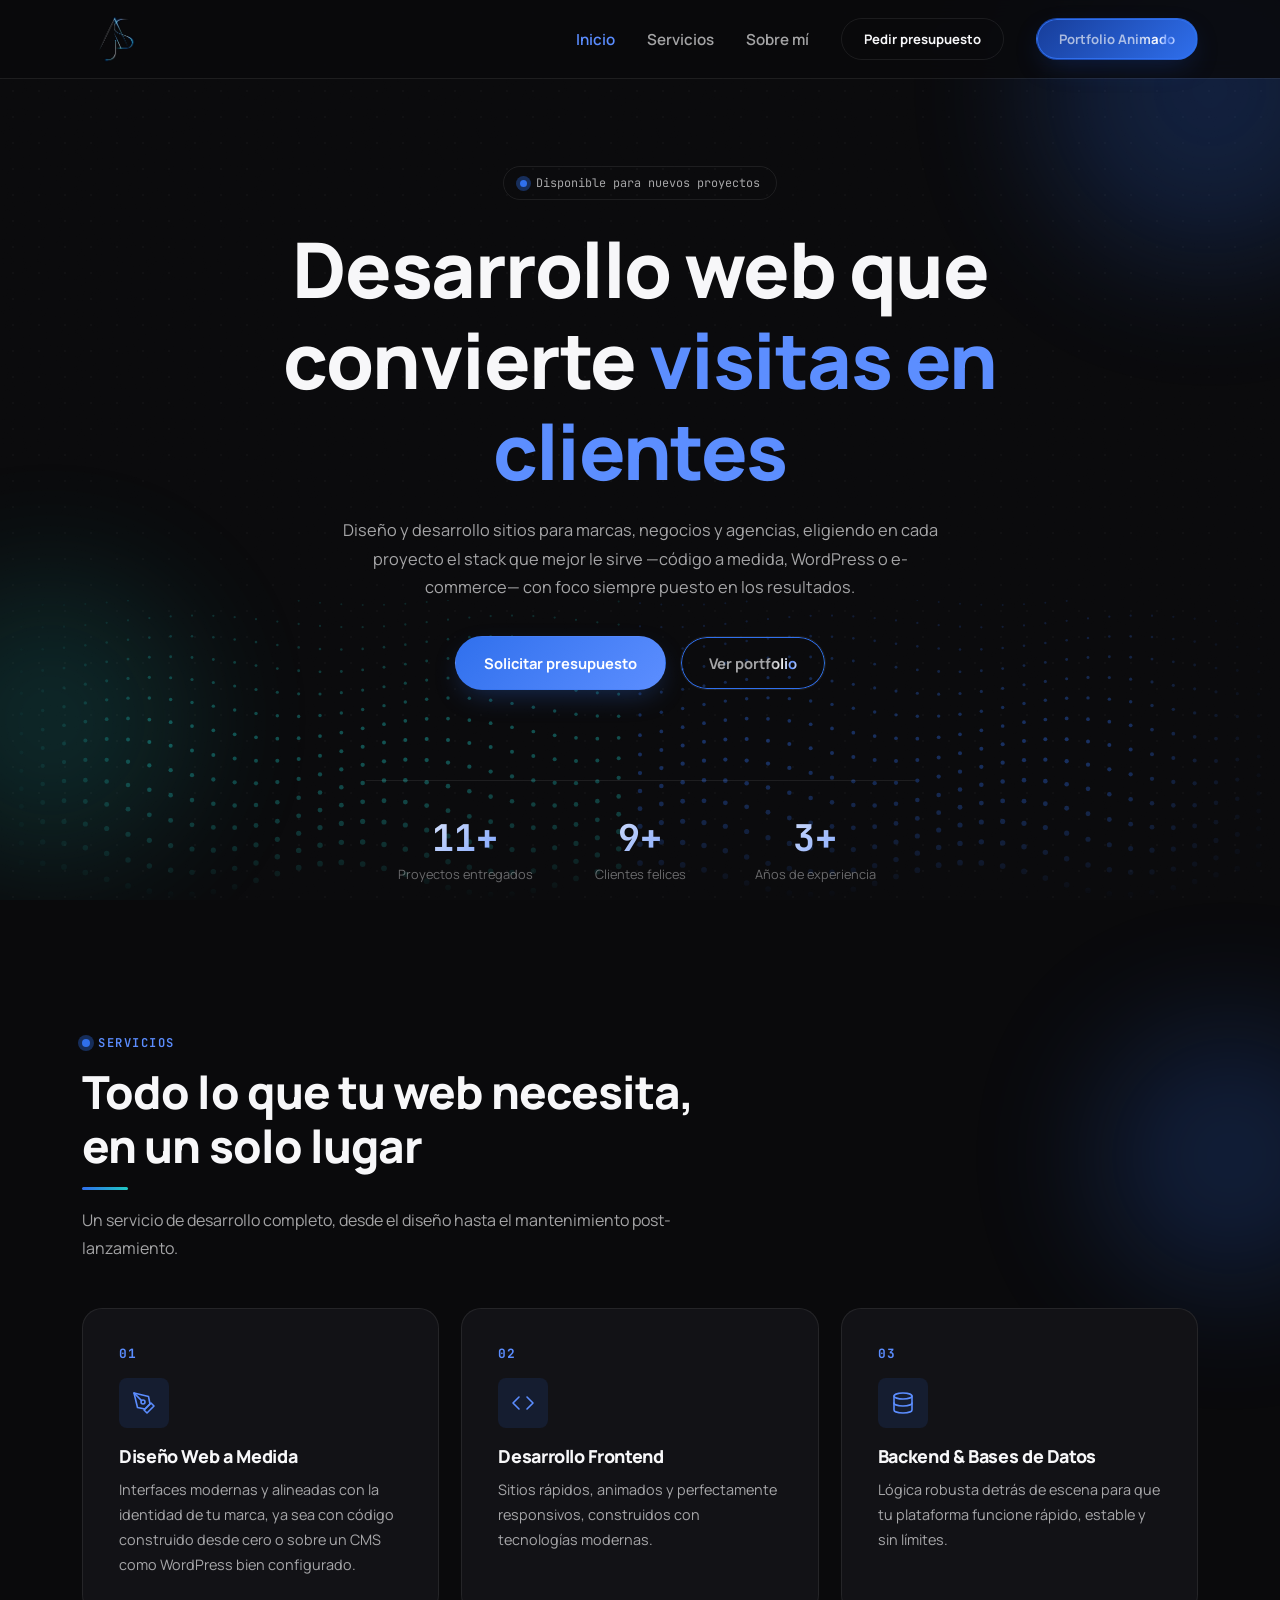
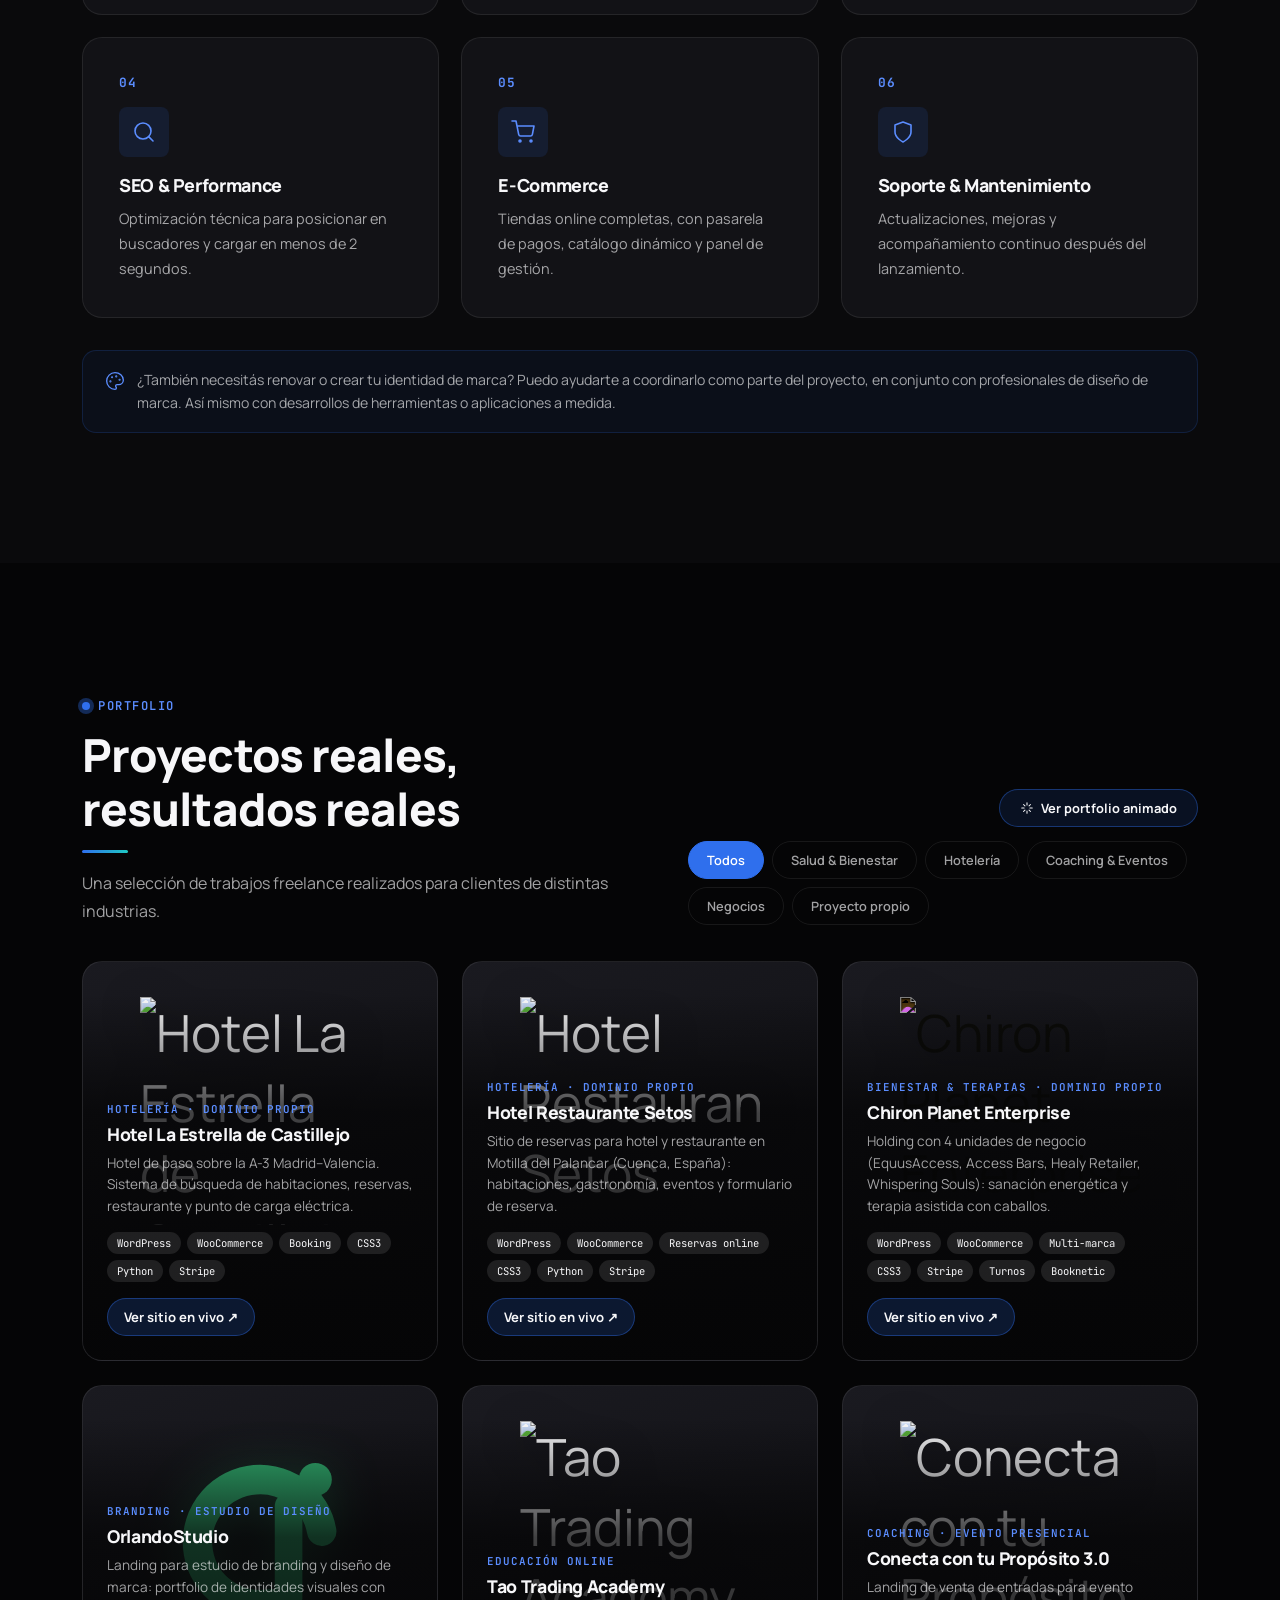
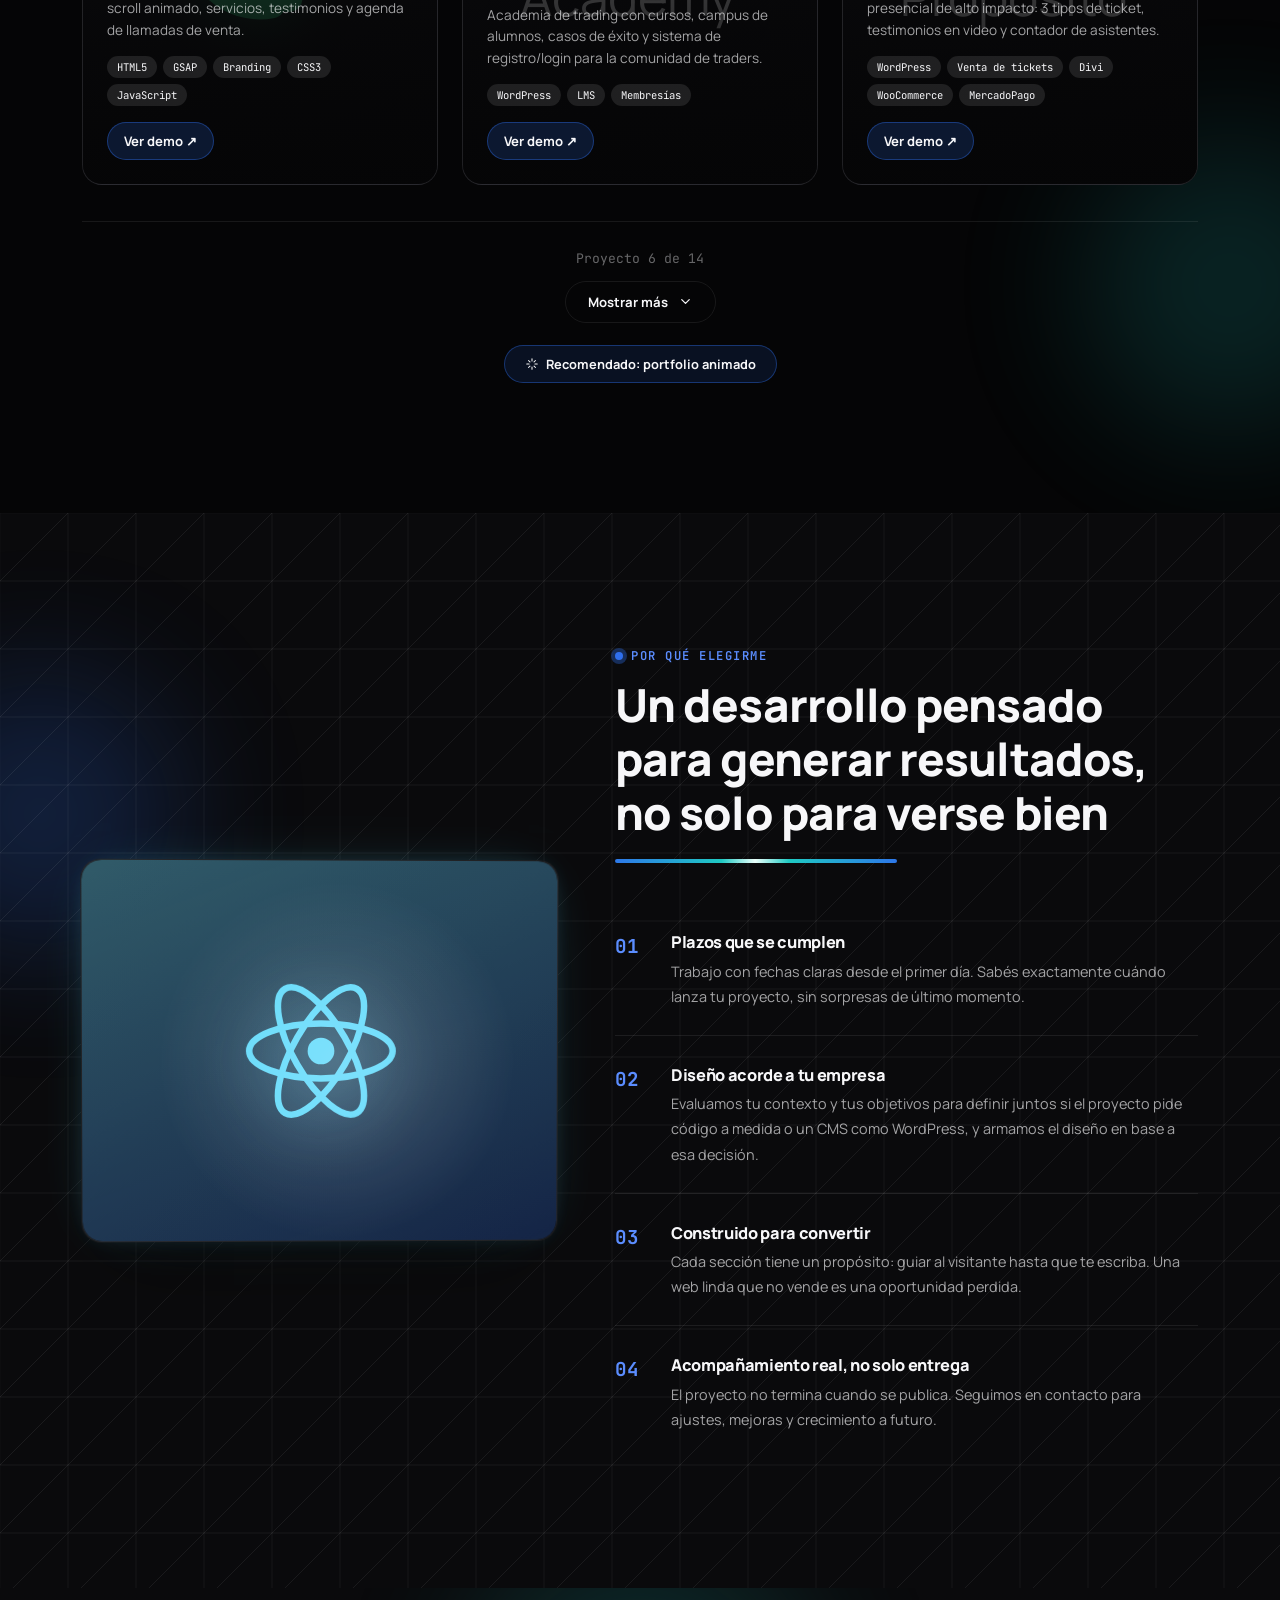
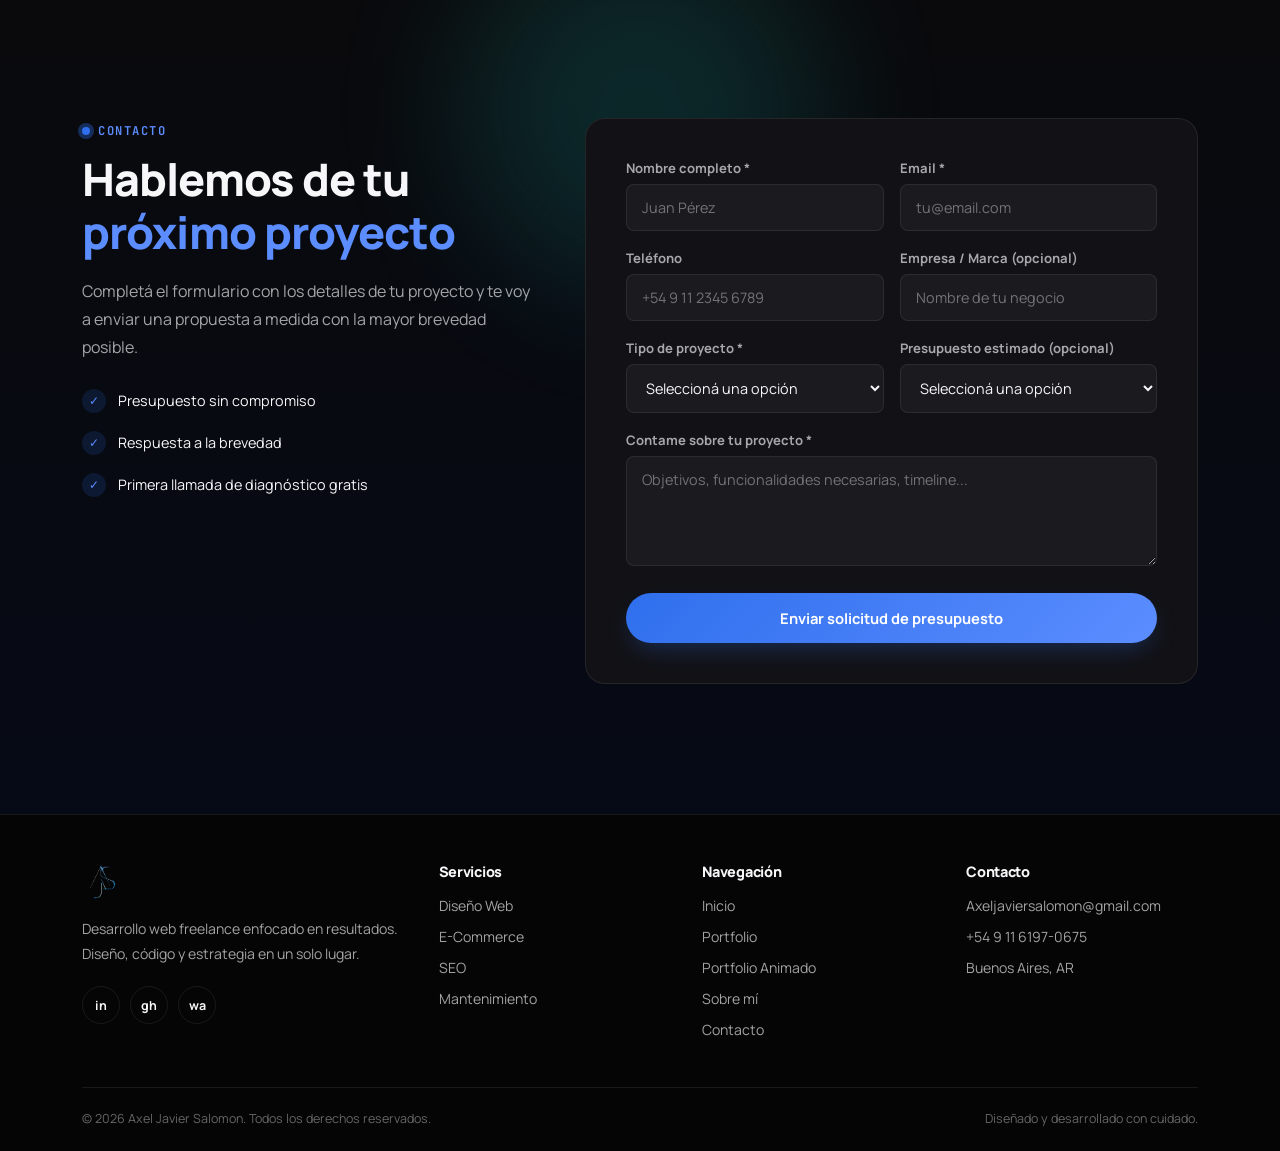
==== commit d1ef8a82: "Corrige contadores en 0 y elimina el widget de asistente IA Los stats del hero ahora traen su valor " ====
--- a/index.html
+++ b/index.html
@@ -40,7 +40,7 @@
 <link rel="preconnect" href="https://fonts.googleapis.com">
 <link href="https://fonts.googleapis.com/css2?family=Manrope:wght@400;500;600;700;800&family=JetBrains+Mono:wght@400;500;600;700&display=swap" rel="stylesheet">
 
-<link rel="stylesheet" href="assets/css/styles.css?v=32">
+<link rel="stylesheet" href="assets/css/styles.css?v=33">
 
 <!-- Datos estructurados (Schema.org): identifican a Axel como profesional
      freelance y este sitio como su web, para rich results en buscadores -->
@@ -129,9 +129,9 @@
 
     <div class="hero-stats">
         <!-- TODO: ajustá estos 3 números a tus datos reales -->
-        <div class="stat"><div class="stat-number" data-count="11">0</div><div class="stat-label">Proyectos entregados</div></div>
-        <div class="stat"><div class="stat-number" data-count="9">0</div><div class="stat-label">Clientes felices</div></div>
-        <div class="stat"><div class="stat-number" data-count="3">0</div><div class="stat-label">Años de experiencia</div></div>
+        <div class="stat"><div class="stat-number" data-count="11">11+</div><div class="stat-label">Proyectos entregados</div></div>
+        <div class="stat"><div class="stat-number" data-count="9">9+</div><div class="stat-label">Clientes felices</div></div>
+        <div class="stat"><div class="stat-number" data-count="3">3+</div><div class="stat-label">Años de experiencia</div></div>
     </div>
 
     <!-- Fondo animado de partículas en ondas -->
@@ -629,56 +629,16 @@
 </div>
 
 <!-- =====================================================================
-     BOTÓN VOLVER ARRIBA — esquina inferior izquierda, sobre el asistente IA
+     BOTÓN VOLVER ARRIBA — esquina inferior izquierda
      ===================================================================== -->
 <button class="back-to-top" id="backToTop" aria-label="Volver al inicio">
     <svg viewBox="0 0 24 24" fill="none" stroke="currentColor" stroke-width="2" stroke-linecap="round" stroke-linejoin="round"><line x1="12" y1="19" x2="12" y2="5"/><polyline points="5 12 12 5 19 12"/></svg>
 </button>
 
 <!-- =====================================================================
-     ASISTENTE VIRTUAL CON IA (Gemini) — esquina inferior izquierda
-     El widget solo maneja UI y llama a un proxy propio (Cloudflare Worker)
-     que guarda la API key de forma segura. La key NUNCA vive en este
-     archivo. Ver assets/js/script.js y el README para la config del proxy.
-     ===================================================================== -->
-<div class="ai-assistant" id="aiAssistant">
-    <div class="ai-chat-panel" id="aiChatPanel">
-        <div class="ai-chat-header">
-            <div class="ai-chat-header-info">
-                <img src="assets/img/logo-icon.png" alt="" class="ai-chat-avatar">
-                <div>
-                    <h4>Asistente de Axel</h4>
-                    <span class="ai-chat-status"><span class="ai-status-dot"></span> En línea</span>
-                </div>
-            </div>
-            <button class="ai-chat-close" id="aiChatClose" aria-label="Cerrar chat">✕</button>
-        </div>
-        <div class="ai-chat-messages" id="aiChatMessages">
-            <div class="ai-msg ai-msg-bot">
-                ¡Hola! 👋 Soy el asistente virtual de Axel. Puedo contarte sobre sus servicios, el proceso de trabajo o los proyectos del portfolio. ¿En qué te puedo ayudar?
-            </div>
-        </div>
-        <div class="ai-chat-input-row">
-            <input type="text" id="aiChatInput" placeholder="Escribí tu pregunta..." maxlength="300" autocomplete="off">
-            <button id="aiChatSend" aria-label="Enviar mensaje">
-                <svg viewBox="0 0 24 24" fill="none" stroke="currentColor" stroke-width="2" stroke-linecap="round" stroke-linejoin="round"><line x1="22" y1="2" x2="11" y2="13"/><polygon points="22 2 15 22 11 13 2 9 22 2"/></svg>
-            </button>
-        </div>
-    </div>
-
-    <div class="ai-toggle-wrap">
-        <button class="ai-toggle-btn" id="aiToggleBtn" aria-label="Abrir asistente virtual">
-            <svg viewBox="0 0 24 24" fill="none" stroke="currentColor" stroke-width="1.8" stroke-linecap="round" stroke-linejoin="round" class="ai-icon-chat"><path d="M21 11.5a8.38 8.38 0 0 1-.9 3.8 8.5 8.5 0 0 1-7.6 4.7 8.38 8.38 0 0 1-3.8-.9L3 21l1.9-5.7a8.38 8.38 0 0 1-.9-3.8 8.5 8.5 0 0 1 4.7-7.6 8.38 8.38 0 0 1 3.8-.9h.5a8.48 8.48 0 0 1 8 8v.5z"/></svg>
-            <svg viewBox="0 0 24 24" fill="none" stroke="currentColor" stroke-width="1.8" stroke-linecap="round" stroke-linejoin="round" class="ai-icon-close"><line x1="18" y1="6" x2="6" y2="18"/><line x1="6" y1="6" x2="18" y2="18"/></svg>
-        </button>
-        <div class="ai-label-bubble" id="aiLabelBubble">✨ Asistente IA</div>
-    </div>
-</div>
-
-<!-- =====================================================================
      JAVASCRIPT
      ===================================================================== -->
-<script src="assets/js/script.js?v=19" defer></script>
+<script src="assets/js/script.js?v=20" defer></script>
 
 </body>
 </html>
--- a/assets/css/styles.css
+++ b/assets/css/styles.css
@@ -1387,240 +1387,6 @@
 }
 
 /* =====================================================================
-   ASISTENTE VIRTUAL CON IA — esquina inferior izquierda
-   ===================================================================== */
-.ai-assistant{
-    position:fixed;
-    left:18px;
-    bottom:18px;
-    z-index:1200;
-    display:flex;
-    flex-direction:column;
-    align-items:flex-start;
-    gap:12px;
-    /* Entrada animada, igual criterio que el botón de WhatsApp */
-    opacity:0;
-    transform:scale(.6) translateY(20px);
-    transition:opacity .5s cubic-bezier(.34,1.56,.64,1), transform .5s cubic-bezier(.34,1.56,.64,1);
-    pointer-events:none;
-}
-.ai-assistant.ai-visible{
-    opacity:1;
-    transform:scale(1) translateY(0);
-    pointer-events:auto;
-}
-@media (prefers-reduced-motion: reduce){
-    .ai-assistant{transition:opacity .3s ease;transform:none;}
-}
-
-/* Botón circular que abre/cierra el chat */
-.ai-toggle-btn{
-    width:58px;height:58px;
-    border-radius:50%;
-    border:none;
-    cursor:pointer;
-    background:linear-gradient(135deg,var(--accent) 0%,var(--accent-hot) 100%);
-    color:#fff;
-    display:flex;
-    align-items:center;
-    justify-content:center;
-    box-shadow:0 10px 26px -6px var(--accent-glow);
-    flex-shrink:0;
-    position:relative;
-    transition:transform .3s ease;
-}
-.ai-toggle-btn:hover{transform:scale(1.06);}
-.ai-toggle-btn svg{width:26px;height:26px;position:absolute;transition:opacity .25s ease, transform .25s ease;}
-.ai-icon-close{opacity:0;transform:rotate(-45deg) scale(.5);}
-.ai-icon-chat{opacity:1;transform:rotate(0) scale(1);}
-.ai-assistant.ai-open .ai-icon-chat{opacity:0;transform:rotate(45deg) scale(.5);}
-.ai-assistant.ai-open .ai-icon-close{opacity:1;transform:rotate(0) scale(1);}
-
-/* Contenedor del botón + etiqueta, en fila (el botón queda a la izquierda,
-   la etiqueta se extiende hacia la derecha, lejos del borde de pantalla) */
-.ai-toggle-wrap{
-    display:flex;
-    align-items:center;
-    gap:10px;
-}
-
-/* Etiqueta "Asistente IA": diferencia este botón del de WhatsApp de un
-   vistazo, sin necesidad de abrir el chat para saber qué es */
-.ai-label-bubble{
-    background:var(--bg-card);
-    border:1px solid var(--border-soft);
-    padding:8px 16px;
-    border-radius:50px;
-    font-size:.8rem;
-    font-weight:600;
-    color:var(--white);
-    white-space:nowrap;
-    box-shadow:0 8px 20px rgba(0,0,0,.35);
-    animation:aiLabelFloat 3s ease-in-out infinite;
-}
-/* Ocultar la etiqueta mientras el chat está abierto, para no amontonar */
-.ai-assistant.ai-open .ai-label-bubble{
-    opacity:0;
-    visibility:hidden;
-    pointer-events:none;
-}
-@keyframes aiLabelFloat{
-    0%,100%{transform:translateY(0);}
-    50%{transform:translateY(-3px);}
-}
-@media (prefers-reduced-motion: reduce){
-    .ai-label-bubble{animation:none;}
-}
-
-/* Panel de chat */
-.ai-chat-panel{
-    width:min(340px, calc(100vw - 36px));
-    height:min(460px, calc(100vh - 140px));
-    background:var(--bg-card);
-    border:1px solid var(--border-soft);
-    border-radius:var(--radius-lg);
-    box-shadow:0 24px 60px -12px rgba(0,0,0,.6);
-    display:flex;
-    flex-direction:column;
-    overflow:hidden;
-    order:-1;
-    /* Cerrado por defecto */
-    opacity:0;
-    visibility:hidden;
-    transform:translateY(16px) scale(.96);
-    transform-origin:bottom left;
-    transition:opacity .28s ease, transform .28s cubic-bezier(.4,0,.2,1), visibility 0s linear .28s;
-    pointer-events:none;
-}
-.ai-assistant.ai-open .ai-chat-panel{
-    opacity:1;
-    visibility:visible;
-    transform:translateY(0) scale(1);
-    pointer-events:auto;
-    transition:opacity .28s ease, transform .28s cubic-bezier(.4,0,.2,1), visibility 0s linear 0s;
-}
-@media (prefers-reduced-motion: reduce){
-    .ai-chat-panel{transition:opacity .15s ease, visibility 0s linear;transform:none;}
-}
-
-.ai-chat-header{
-    display:flex;
-    align-items:center;
-    justify-content:space-between;
-    padding:14px 16px;
-    border-bottom:1px solid var(--border-soft);
-    background:rgba(47,111,237,0.06);
-    flex-shrink:0;
-}
-.ai-chat-header-info{display:flex;align-items:center;gap:10px;}
-.ai-chat-avatar{width:30px;height:auto;flex-shrink:0;}
-.ai-chat-header-info h4{font-size:.9rem;margin-bottom:2px;color:var(--white);}
-.ai-chat-status{display:flex;align-items:center;gap:5px;font-size:.72rem;color:var(--gray-mid);}
-.ai-status-dot{
-    width:6px;height:6px;border-radius:50%;
-    background:#3ddc84;
-    box-shadow:0 0 0 3px rgba(61,220,132,0.2);
-}
-.ai-chat-close{
-    background:none;border:none;color:var(--gray-soft);
-    font-size:1rem;cursor:pointer;padding:4px;line-height:1;
-    transition:color .2s ease;
-}
-.ai-chat-close:hover{color:var(--white);}
-
-.ai-chat-messages{
-    flex:1;
-    overflow-y:auto;
-    padding:16px;
-    display:flex;
-    flex-direction:column;
-    gap:10px;
-}
-.ai-msg{
-    max-width:85%;
-    padding:10px 13px;
-    border-radius:14px;
-    font-size:.85rem;
-    line-height:1.55;
-    word-wrap:break-word;
-}
-.ai-msg-bot{
-    align-self:flex-start;
-    background:rgba(255,255,255,0.06);
-    color:var(--white);
-    border-bottom-left-radius:4px;
-}
-.ai-msg-user{
-    align-self:flex-end;
-    background:linear-gradient(135deg,var(--accent) 0%,var(--accent-hot) 100%);
-    color:#fff;
-    border-bottom-right-radius:4px;
-}
-.ai-msg-error{
-    align-self:flex-start;
-    background:rgba(239,75,95,0.12);
-    border:1px solid rgba(239,75,95,0.3);
-    color:var(--white);
-    border-bottom-left-radius:4px;
-}
-/* Indicador de "escribiendo..." */
-.ai-typing{display:flex;gap:4px;align-self:flex-start;padding:10px 13px;}
-.ai-typing span{
-    width:6px;height:6px;border-radius:50%;
-    background:var(--gray-mid);
-    animation:aiTypingBounce 1.2s infinite ease-in-out;
-}
-.ai-typing span:nth-child(2){animation-delay:.15s;}
-.ai-typing span:nth-child(3){animation-delay:.3s;}
-@keyframes aiTypingBounce{
-    0%,60%,100%{transform:translateY(0);opacity:.5;}
-    30%{transform:translateY(-4px);opacity:1;}
-}
-
-.ai-chat-input-row{
-    display:flex;
-    align-items:center;
-    gap:8px;
-    padding:12px;
-    border-top:1px solid var(--border-soft);
-    flex-shrink:0;
-}
-.ai-chat-input-row input{
-    flex:1;
-    padding:10px 14px;
-    background:rgba(255,255,255,0.04);
-    border:1px solid var(--border-soft);
-    border-radius:50px;
-    color:var(--white);
-    font-family:'Manrope',sans-serif;
-    font-size:.85rem;
-}
-.ai-chat-input-row input::placeholder{color:var(--gray-mid);}
-.ai-chat-input-row input:focus{
-    outline:none;
-    border-color:var(--accent-hot);
-    background:rgba(255,255,255,0.06);
-}
-.ai-chat-input-row button{
-    width:38px;height:38px;
-    border-radius:50%;
-    border:none;
-    background:var(--accent);
-    color:#fff;
-    display:flex;align-items:center;justify-content:center;
-    cursor:pointer;
-    flex-shrink:0;
-    transition:background .2s ease;
-}
-.ai-chat-input-row button:hover{background:var(--accent-hot);}
-.ai-chat-input-row button svg{width:16px;height:16px;}
-.ai-chat-input-row button:disabled{opacity:.5;cursor:not-allowed;}
-
-@media (min-width:768px){
-    .ai-assistant{left:28px;bottom:28px;}
-}
-
-/* =====================================================================
    15. BREAKPOINTS — mobile-first: agregamos complejidad hacia arriba
    ===================================================================== */
 
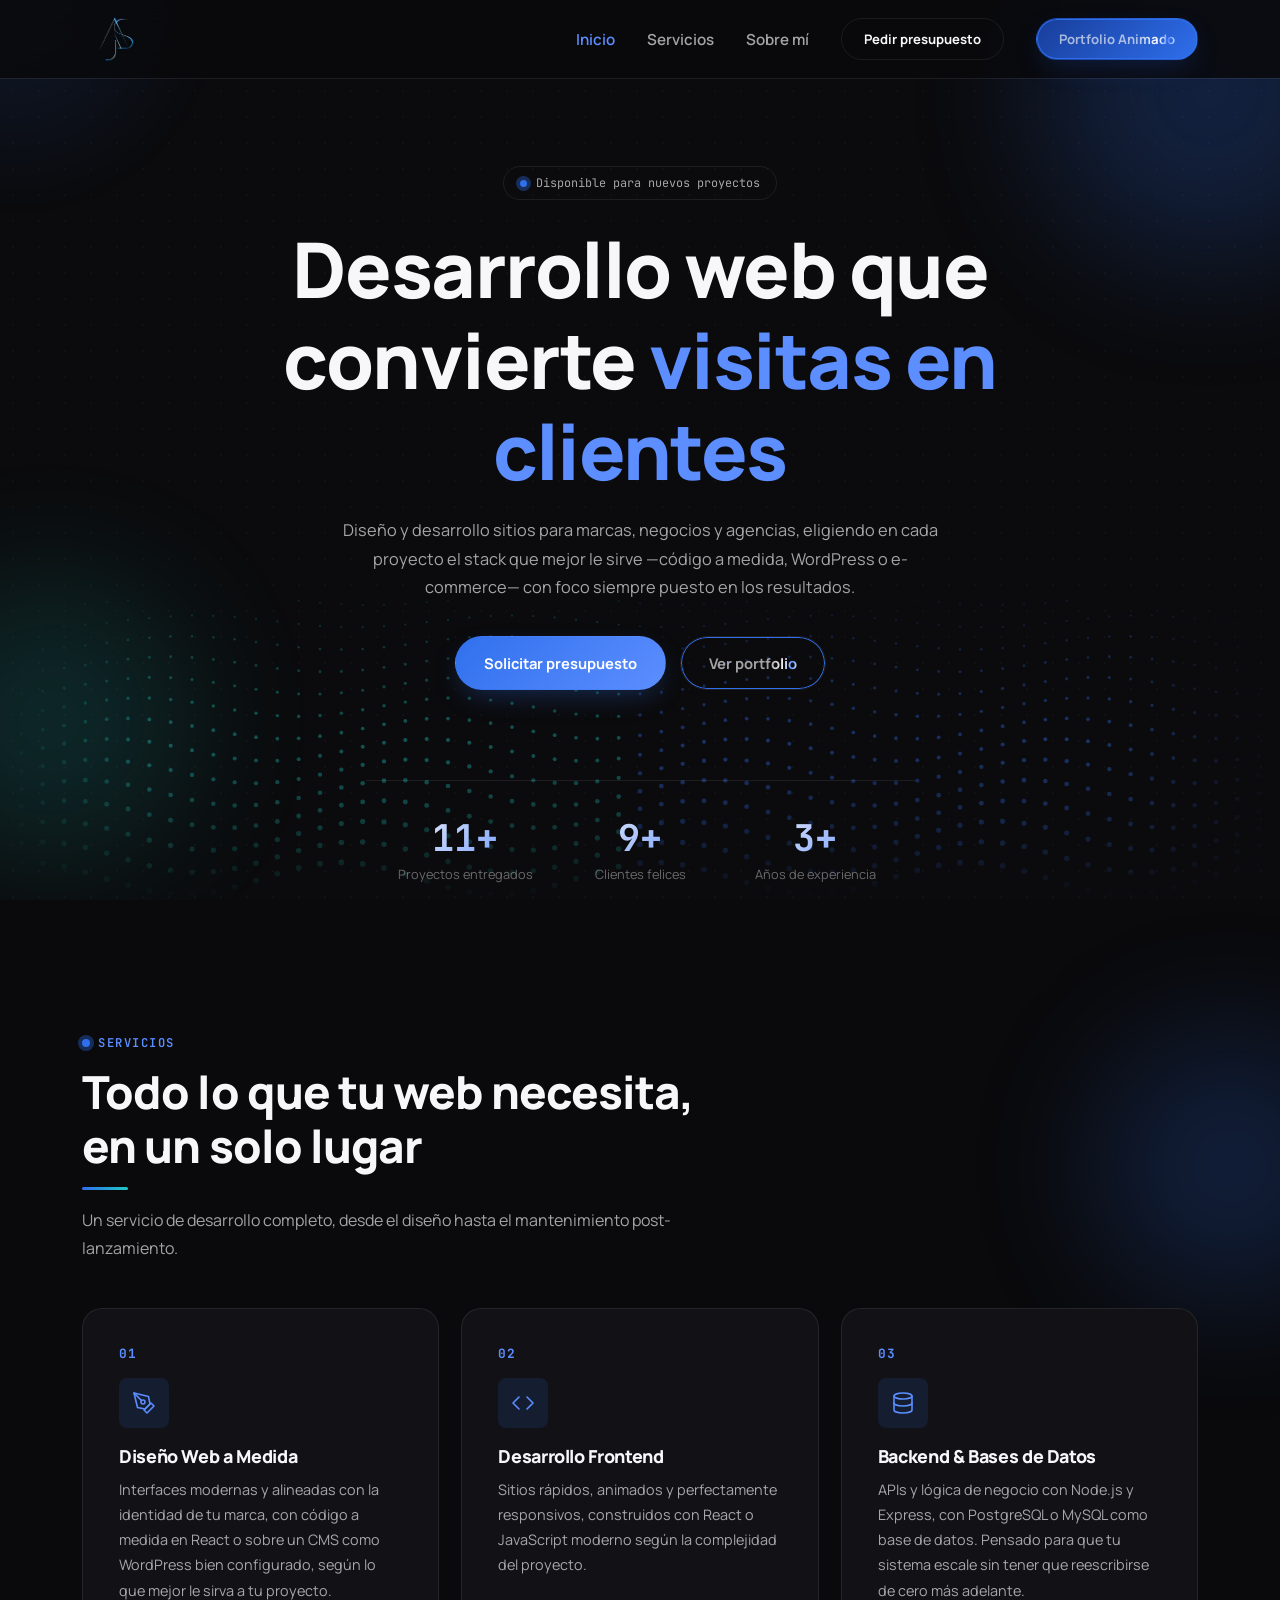
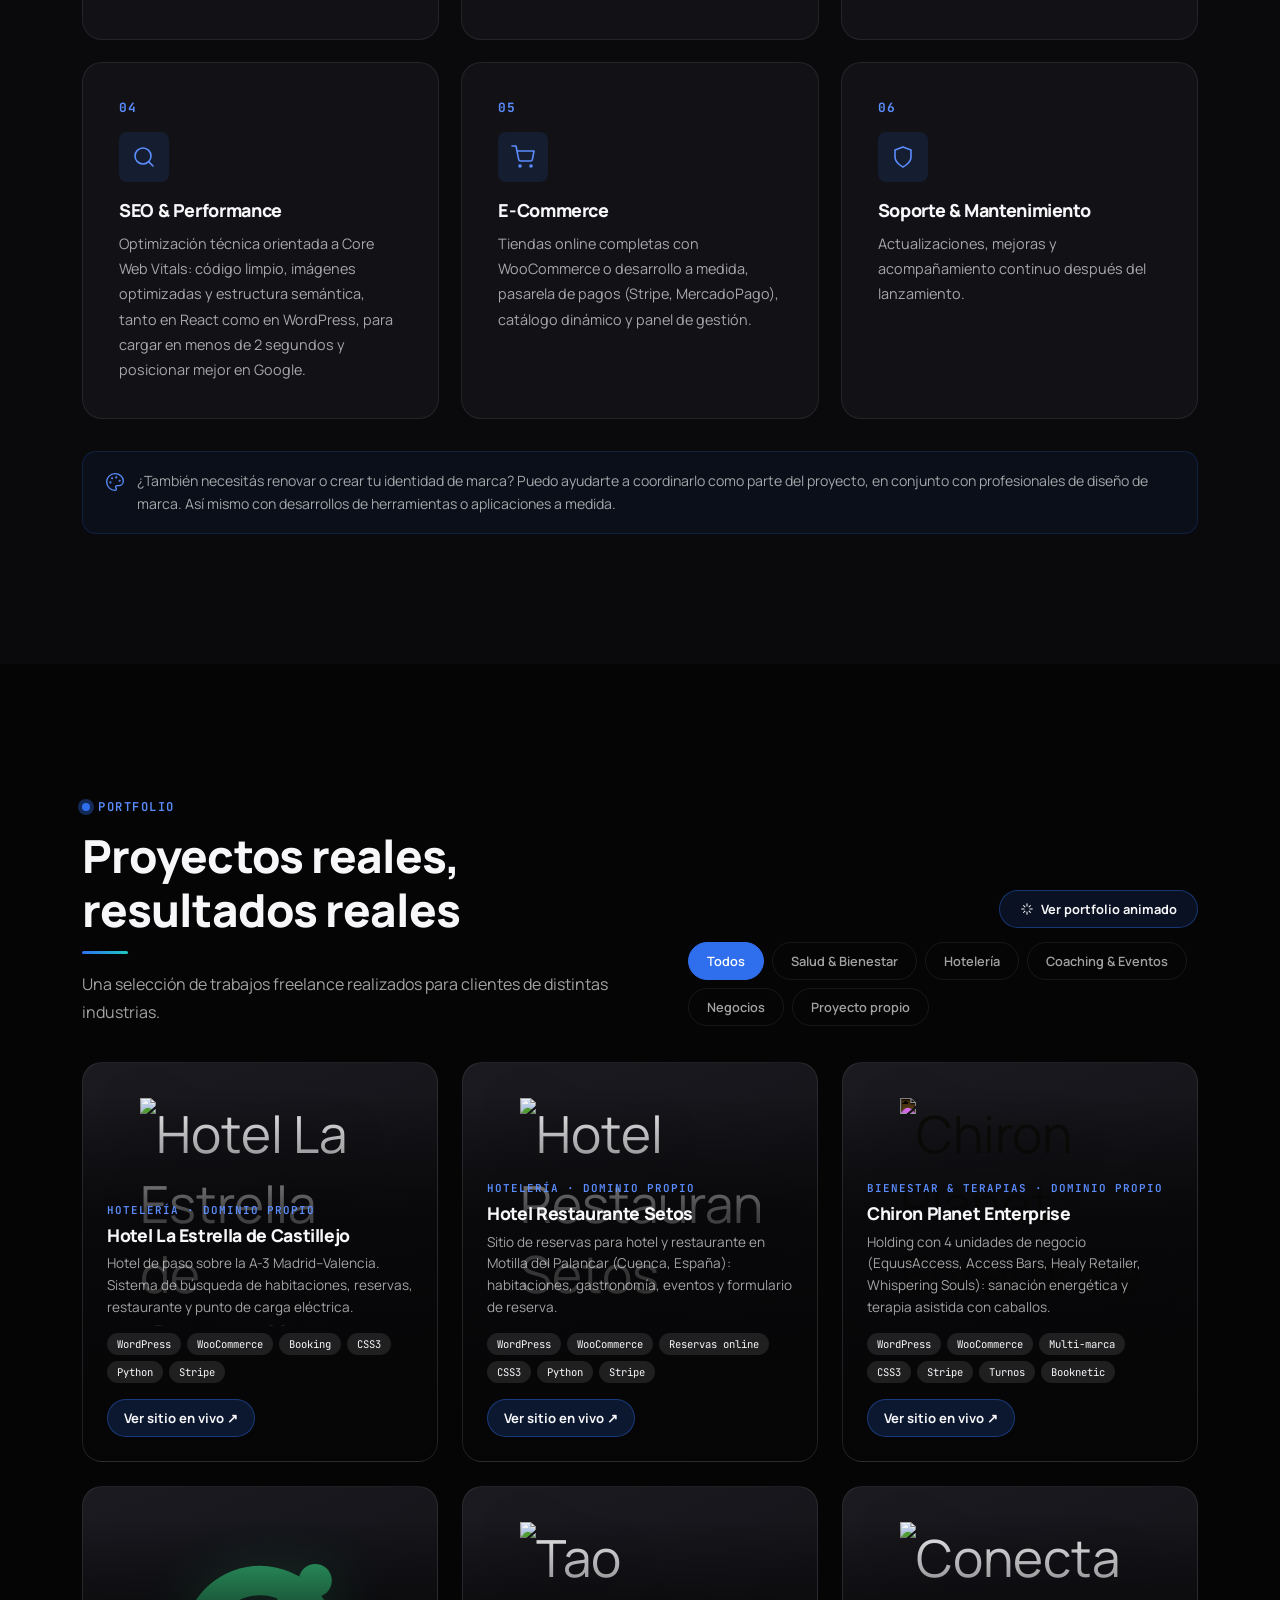
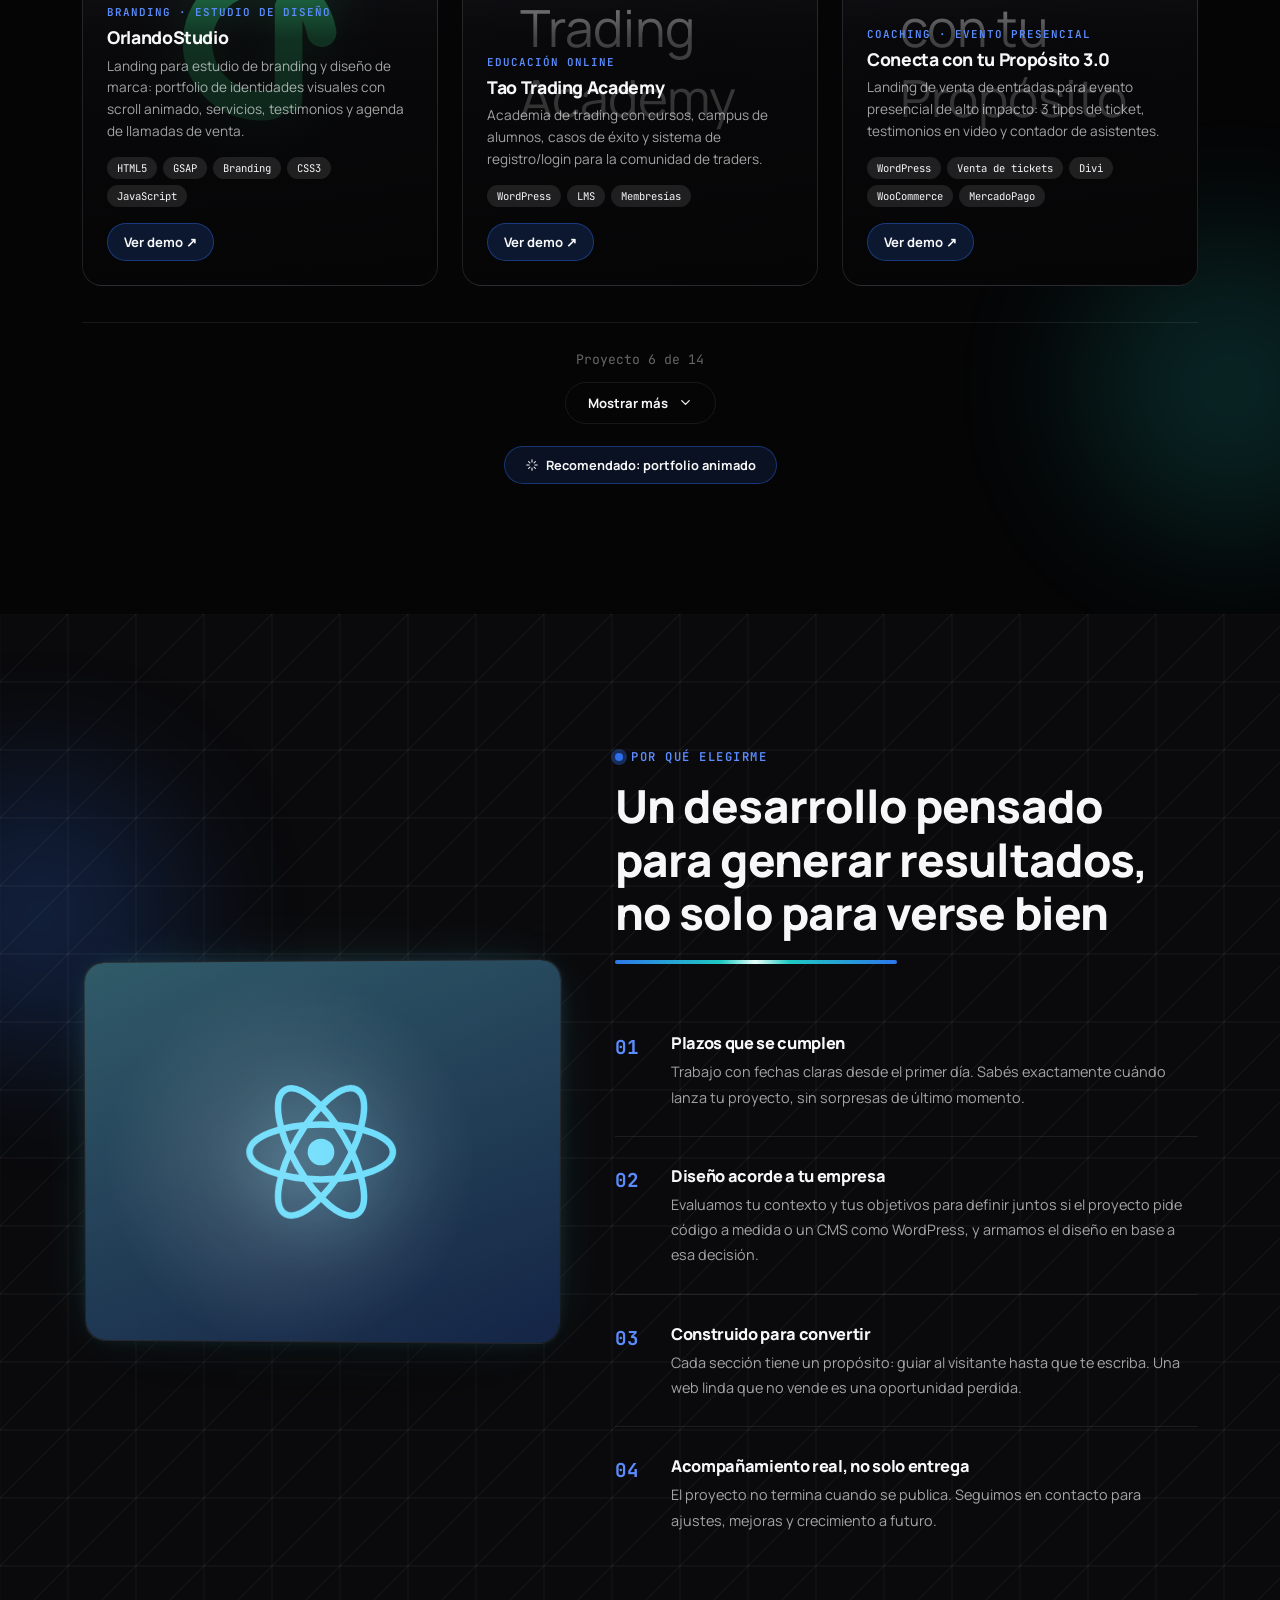
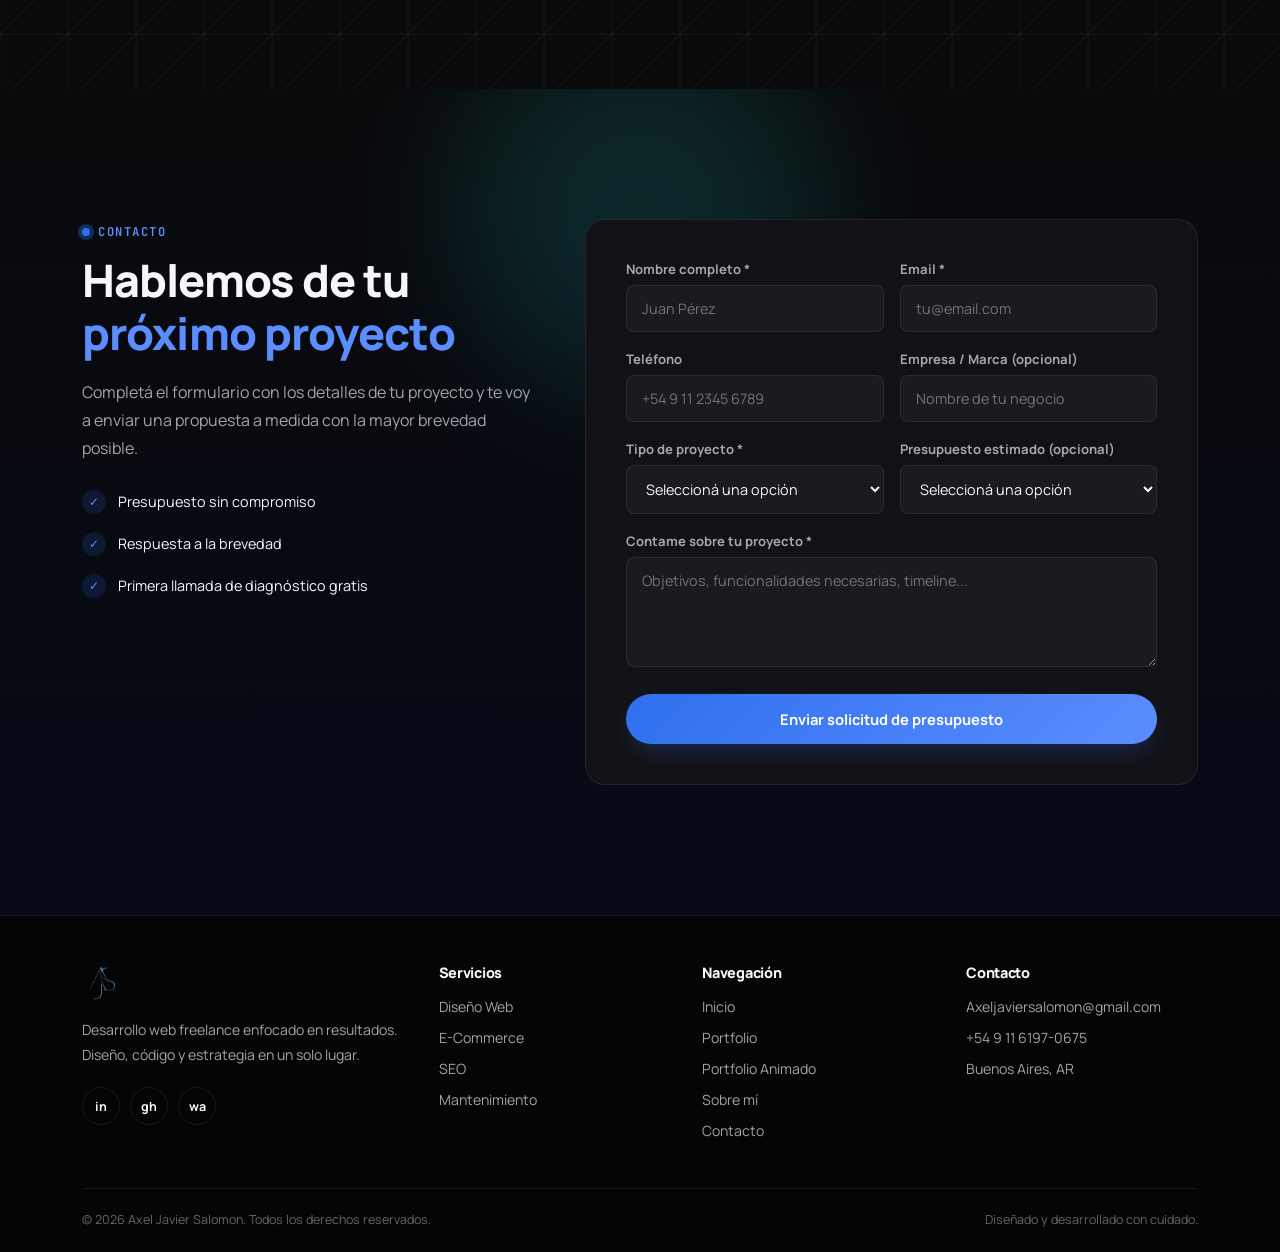
==== commit b350df0d: "Reorienta el copy de Filosofia y Servicios hacia negocio y stack real Filosofia (sobre-mi.html) pasa" ====
--- a/index.html
+++ b/index.html
@@ -4,7 +4,7 @@
 <meta charset="UTF-8">
 <meta name="viewport" content="width=device-width, initial-scale=1.0, viewport-fit=cover">
 <title>Axel Salomon | Desarrollo Web Freelance en Buenos Aires</title>
-<meta name="description" content="Desarrollador web freelance en Buenos Aires. Diseño y desarrollo de sitios a medida, landing pages, e-commerce y aplicaciones web que convierten visitas en clientes. Pedí tu presupuesto sin compromiso.">
+<meta name="description" content="Desarrollo sitios web a medida y WordPress para negocios de habla hispana en todo el mundo — remoto, confiable y enfocado en resultados. Pedí tu presupuesto sin compromiso.">
 <meta name="author" content="Axel Salomon">
 <meta name="robots" content="index, follow">
 <link rel="canonical" href="https://axeljaviersalomon.github.io/Portfolio/">
@@ -156,31 +156,31 @@
                 <div class="service-num">01</div>
                 <div class="service-icon"><svg viewBox="0 0 24 24" fill="none" stroke="currentColor" stroke-width="1.6" stroke-linecap="round" stroke-linejoin="round"><path d="M12 19l7-7 3 3-7 7-3-3z"/><path d="M18 13l-1.5-7.5L2 2l3.5 14.5L13 18l5-5z"/><path d="M2 2l7.586 7.586"/><circle cx="11" cy="11" r="2"/></svg></div>
                 <h3>Diseño Web a Medida</h3>
-                <p>Interfaces modernas y alineadas con la identidad de tu marca, ya sea con código construido desde cero o sobre un CMS como WordPress bien configurado.</p>
+                <p>Interfaces modernas y alineadas con la identidad de tu marca, con código a medida en React o sobre un CMS como WordPress bien configurado, según lo que mejor le sirva a tu proyecto.</p>
             </div>
             <div class="service-card reveal">
                 <div class="service-num">02</div>
                 <div class="service-icon"><svg viewBox="0 0 24 24" fill="none" stroke="currentColor" stroke-width="1.6" stroke-linecap="round" stroke-linejoin="round"><polyline points="16 18 22 12 16 6"/><polyline points="8 6 2 12 8 18"/></svg></div>
                 <h3>Desarrollo Frontend</h3>
-                <p>Sitios rápidos, animados y perfectamente responsivos, construidos con tecnologías modernas.</p>
+                <p>Sitios rápidos, animados y perfectamente responsivos, construidos con React o JavaScript moderno según la complejidad del proyecto.</p>
             </div>
             <div class="service-card reveal">
                 <div class="service-num">03</div>
                 <div class="service-icon"><svg viewBox="0 0 24 24" fill="none" stroke="currentColor" stroke-width="1.6" stroke-linecap="round" stroke-linejoin="round"><ellipse cx="12" cy="5" rx="9" ry="3"/><path d="M21 12c0 1.66-4 3-9 3s-9-1.34-9-3"/><path d="M3 5v14c0 1.66 4 3 9 3s9-1.34 9-3V5"/></svg></div>
                 <h3>Backend & Bases de Datos</h3>
-                <p>Lógica robusta detrás de escena para que tu plataforma funcione rápido, estable y sin límites.</p>
+                <p>APIs y lógica de negocio con Node.js y Express, con PostgreSQL o MySQL como base de datos. Pensado para que tu sistema escale sin tener que reescribirse de cero más adelante.</p>
             </div>
             <div class="service-card reveal">
                 <div class="service-num">04</div>
                 <div class="service-icon"><svg viewBox="0 0 24 24" fill="none" stroke="currentColor" stroke-width="1.6" stroke-linecap="round" stroke-linejoin="round"><circle cx="11" cy="11" r="8"/><line x1="21" y1="21" x2="16.65" y2="16.65"/></svg></div>
                 <h3>SEO & Performance</h3>
-                <p>Optimización técnica para posicionar en buscadores y cargar en menos de 2 segundos.</p>
+                <p>Optimización técnica orientada a Core Web Vitals: código limpio, imágenes optimizadas y estructura semántica, tanto en React como en WordPress, para cargar en menos de 2 segundos y posicionar mejor en Google.</p>
             </div>
             <div class="service-card reveal">
                 <div class="service-num">05</div>
                 <div class="service-icon"><svg viewBox="0 0 24 24" fill="none" stroke="currentColor" stroke-width="1.6" stroke-linecap="round" stroke-linejoin="round"><circle cx="9" cy="21" r="1"/><circle cx="20" cy="21" r="1"/><path d="M1 1h4l2.68 13.39a2 2 0 0 0 2 1.61h9.72a2 2 0 0 0 2-1.61L23 6H6"/></svg></div>
                 <h3>E-Commerce</h3>
-                <p>Tiendas online completas, con pasarela de pagos, catálogo dinámico y panel de gestión.</p>
+                <p>Tiendas online completas con WooCommerce o desarrollo a medida, pasarela de pagos (Stripe, MercadoPago), catálogo dinámico y panel de gestión.</p>
             </div>
             <div class="service-card reveal">
                 <div class="service-num">06</div>
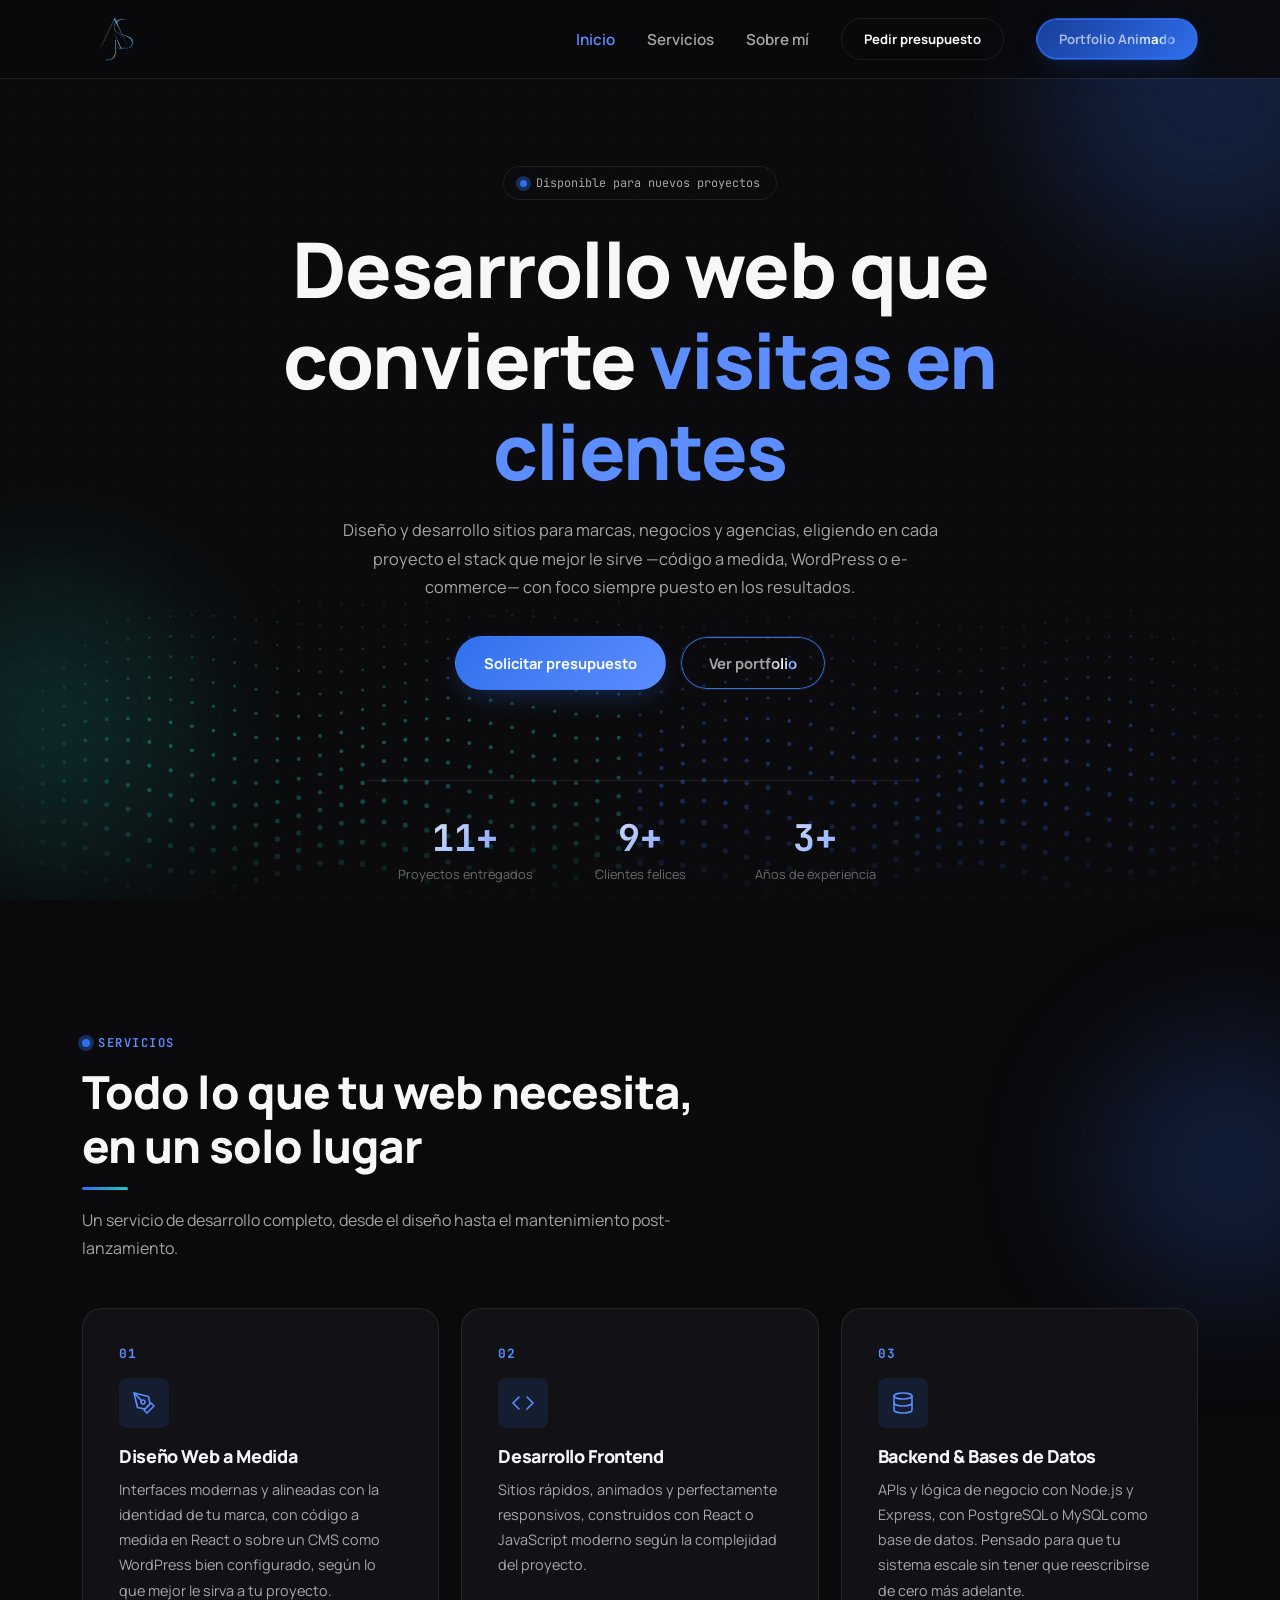
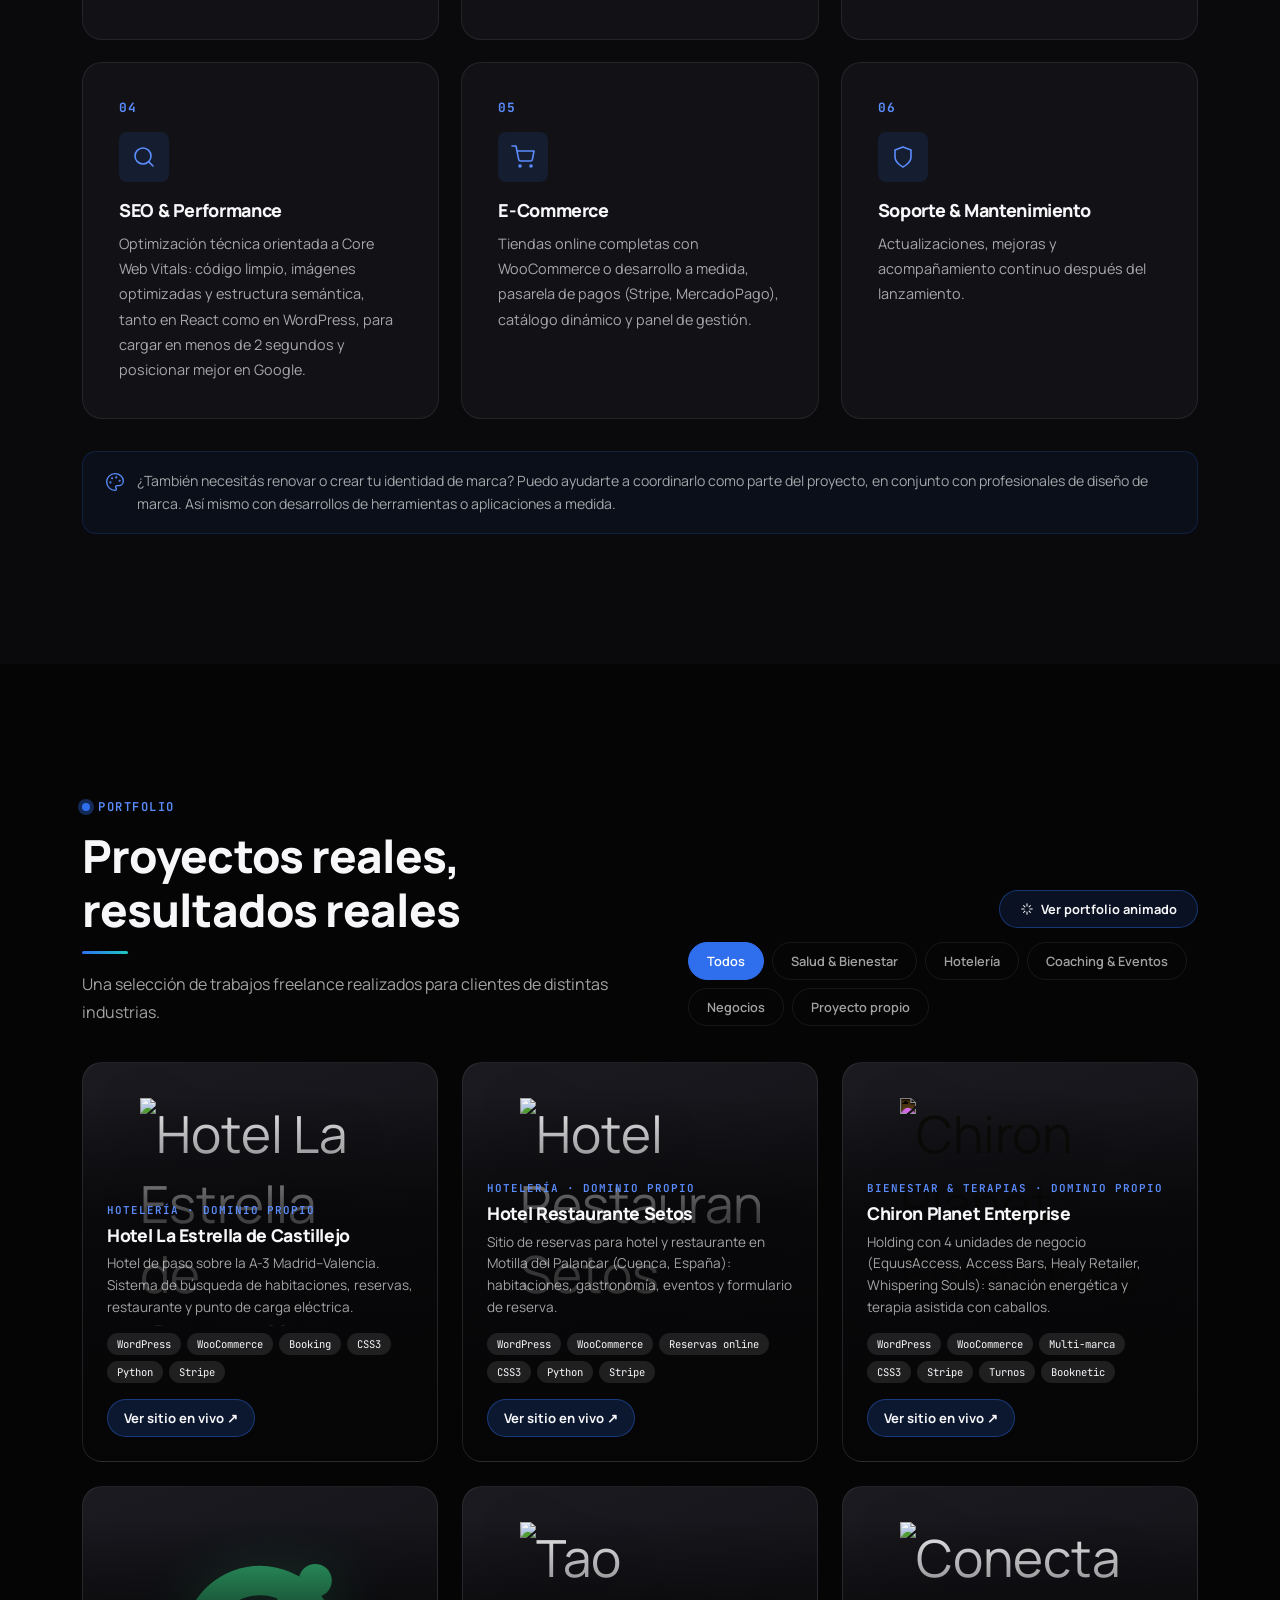
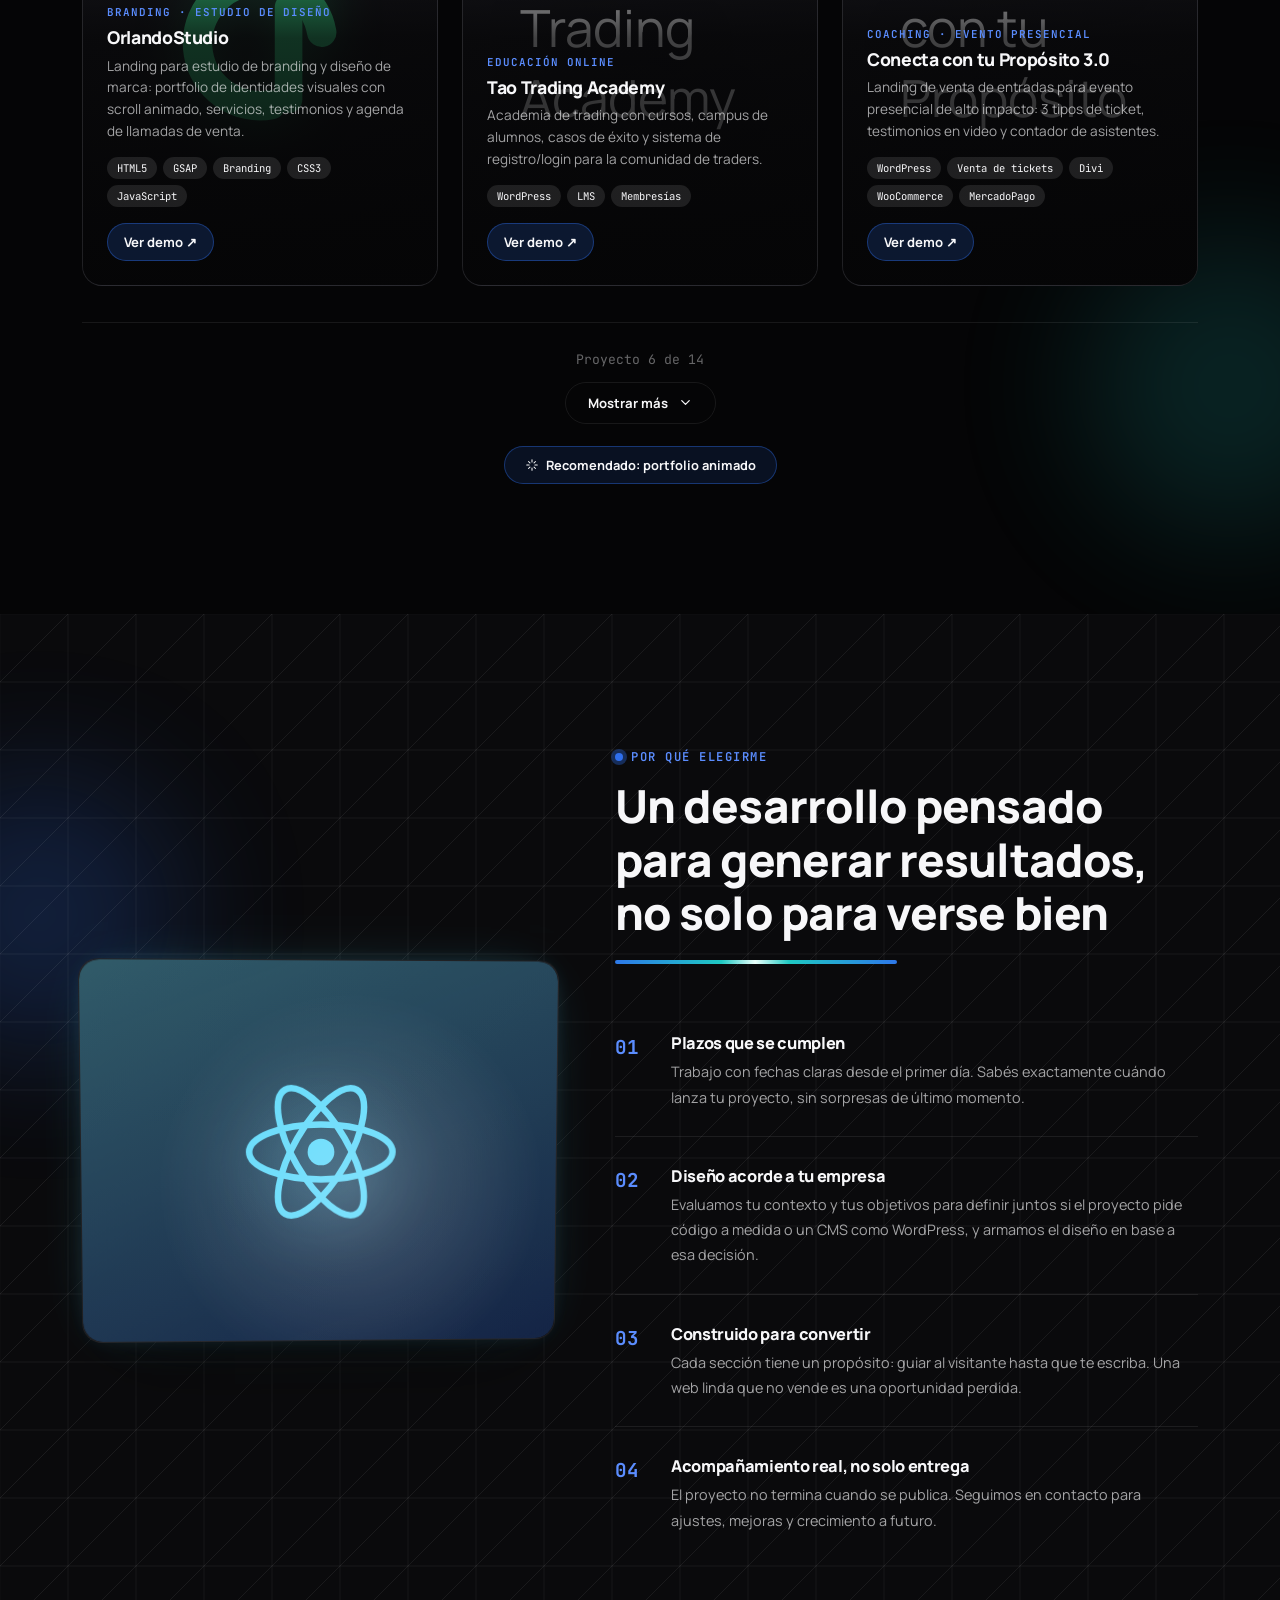
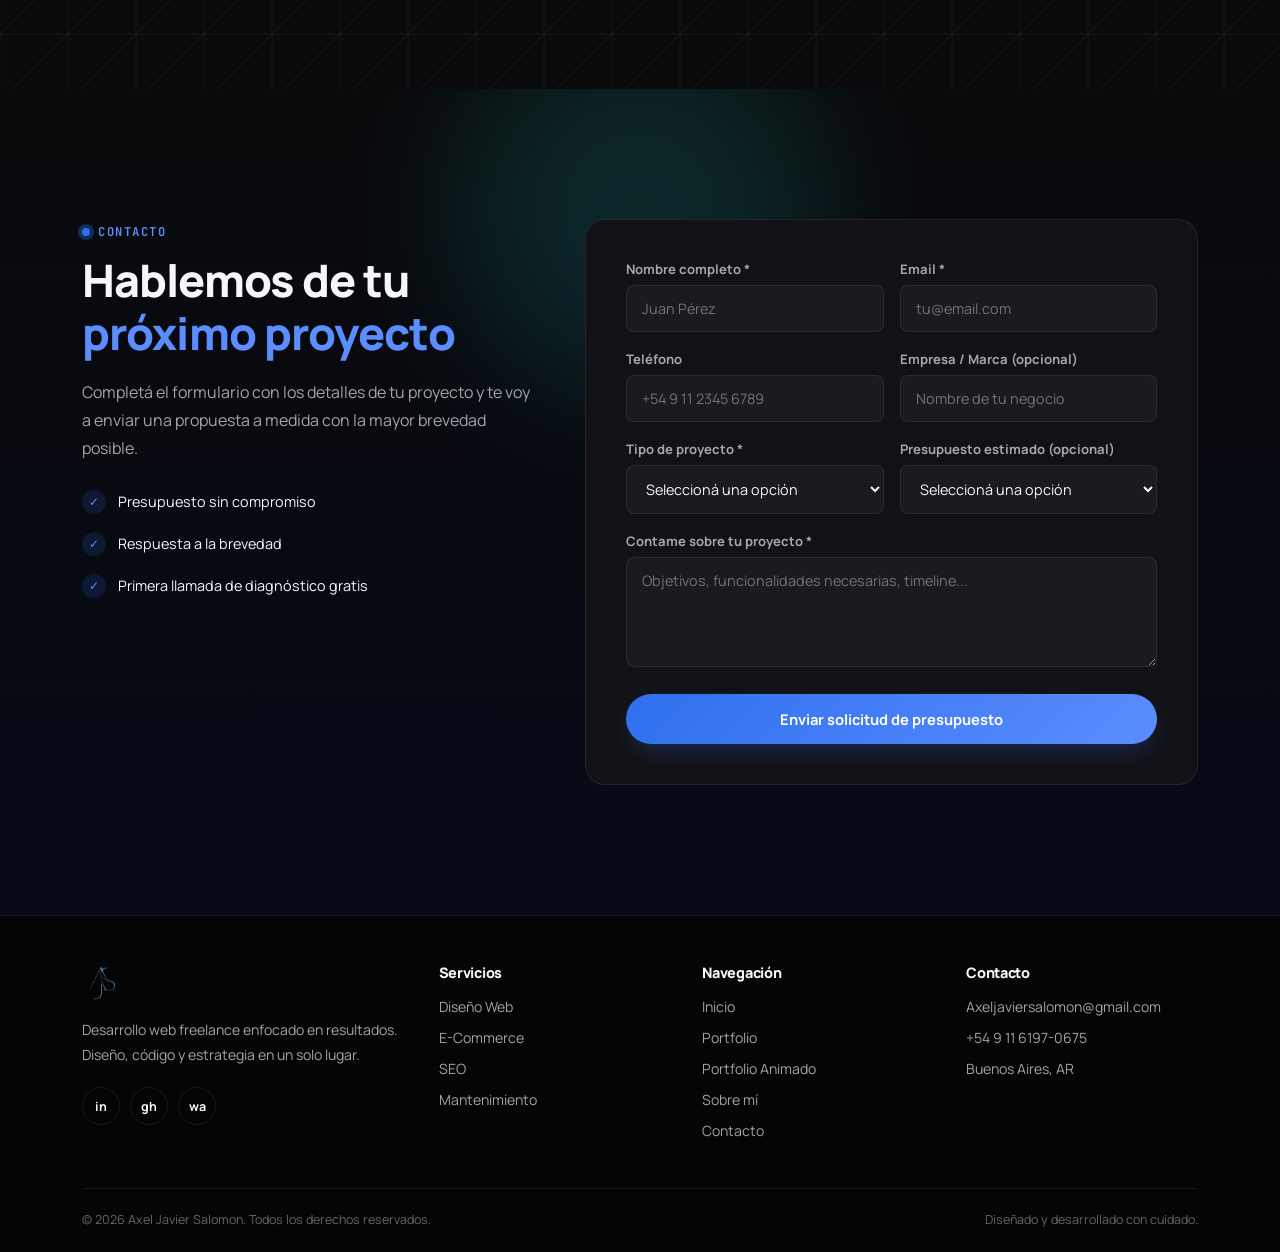
==== commit 8bca658e: "Cambia el title y og/twitter title a alcance remoto en vez de local Coherente con la meta descriptio" ====
--- a/index.html
+++ b/index.html
@@ -3,7 +3,7 @@
 <head>
 <meta charset="UTF-8">
 <meta name="viewport" content="width=device-width, initial-scale=1.0, viewport-fit=cover">
-<title>Axel Salomon | Desarrollo Web Freelance en Buenos Aires</title>
+<title>Axel Salomon | Desarrollo Web Freelance Remoto</title>
 <meta name="description" content="Desarrollo sitios web a medida y WordPress para negocios de habla hispana en todo el mundo — remoto, confiable y enfocado en resultados. Pedí tu presupuesto sin compromiso.">
 <meta name="author" content="Axel Salomon">
 <meta name="robots" content="index, follow">
@@ -13,7 +13,7 @@
 <meta property="og:type" content="website">
 <meta property="og:url" content="https://axeljaviersalomon.github.io/Portfolio/">
 <meta property="og:site_name" content="Axel Salomon | Desarrollo Web Freelance">
-<meta property="og:title" content="Axel Salomon | Desarrollo Web Freelance en Buenos Aires">
+<meta property="og:title" content="Axel Salomon | Desarrollo Web Freelance Remoto">
 <meta property="og:description" content="Diseño y desarrollo de sitios a medida, landing pages, e-commerce y aplicaciones web que convierten visitas en clientes. Mirá el portfolio y pedí tu presupuesto.">
 <meta property="og:image" content="https://axeljaviersalomon.github.io/Portfolio/assets/img/og-image.png">
 <meta property="og:image:width" content="1200">
@@ -22,7 +22,7 @@
 
 <!-- Twitter Card -->
 <meta name="twitter:card" content="summary_large_image">
-<meta name="twitter:title" content="Axel Salomon | Desarrollo Web Freelance en Buenos Aires">
+<meta name="twitter:title" content="Axel Salomon | Desarrollo Web Freelance Remoto">
 <meta name="twitter:description" content="Diseño y desarrollo de sitios a medida, landing pages, e-commerce y aplicaciones web que convierten visitas en clientes.">
 <meta name="twitter:image" content="https://axeljaviersalomon.github.io/Portfolio/assets/img/og-image.png">
 
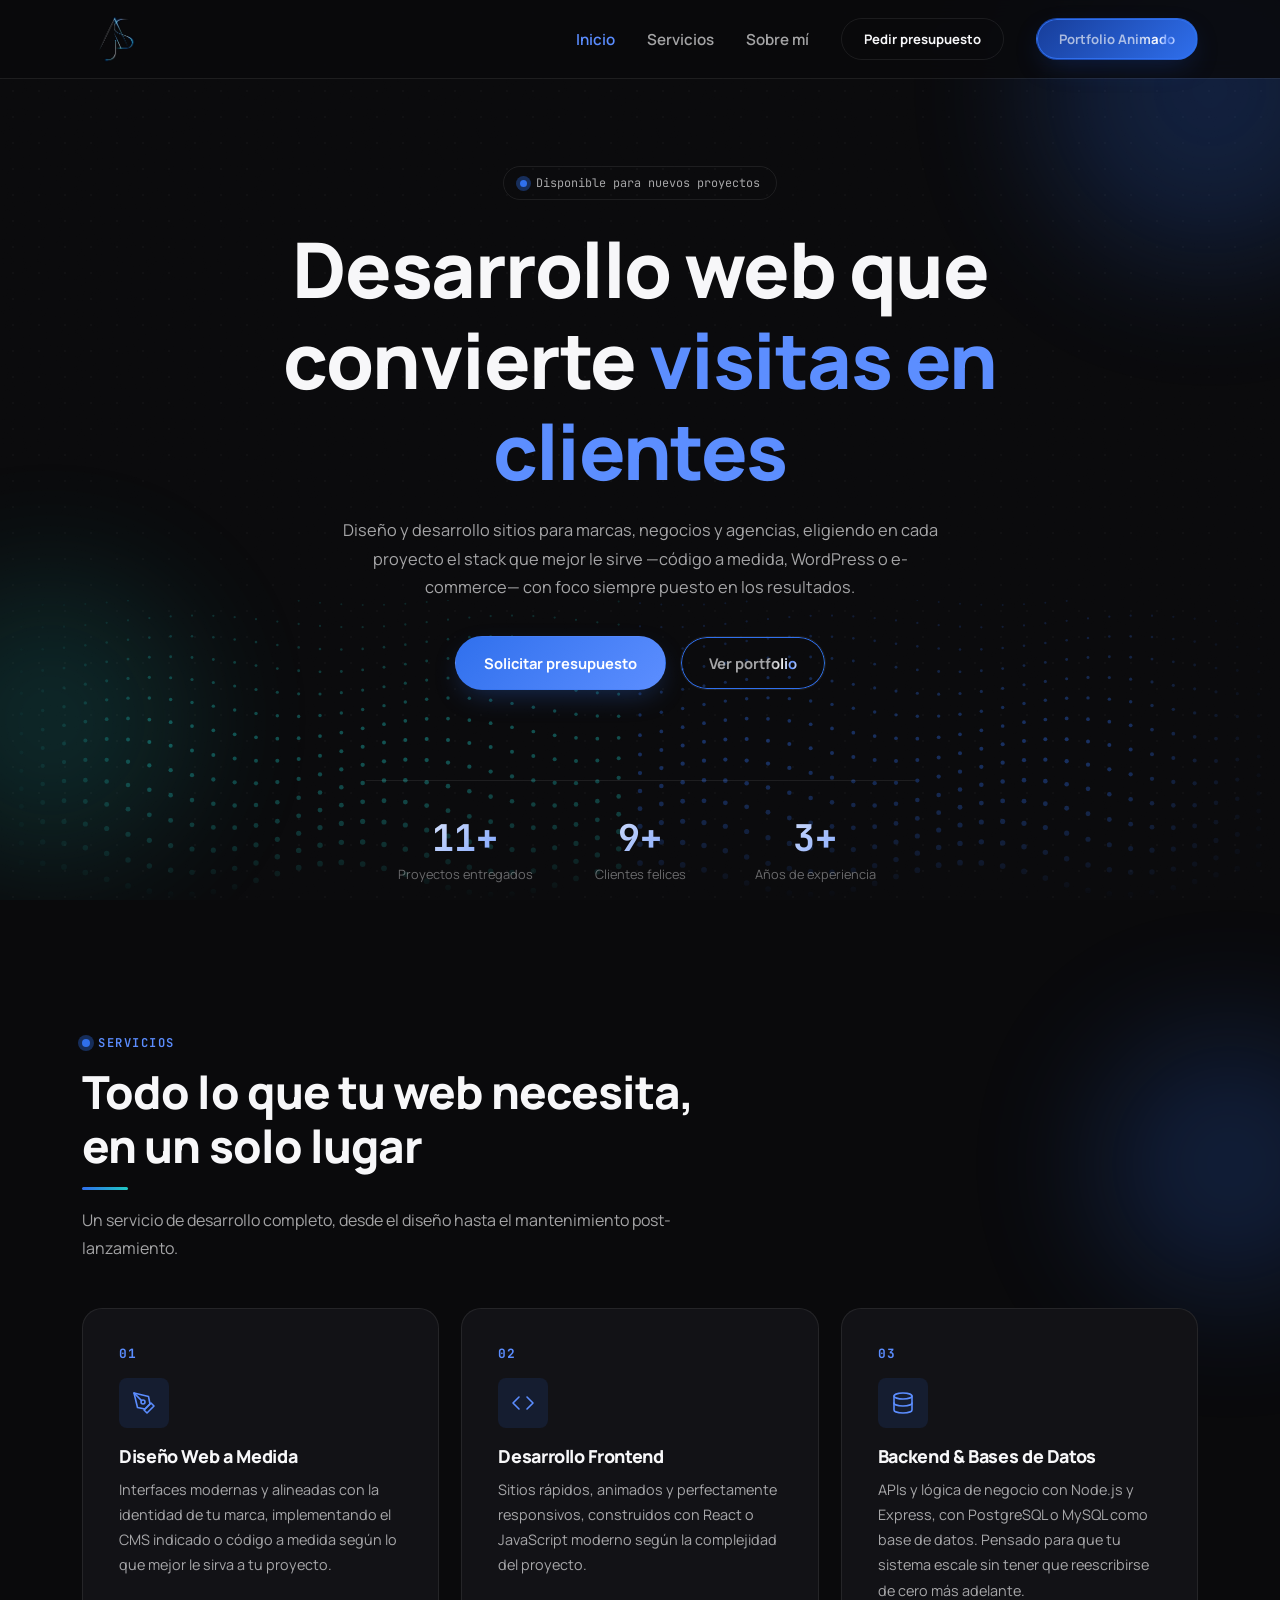
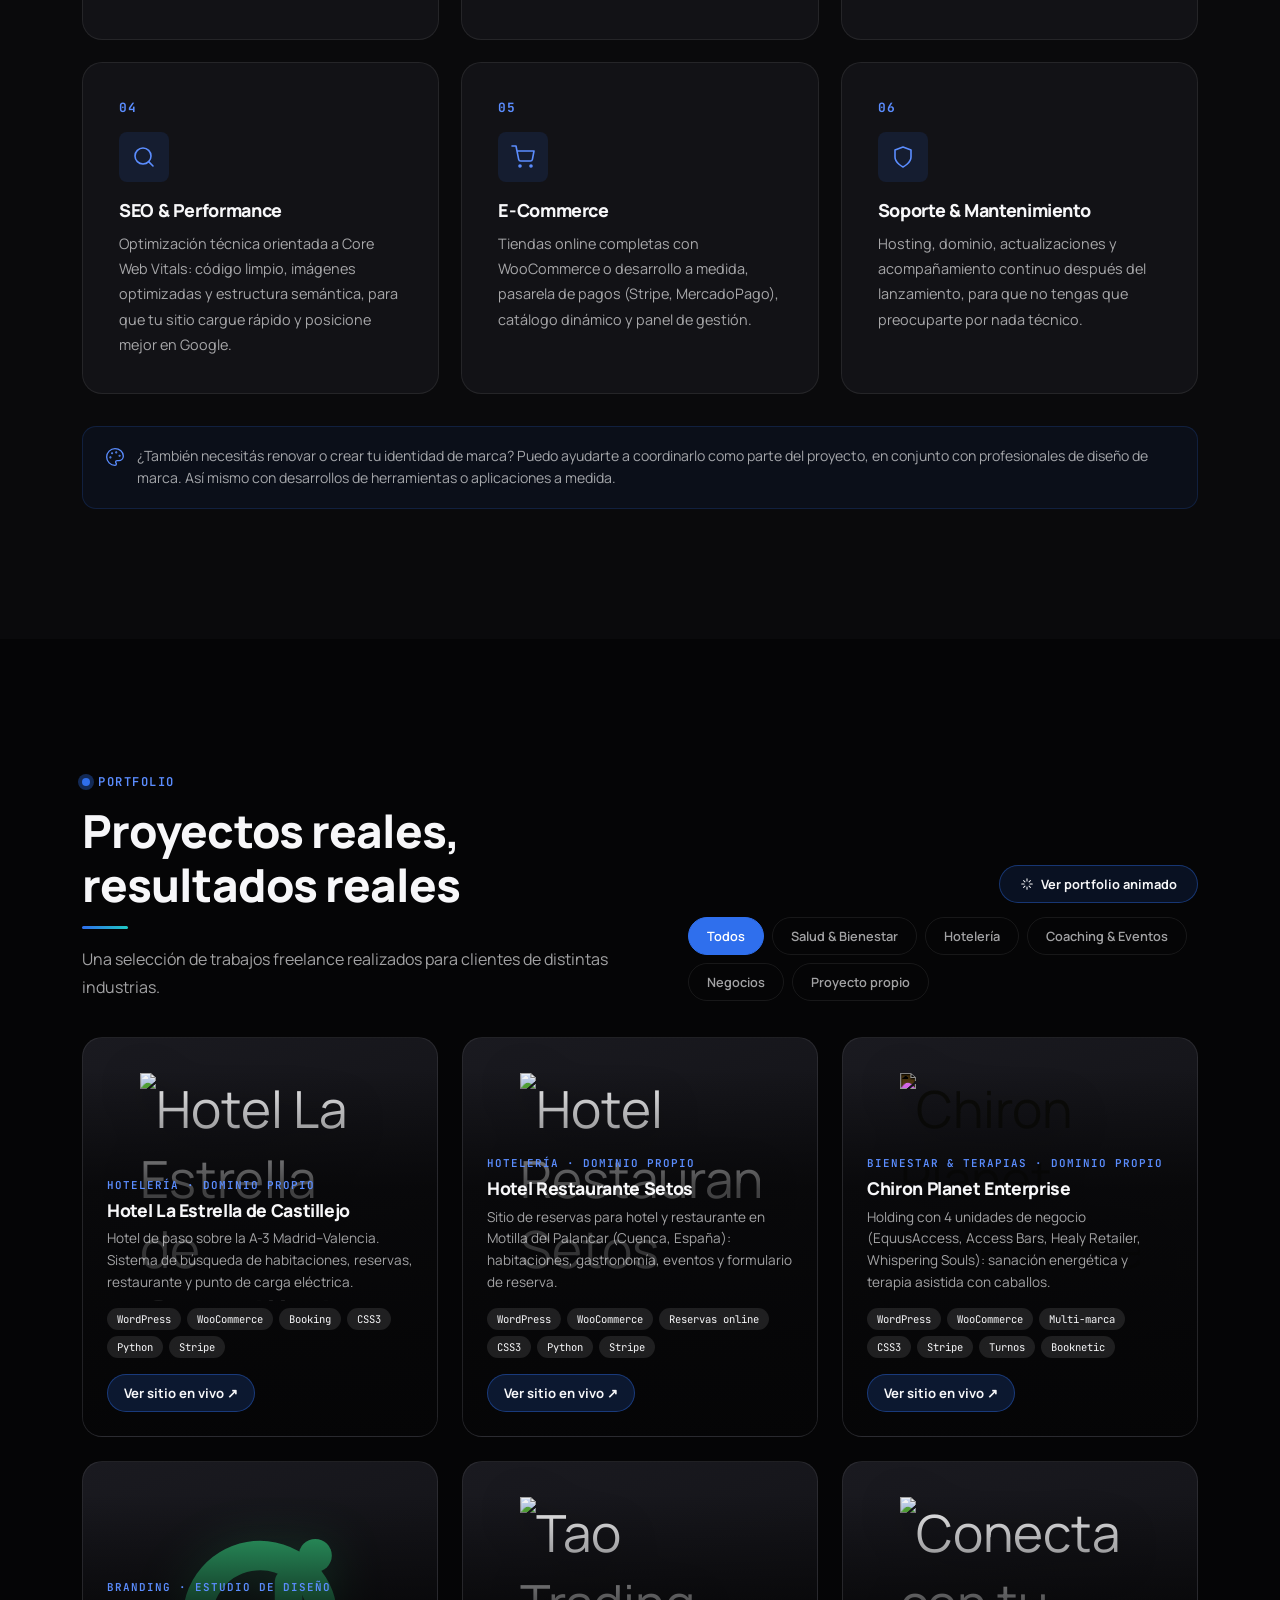
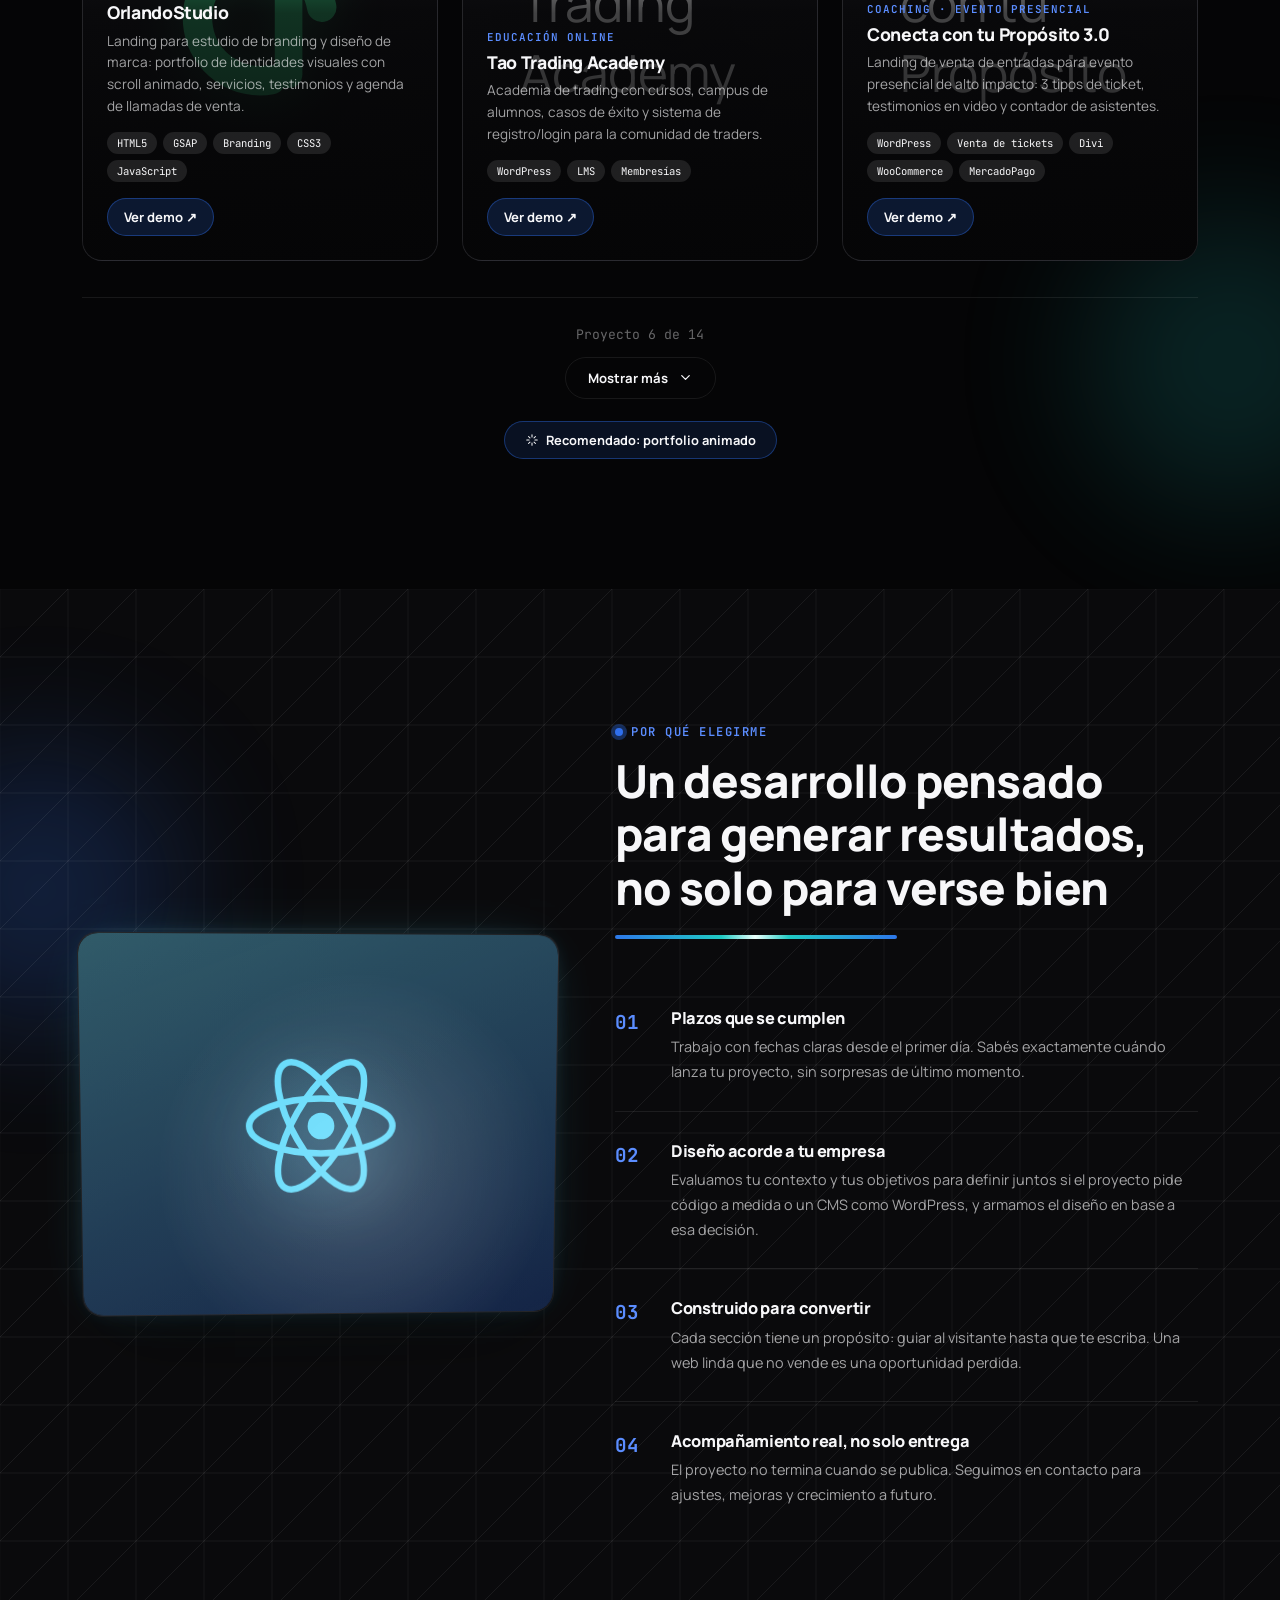
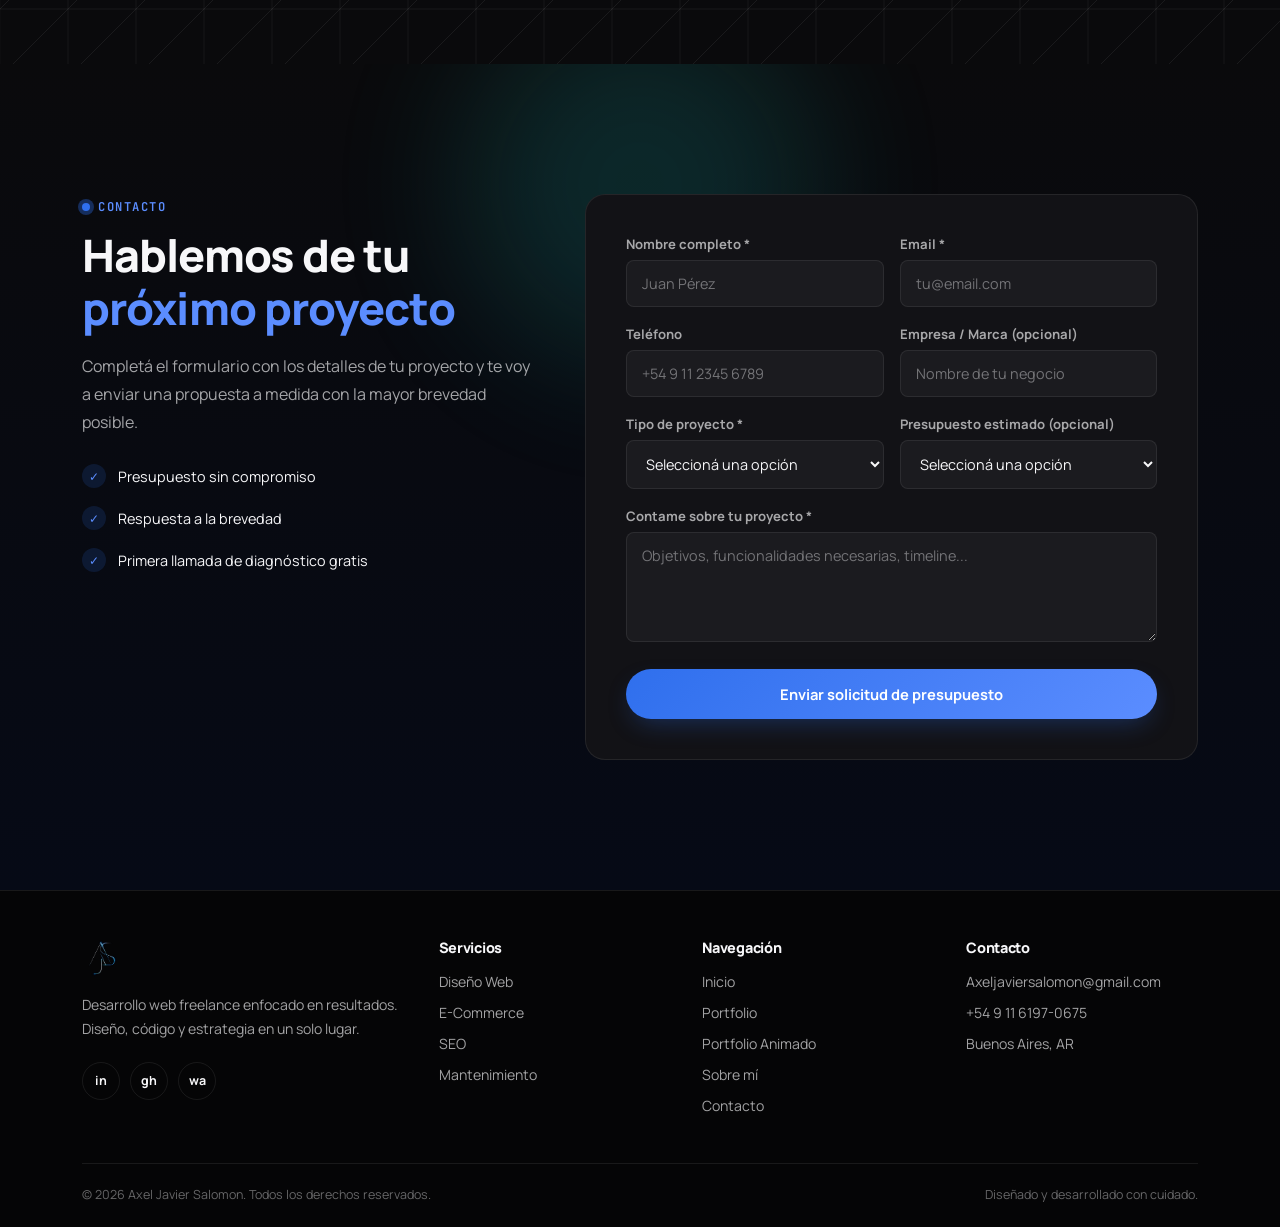
==== commit b3e47214: "Ajusta copy de Servicios por feedback del cliente Saca las menciones a React/WordPress en "Diseño We" ====
--- a/index.html
+++ b/index.html
@@ -156,7 +156,7 @@
                 <div class="service-num">01</div>
                 <div class="service-icon"><svg viewBox="0 0 24 24" fill="none" stroke="currentColor" stroke-width="1.6" stroke-linecap="round" stroke-linejoin="round"><path d="M12 19l7-7 3 3-7 7-3-3z"/><path d="M18 13l-1.5-7.5L2 2l3.5 14.5L13 18l5-5z"/><path d="M2 2l7.586 7.586"/><circle cx="11" cy="11" r="2"/></svg></div>
                 <h3>Diseño Web a Medida</h3>
-                <p>Interfaces modernas y alineadas con la identidad de tu marca, con código a medida en React o sobre un CMS como WordPress bien configurado, según lo que mejor le sirva a tu proyecto.</p>
+                <p>Interfaces modernas y alineadas con la identidad de tu marca, implementando el CMS indicado o código a medida según lo que mejor le sirva a tu proyecto.</p>
             </div>
             <div class="service-card reveal">
                 <div class="service-num">02</div>
@@ -174,7 +174,7 @@
                 <div class="service-num">04</div>
                 <div class="service-icon"><svg viewBox="0 0 24 24" fill="none" stroke="currentColor" stroke-width="1.6" stroke-linecap="round" stroke-linejoin="round"><circle cx="11" cy="11" r="8"/><line x1="21" y1="21" x2="16.65" y2="16.65"/></svg></div>
                 <h3>SEO & Performance</h3>
-                <p>Optimización técnica orientada a Core Web Vitals: código limpio, imágenes optimizadas y estructura semántica, tanto en React como en WordPress, para cargar en menos de 2 segundos y posicionar mejor en Google.</p>
+                <p>Optimización técnica orientada a Core Web Vitals: código limpio, imágenes optimizadas y estructura semántica, para que tu sitio cargue rápido y posicione mejor en Google.</p>
             </div>
             <div class="service-card reveal">
                 <div class="service-num">05</div>
@@ -186,7 +186,7 @@
                 <div class="service-num">06</div>
                 <div class="service-icon"><svg viewBox="0 0 24 24" fill="none" stroke="currentColor" stroke-width="1.6" stroke-linecap="round" stroke-linejoin="round"><path d="M12 22s8-4 8-10V5l-8-3-8 3v7c0 6 8 10 8 10z"/></svg></div>
                 <h3>Soporte & Mantenimiento</h3>
-                <p>Actualizaciones, mejoras y acompañamiento continuo después del lanzamiento.</p>
+                <p>Hosting, dominio, actualizaciones y acompañamiento continuo después del lanzamiento, para que no tengas que preocuparte por nada técnico.</p>
             </div>
         </div>
 
